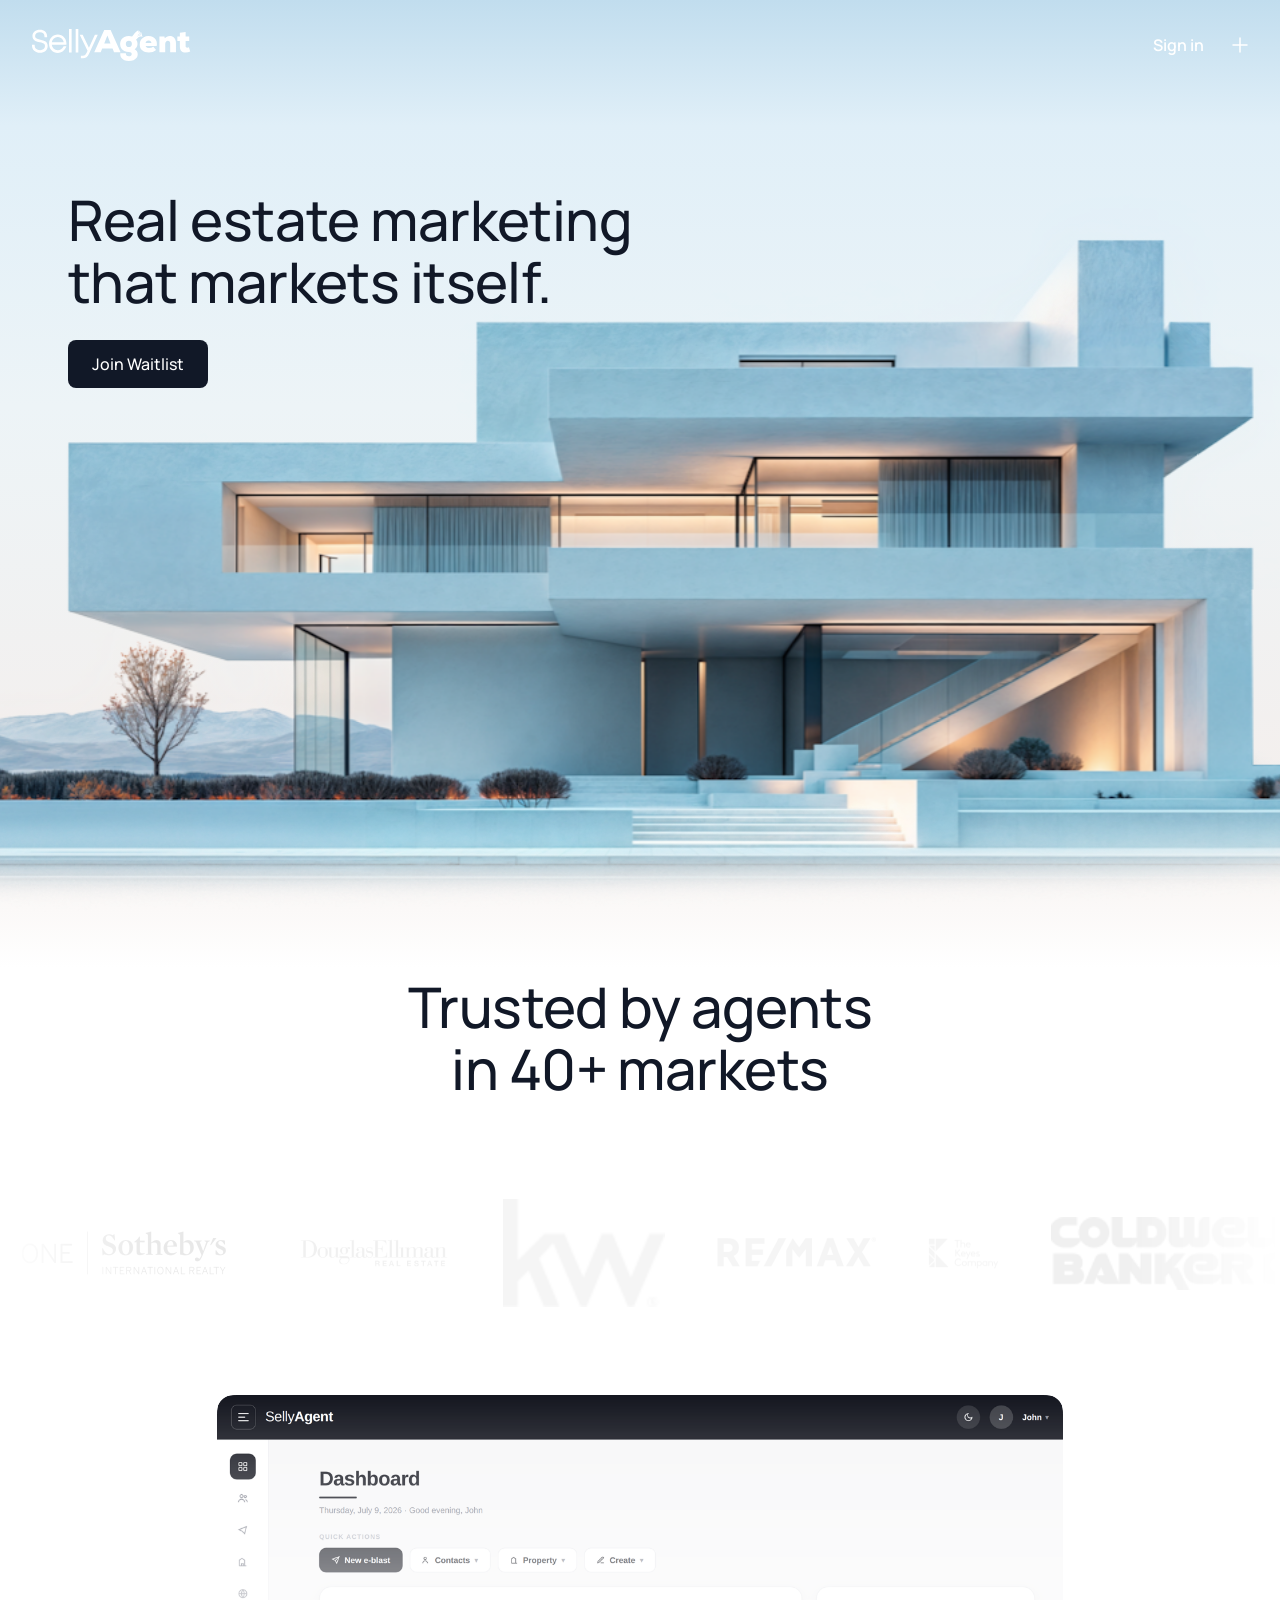
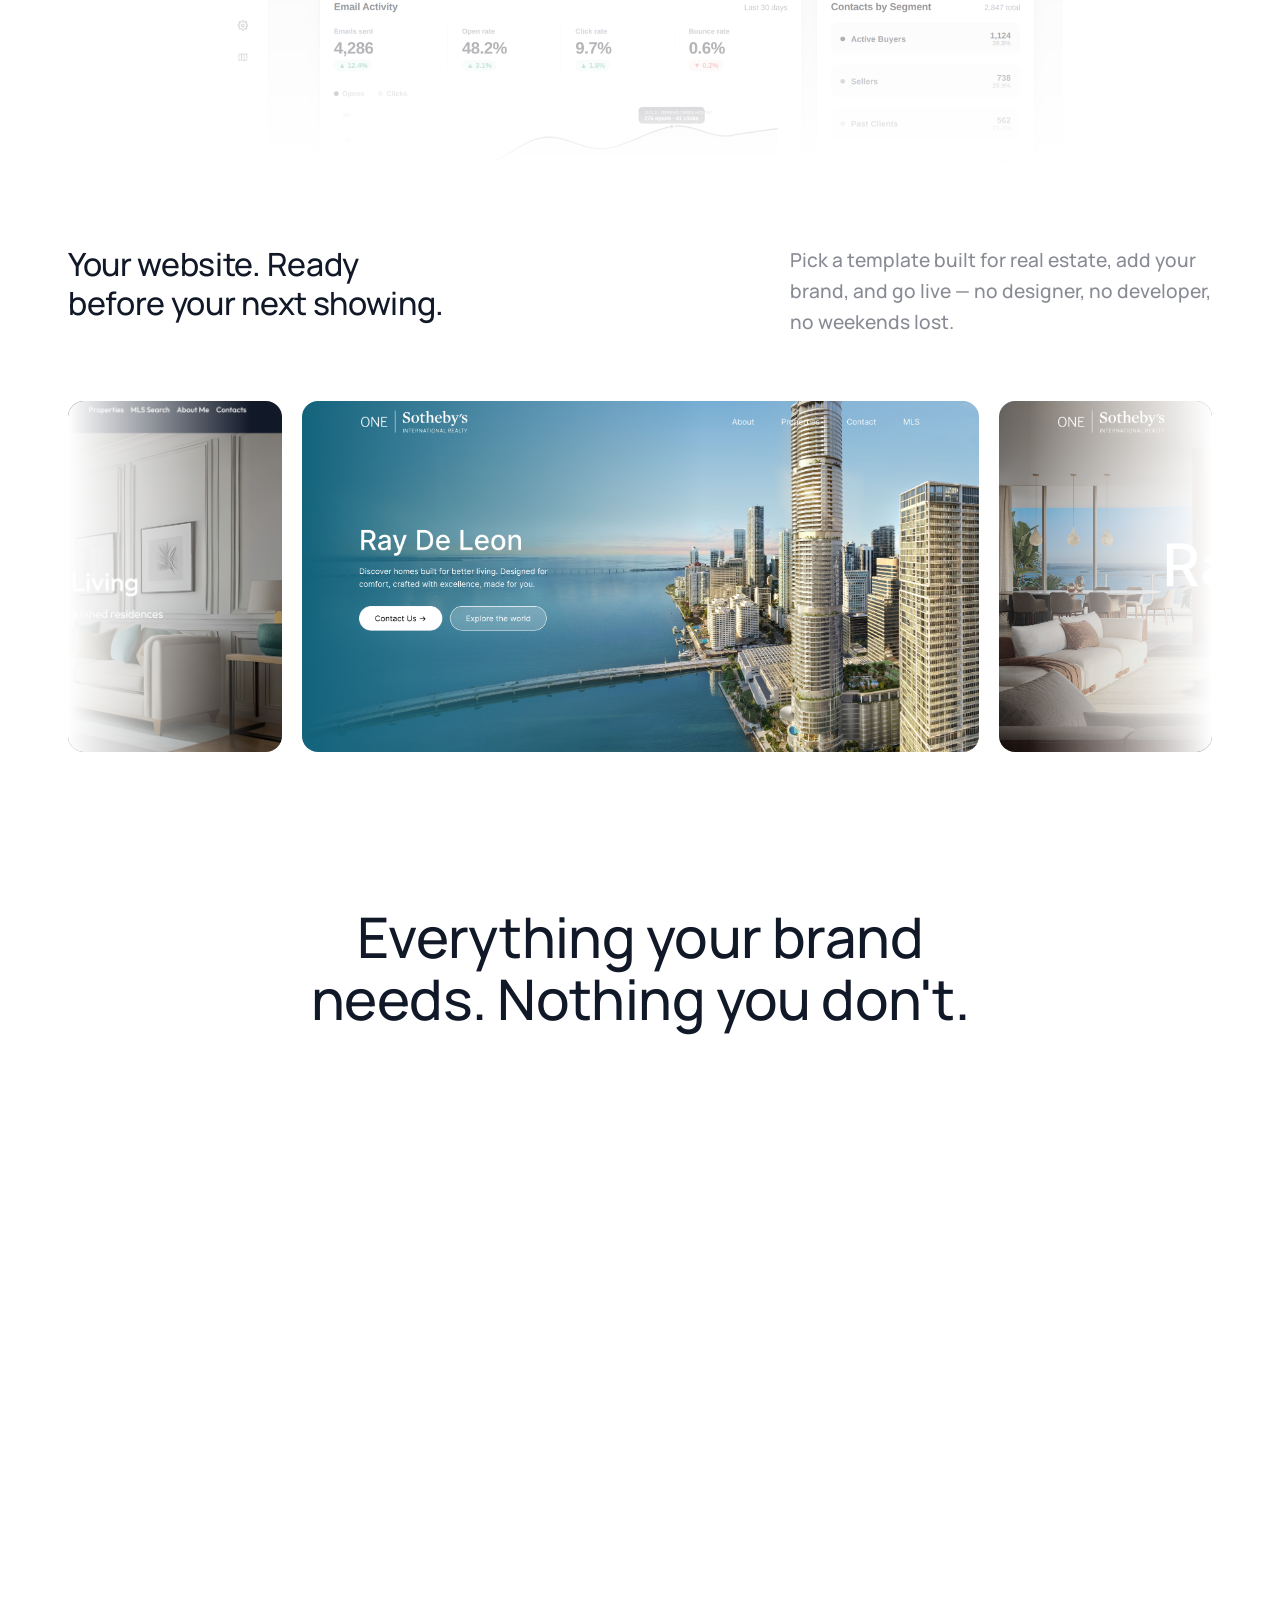
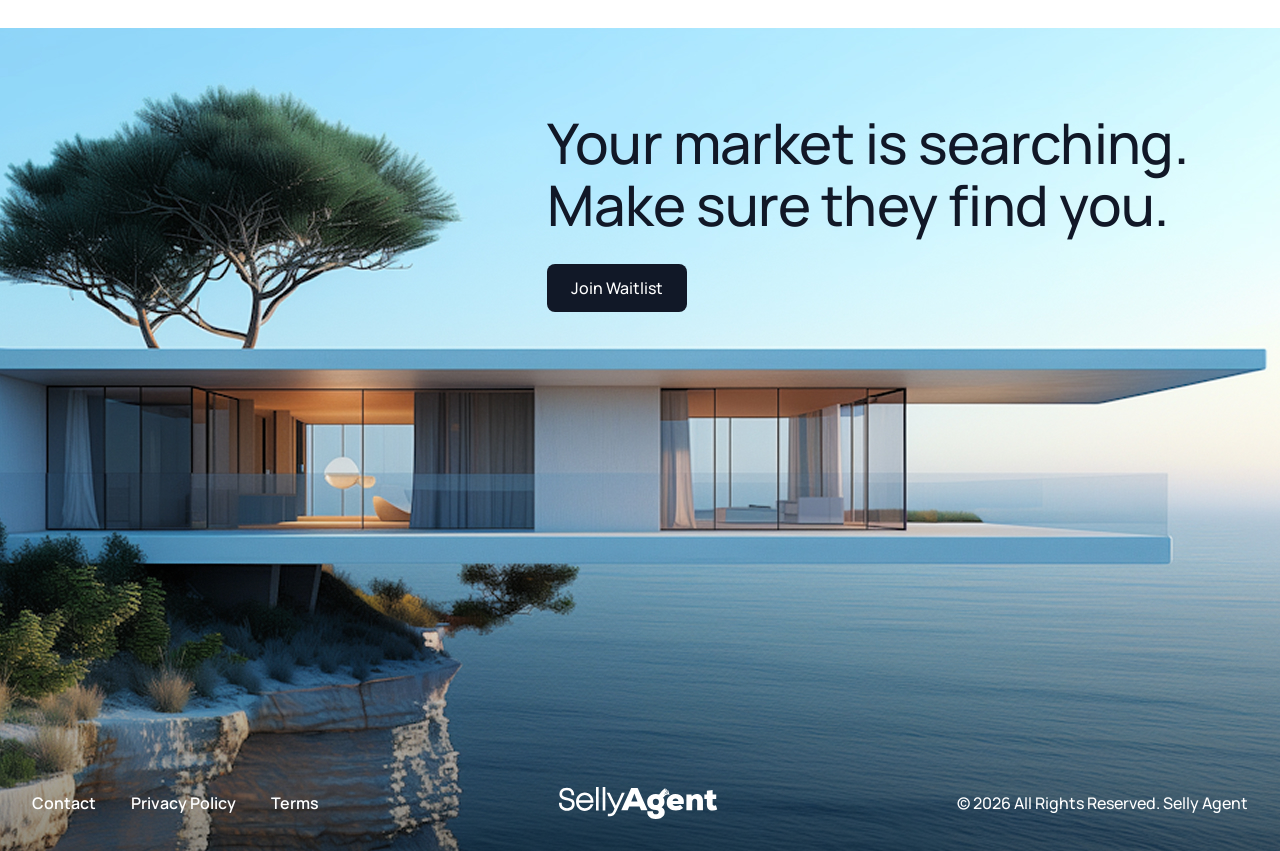
==== index.html @ 5beca082 "Nav Menu updates" ====
<!DOCTYPE html>
<html lang="en">
<head>
  <meta charset="UTF-8">
  <meta name="viewport" content="width=device-width, initial-scale=1.0">
  <title>SellyAgent — Real estate marketing that markets itself</title>
  <meta name="description" content="Launch a professional real estate website, social media, and email marketing — all in one place.">
  <link rel="preconnect" href="https://fonts.googleapis.com">
  <link rel="preconnect" href="https://fonts.gstatic.com" crossorigin>
  <link href="https://fonts.googleapis.com/css2?family=Manrope:wght@500;600&display=swap" rel="stylesheet">
  <link rel="stylesheet" href="assets/css/styles.css">
</head>
<body>

  <!-- ============ Navigation ============ -->
  <header class="site-header" id="siteHeader">
    <a class="site-header__logo" href="#" aria-label="SellyAgent home">
      <svg width="159" height="32" aria-hidden="true" viewBox="0 0 159 32" fill="none" xmlns="http://www.w3.org/2000/svg">
<path fill-rule="evenodd" clip-rule="evenodd" d="M62.2222 23.1792H68.6968L70.1957 19.4854H80.5614L82.0283 23.1792H88.5668L78.6159 0.888672H72.237L62.2222 23.1792ZM72.237 14.3903L75.3943 6.55666L78.488 14.3903H72.237ZM153.629 17.1927C153.629 17.7236 153.773 18.1111 154.06 18.3548C154.347 18.5992 154.735 18.7211 155.224 18.7211C155.798 18.7211 156.362 18.5832 156.915 18.307L158.222 22.5104C156.946 23.2109 155.426 23.5612 153.661 23.5612C149.791 23.5612 147.857 21.4386 147.857 17.1927V11.9702H145.337V7.44834H147.857V3.659L153.629 3.02201V7.44834H157.234V11.9702H153.629V17.1927ZM138.161 14.4859C138.161 13.6793 137.959 13.0423 137.555 12.5752C137.151 12.1084 136.587 11.8747 135.865 11.8747C135.078 11.8747 134.44 12.1509 133.951 12.7025C133.462 13.255 133.217 13.9873 133.217 14.8997V23.1792H127.413V7.44834H132.452L132.771 9.29522C133.366 8.5947 134.089 8.05329 134.94 7.67126C135.79 7.28923 136.726 7.09808 137.747 7.09808C139.66 7.09808 141.175 7.71905 142.291 8.96098C143.408 10.2029 143.966 11.9382 143.966 14.1674V23.1792H138.161V14.4859ZM113.603 16.9059C113.773 17.5429 114.172 18.0578 114.799 18.4504C115.426 18.8434 116.229 19.0396 117.207 19.0396C118.738 19.0396 120.098 18.6365 121.289 17.8294L124.128 21.0138C122.151 22.6911 119.737 23.5294 116.888 23.5294C114.039 23.5294 111.801 22.8024 110.174 21.3483C108.548 19.8942 107.734 17.904 107.734 15.3776C107.734 13.7431 108.096 12.2995 108.819 11.0468C109.542 9.79437 110.562 8.82314 111.881 8.13312C113.199 7.44337 114.708 7.09808 116.41 7.09808C118.132 7.09808 119.631 7.41657 120.907 8.05329C122.183 8.69027 123.166 9.58747 123.857 10.7443C124.548 11.9015 124.894 13.2335 124.894 14.7406C124.894 15.5049 124.819 16.2267 124.67 16.9059H113.603ZM118.61 12.1611C118.121 11.7156 117.451 11.4926 116.601 11.4926C115.729 11.4926 115.022 11.7156 114.48 12.1611C113.938 12.607 113.656 13.223 113.635 14.0083H119.376C119.354 13.223 119.099 12.607 118.61 12.1611ZM106.196 8.57923L104.035 10.8239C105.013 11.9064 105.502 13.2652 105.502 14.8997C105.502 15.9615 105.247 16.9593 104.737 17.8932C104.226 18.8274 103.525 19.6235 102.632 20.2815C103.631 20.8121 104.396 21.5074 104.928 22.367C105.459 23.227 105.725 24.2087 105.725 25.3128C105.725 26.65 105.359 27.8229 104.625 28.8314C103.891 29.8394 102.855 30.6197 101.515 31.1719C100.176 31.7238 98.6132 31.9998 96.827 31.9998C95.1047 31.9998 93.6002 31.7238 92.314 31.1719C91.0272 30.6197 90.0334 29.8344 89.3318 28.8154C88.6301 27.7966 88.2793 26.6182 88.2793 25.2807C88.2793 25.047 88.3004 24.718 88.3432 24.2938H93.8608C93.7972 26.289 94.7857 27.287 96.827 27.287C97.6772 27.287 98.3739 27.0801 98.9161 26.666C99.4581 26.2522 99.7292 25.7053 99.7292 25.026C99.7292 24.3465 99.4847 23.8264 98.9958 23.4659C98.5064 23.1051 97.8047 22.9245 96.8909 22.9245C95.1258 22.9245 93.5842 22.5955 92.2661 21.9372C90.9475 21.2795 89.9269 20.345 89.2042 19.1351C88.4813 17.925 88.12 16.5134 88.12 14.8997C88.12 13.3713 88.4918 12.002 89.2363 10.7918C89.9803 9.58195 91.0167 8.64249 92.3458 7.97373C93.6744 7.30497 95.1894 6.97073 96.8909 6.97073C97.9962 6.97073 99.0699 7.18316 100.112 7.60745L101.721 5.52494C103.021 3.82777 103.936 2.398 106.335 1.25192L107.18 4.90756C107.18 4.90756 105.477 5.50422 105.147 6.60141C105.147 6.60141 105.904 5.61002 107.624 5.21363L106.977 2.41651L107.788 2.2295L108.621 5.8299C108.621 5.8299 105.464 6.61633 105.216 7.79004L105.229 7.79943C105.38 7.579 106.224 6.55059 109.03 6.08569L108.417 3.30956L109.194 3.13057L110.507 8.045C110.507 8.045 108.477 6.60279 106.196 8.57923ZM99.0597 12.5912C98.5064 12.0075 97.7729 11.7156 96.8588 11.7156C95.9444 11.7156 95.211 12.0075 94.6582 12.5912C94.1051 13.1752 93.829 13.9445 93.829 14.8997C93.829 15.8552 94.1051 16.6247 94.6582 17.2084C95.211 17.7927 95.9444 18.0841 96.8588 18.0841C97.7729 18.0841 98.5064 17.7927 99.0597 17.2084C99.6122 16.6247 99.8889 15.8552 99.8889 14.8997C99.8889 13.9445 99.6122 13.1752 99.0597 12.5912Z" fill="currentColor"/>
<path d="M50.6699 5.7149L50.9045 6.20211L56.9477 18.7544L62.6525 6.21909L62.8819 5.7149H65.7778L65.2176 6.93811L57.1572 24.5382C55.5388 28.0873 53.9212 29.3333 50.9582 29.3333H48.8619V26.7165H50.8997C52.8003 26.7165 53.5501 26.1446 54.7408 23.5524L55.5241 21.8628L48.3183 6.95433L47.7193 5.7149H50.6699ZM25.8178 5.40039C30.7946 5.40039 34.4521 9.36116 34.4521 14.5543C34.4521 14.6857 34.4463 14.8326 34.4361 15.009L34.389 15.8216L19.7555 15.821L19.7889 16.0242C20.325 19.0602 22.625 21.1665 25.6085 21.2606L25.8178 21.2639C28.2363 21.2639 30.191 20.0077 31.3337 17.7511L31.5725 17.2794H34.4471L33.8731 18.5085C32.2404 22.0041 29.3938 23.9332 25.8178 23.9332C20.8195 23.9332 17.0295 19.9084 17.0295 14.6444C17.0295 9.41756 20.8265 5.40039 25.8178 5.40039ZM7.89514 0.674178C12.2135 0.674178 15.1386 3.35157 15.1386 7.37144V8.23418H12.4684V7.37144C12.4684 4.92256 10.7034 3.35071 7.88037 3.35071C4.92729 3.35071 3.1242 4.80826 3.1242 7.04187C3.1242 9.08368 4.28206 9.773 8.23714 10.6571C8.30209 10.6716 8.30209 10.6716 8.3714 10.6871C10.9082 11.2672 12.0173 11.6126 13.1756 12.3464C14.8071 13.38 15.6803 14.9272 15.6803 17.101C15.6803 21.1318 12.5 23.8657 8.05621 23.8657C3.27419 23.8657 0 20.9568 0 16.5916V15.7289H2.69213V16.5916C2.69213 19.3777 4.7515 21.1742 8.04882 21.1742C11.0245 21.1742 12.9808 19.5185 12.9808 17.1085C12.9808 14.9421 11.8389 14.2308 7.90582 13.3368C7.80599 13.3141 7.80599 13.3141 7.70855 13.2919C5.22374 12.7368 4.1092 12.397 2.95699 11.6872C1.32672 10.6828 0.446842 9.17833 0.446842 7.07199C0.446842 3.19866 3.45646 0.674178 7.89514 0.674178ZM39.6353 0V23.6184H36.9798V0H39.6353ZM46.3415 0V23.6184H43.686V0H46.3415ZM25.8169 8.04682L25.6053 8.05049C22.7132 8.14315 20.4576 10.1233 19.8393 13.0133L19.8036 13.1896H31.7056L31.6692 12.9949C31.0769 10.0798 28.8739 8.14108 26.0272 8.05042L25.8169 8.04682Z" fill="currentColor"/>
</svg>
    </a>
    <div class="site-header__actions">
      <a class="site-header__signin" href="#">Sign in</a>
      <button class="site-header__menu" type="button" id="menuToggle" aria-label="Open menu" aria-expanded="false" aria-controls="navMenu">
      <svg viewBox="0 0 16 16" width="16" height="16" aria-hidden="true">
        <path d="M8 1v14M1 8h14" stroke="currentColor" stroke-width="1.5" stroke-linecap="round"/>
      </svg>
    </button>
    </div>
  </header>

  <!-- ============ Nav Menu Overlay ============ -->
  <nav class="nav-menu" id="navMenu" aria-label="Site menu" aria-hidden="true">
    <ul class="nav-menu__links">
      <li><a class="nav-menu__link nav-menu__link--signin" href="#">Sign in</a></li>
      <li><a class="nav-menu__link" href="#templates">Website Templates</a></li>
      <li><a class="nav-menu__link" href="#features" data-feature-link="email">Email Campaigns</a></li>
      <li><a class="nav-menu__link" href="social-media.html">Social Media Marketing</a></li>
      <li><a class="nav-menu__link" href="#features" data-feature-link="trestle">Trestle Integration</a></li>
      <li><a class="nav-menu__link" href="contact.html">Contact</a></li>
    </ul>
  </nav>

  <main>
    <!-- ============ Hero ============ -->
    <section class="hero" id="hero" data-nav-flip>
      <div class="hero__content" data-parallax-text>
        <h1 class="hero__title">Real estate marketing that markets itself.</h1>
        <a class="btn" href="#cta">Join Waitlist</a>
      </div>
      <div class="hero__image" data-parallax-image>
        <img src="assets/images/hero-house.png" alt="Modern architectural home at dusk" width="1606" height="919">
      </div>
    </section>

    <!-- ============ Social proof ============ -->
    <section class="proof">
      <h2 class="proof__title reveal">Trusted by agents in 40+ markets</h2>
      <div class="proof__logos reveal" aria-label="Partner brokerages">
        <div class="marquee">
          <div class="marquee__track">
            <img src="assets/images/logo-1.png" alt="Partner logo" width="245" height="83" class="proof__logo proof__logo--strong">
            <img src="assets/images/logo-2.png" alt="Partner logo" width="164" height="49" class="proof__logo">
            <img src="assets/images/logo-3.png" alt="Partner logo" width="162" height="81" class="proof__logo">
            <img src="assets/images/logo-4.png" alt="Partner logo" width="164" height="78" class="proof__logo">
            <img src="assets/images/logo-5.png" alt="Partner logo" width="81" height="54" class="proof__logo">
            <img src="assets/images/logo-6.png" alt="Partner logo" width="245" height="48" class="proof__logo proof__logo--strong">
            <img src="assets/images/logo-7.png" alt="Partner logo" width="245" height="83" class="proof__logo proof__logo--strong">
            <!-- Duplicate set for the seamless loop (hidden from screen readers) -->
            <img src="assets/images/logo-1.png" alt="" aria-hidden="true" width="245" height="83" class="proof__logo proof__logo--strong">
            <img src="assets/images/logo-2.png" alt="" aria-hidden="true" width="164" height="49" class="proof__logo">
            <img src="assets/images/logo-3.png" alt="" aria-hidden="true" width="162" height="81" class="proof__logo">
            <img src="assets/images/logo-4.png" alt="" aria-hidden="true" width="164" height="78" class="proof__logo">
            <img src="assets/images/logo-5.png" alt="" aria-hidden="true" width="81" height="54" class="proof__logo">
            <img src="assets/images/logo-6.png" alt="" aria-hidden="true" width="245" height="48" class="proof__logo proof__logo--strong">
            <img src="assets/images/logo-7.png" alt="" aria-hidden="true" width="245" height="83" class="proof__logo proof__logo--strong">
          </div>
        </div>
      </div>
      <div class="proof__dashboard reveal">
        <img src="assets/images/dashboard.png" alt="SellyAgent dashboard" width="910" height="398" loading="lazy">
      </div>
    </section>

    <!-- ============ Templates ============ -->
    <section class="templates" id="templates">
      <div class="templates__intro reveal">
        <h2 class="templates__heading">Your website. Ready before your next showing.</h2>
        <p class="templates__copy">Pick a template built for real estate, add your brand, and go live — no designer, no developer, no weekends lost.</p>
      </div>
      <div class="carousel reveal" id="templateCarousel" aria-roledescription="carousel" aria-label="Website templates">
        <button class="carousel__slide carousel__slide--prev" type="button" data-carousel-prev aria-label="Previous template">
          <img src="assets/images/template-3.jpg" alt="" width="677" height="351" loading="lazy">
        </button>
        <div class="carousel__slide carousel__slide--current" data-carousel-current>
          <img src="assets/images/template-1.jpg" alt="Real estate website template preview" width="677" height="351" loading="lazy">
        </div>
        <button class="carousel__slide carousel__slide--next" type="button" data-carousel-next aria-label="Next template">
          <img src="assets/images/template-2.jpg" alt="" width="677" height="351" loading="lazy">
        </button>
        <div class="carousel__fade" aria-hidden="true"></div>
      </div>
    </section>

    <!-- ============ Features ============ -->
    <section class="features" id="features">
      <h2 class="features__title reveal">Everything your brand needs. Nothing you don't.</h2>
      <div class="features__panel reveal" id="featuresPanel">
        <div class="features__list" role="tablist" aria-label="Product features">
          <div class="feature is-active" data-feature="websites">
            <button class="feature__toggle" type="button" role="tab" aria-selected="true" aria-controls="featureImage" id="tab-websites">
              <span class="feature__name">Professional Websites</span>
            </button>
            <p class="feature__desc">Launch a stunning website that showcases your listings and captures leads 24/7. No coding required. Choose from beautifully designed templates, customize your colors and branding, and go live in minutes.</p>
            <a class="feature__link" href="professional-websites.html">Explore Websites<span class="feature__link-arrow" aria-hidden="true">&rarr;</span></a>
          </div>
          <div class="feature" data-feature="social">
            <button class="feature__toggle" type="button" role="tab" aria-selected="false" id="tab-social">
              <span class="feature__name">Social Media</span>
            </button>
            <p class="feature__desc">Turn every listing into scroll-stopping social content. Auto-generated posts, branded to you, published on your schedule — so your feed works while you show homes.</p>
            <a class="feature__link" href="social-media.html">Explore Social Media<span class="feature__link-arrow" aria-hidden="true">&rarr;</span></a>
          </div>
          <div class="feature" data-feature="email">
            <button class="feature__toggle" type="button" role="tab" aria-selected="false" id="tab-email">
              <span class="feature__name">Email Marketing</span>
            </button>
            <p class="feature__desc">Stay top of mind with polished newsletters and listing alerts. Build your list, nurture your sphere, and let smart campaigns do the follow-up for you.</p>
            <a class="feature__link" href="email-marketing.html">Explore Email Marketing<span class="feature__link-arrow" aria-hidden="true">&rarr;</span></a>
          </div>
          <div class="feature" data-feature="trestle">
            <button class="feature__toggle" type="button" role="tab" aria-selected="false" id="tab-trestle">
              <span class="feature__name">Trestle Integration</span>
            </button>
            <p class="feature__desc">Your listings, synced automatically. Connect once to Trestle and every new listing flows straight to your website, social posts, and email — always accurate, always current.</p>
            <a class="feature__link" href="trestle-integration.html">Explore Trestle<span class="feature__link-arrow" aria-hidden="true">&rarr;</span></a>
          </div>
        </div>
        <div class="features__media" id="featureImage" role="tabpanel">
          <img src="assets/images/feature-websites.jpg" alt="Professional Websites preview" width="560" height="398" data-feature-image loading="lazy">
        </div>
      </div>
    </section>

    <!-- ============ Video ============ -->
    <section class="showcase">
      <div class="showcase__frame reveal" id="videoFrame">
        <video id="promoVideo" src="assets/video/product-demo.mp4" playsinline loop preload="metadata" width="1144" height="700"></video>
        <button class="showcase__mute" type="button" id="muteToggle" aria-label="Mute video" aria-pressed="false">
          <svg class="icon-sound-on" viewBox="0 0 24 24" width="20" height="20" fill="none" stroke="currentColor" stroke-width="1.8" stroke-linecap="round" stroke-linejoin="round" aria-hidden="true">
            <path d="M11 5 6 9H3v6h3l5 4V5z"/><path d="M15.5 8.5a5 5 0 0 1 0 7M18 6a8.5 8.5 0 0 1 0 12"/>
          </svg>
          <svg class="icon-sound-off" viewBox="0 0 24 24" width="20" height="20" fill="none" stroke="currentColor" stroke-width="1.8" stroke-linecap="round" stroke-linejoin="round" aria-hidden="true">
            <path d="M11 5 6 9H3v6h3l5 4V5z"/><path d="m16 9 6 6M22 9l-6 6"/>
          </svg>
        </button>
      </div>
    </section>

    <!-- ============ FAQ ============ -->
    <section class="faq">
      <div class="faq__intro reveal">
        <h2 class="faq__title">Frequently<br>asked Questions</h2>
        <p class="faq__copy">Answer to your question every step of the way</p>
      </div>
      <div class="faq__list reveal" id="faqList">
        <div class="faq-item">
          <button class="faq-item__toggle" type="button" aria-expanded="false">
            <span class="faq-item__question">Do I need any technical skills to use SellyAgent?</span>
            <span class="faq-item__icon" aria-hidden="true"></span>
          </button>
          <div class="faq-item__answer"><p>None at all. Pick a template, add your name, photo, and brand colors, and your site is live. Everything else — social posts, emails, listing updates — happens automatically.</p></div>
        </div>
        <div class="faq-item">
          <button class="faq-item__toggle" type="button" aria-expanded="false">
            <span class="faq-item__question">How do my listings get onto my website?</span>
            <span class="faq-item__icon" aria-hidden="true"></span>
          </button>
          <div class="faq-item__answer"><p>Through our Trestle integration, your MLS listings sync automatically. New listings, price changes, and status updates appear on your site without you lifting a finger.</p></div>
        </div>
        <div class="faq-item">
          <button class="faq-item__toggle" type="button" aria-expanded="false">
            <span class="faq-item__question">Can I use my own domain name?</span>
            <span class="faq-item__icon" aria-hidden="true"></span>
          </button>
          <div class="faq-item__answer"><p>Yes. Connect a domain you already own or register a new one — either way, your site lives at your own address with SSL included.</p></div>
        </div>
        <div class="faq-item">
          <button class="faq-item__toggle" type="button" aria-expanded="false">
            <span class="faq-item__question">What does the social media automation actually post?</span>
            <span class="faq-item__icon" aria-hidden="true"></span>
          </button>
          <div class="faq-item__answer"><p>Branded listing announcements, open house reminders, just-sold posts, and market updates — generated from your listings and styled to match your brand. You approve or edit anything before it goes out.</p></div>
        </div>
        <div class="faq-item">
          <button class="faq-item__toggle" type="button" aria-expanded="false">
            <span class="faq-item__question">How do I join the waitlist?</span>
            <span class="faq-item__icon" aria-hidden="true"></span>
          </button>
          <div class="faq-item__answer"><p>Tap "Join Waitlist" anywhere on this page and leave your email. We onboard new markets in small groups so every agent gets a smooth launch.</p></div>
        </div>
      </div>
    </section>

    <!-- ============ CTA + Footer ============ -->
    <section class="cta" id="cta">
      <img class="cta__image" src="assets/images/cta-house.jpg" alt="" width="1440" height="823" loading="lazy">
      <div class="cta__content reveal">
        <h2 class="cta__title">Your market is searching. Make sure they find you.</h2>
        <a class="btn" href="#">Join Waitlist</a>
      </div>
      <footer class="footer">
        <nav class="footer__links" aria-label="Legal">
          <a href="contact.html">Contact</a>
          <a href="#">Privacy Policy</a>
          <a href="#">Terms</a>
        </nav>
        <a class="footer__logo" href="#" aria-label="SellyAgent home">
          <svg width="159" height="32" aria-hidden="true" viewBox="0 0 159 32" fill="none" xmlns="http://www.w3.org/2000/svg">
<path fill-rule="evenodd" clip-rule="evenodd" d="M62.2222 23.1792H68.6968L70.1957 19.4854H80.5614L82.0283 23.1792H88.5668L78.6159 0.888672H72.237L62.2222 23.1792ZM72.237 14.3903L75.3943 6.55666L78.488 14.3903H72.237ZM153.629 17.1927C153.629 17.7236 153.773 18.1111 154.06 18.3548C154.347 18.5992 154.735 18.7211 155.224 18.7211C155.798 18.7211 156.362 18.5832 156.915 18.307L158.222 22.5104C156.946 23.2109 155.426 23.5612 153.661 23.5612C149.791 23.5612 147.857 21.4386 147.857 17.1927V11.9702H145.337V7.44834H147.857V3.659L153.629 3.02201V7.44834H157.234V11.9702H153.629V17.1927ZM138.161 14.4859C138.161 13.6793 137.959 13.0423 137.555 12.5752C137.151 12.1084 136.587 11.8747 135.865 11.8747C135.078 11.8747 134.44 12.1509 133.951 12.7025C133.462 13.255 133.217 13.9873 133.217 14.8997V23.1792H127.413V7.44834H132.452L132.771 9.29522C133.366 8.5947 134.089 8.05329 134.94 7.67126C135.79 7.28923 136.726 7.09808 137.747 7.09808C139.66 7.09808 141.175 7.71905 142.291 8.96098C143.408 10.2029 143.966 11.9382 143.966 14.1674V23.1792H138.161V14.4859ZM113.603 16.9059C113.773 17.5429 114.172 18.0578 114.799 18.4504C115.426 18.8434 116.229 19.0396 117.207 19.0396C118.738 19.0396 120.098 18.6365 121.289 17.8294L124.128 21.0138C122.151 22.6911 119.737 23.5294 116.888 23.5294C114.039 23.5294 111.801 22.8024 110.174 21.3483C108.548 19.8942 107.734 17.904 107.734 15.3776C107.734 13.7431 108.096 12.2995 108.819 11.0468C109.542 9.79437 110.562 8.82314 111.881 8.13312C113.199 7.44337 114.708 7.09808 116.41 7.09808C118.132 7.09808 119.631 7.41657 120.907 8.05329C122.183 8.69027 123.166 9.58747 123.857 10.7443C124.548 11.9015 124.894 13.2335 124.894 14.7406C124.894 15.5049 124.819 16.2267 124.67 16.9059H113.603ZM118.61 12.1611C118.121 11.7156 117.451 11.4926 116.601 11.4926C115.729 11.4926 115.022 11.7156 114.48 12.1611C113.938 12.607 113.656 13.223 113.635 14.0083H119.376C119.354 13.223 119.099 12.607 118.61 12.1611ZM106.196 8.57923L104.035 10.8239C105.013 11.9064 105.502 13.2652 105.502 14.8997C105.502 15.9615 105.247 16.9593 104.737 17.8932C104.226 18.8274 103.525 19.6235 102.632 20.2815C103.631 20.8121 104.396 21.5074 104.928 22.367C105.459 23.227 105.725 24.2087 105.725 25.3128C105.725 26.65 105.359 27.8229 104.625 28.8314C103.891 29.8394 102.855 30.6197 101.515 31.1719C100.176 31.7238 98.6132 31.9998 96.827 31.9998C95.1047 31.9998 93.6002 31.7238 92.314 31.1719C91.0272 30.6197 90.0334 29.8344 89.3318 28.8154C88.6301 27.7966 88.2793 26.6182 88.2793 25.2807C88.2793 25.047 88.3004 24.718 88.3432 24.2938H93.8608C93.7972 26.289 94.7857 27.287 96.827 27.287C97.6772 27.287 98.3739 27.0801 98.9161 26.666C99.4581 26.2522 99.7292 25.7053 99.7292 25.026C99.7292 24.3465 99.4847 23.8264 98.9958 23.4659C98.5064 23.1051 97.8047 22.9245 96.8909 22.9245C95.1258 22.9245 93.5842 22.5955 92.2661 21.9372C90.9475 21.2795 89.9269 20.345 89.2042 19.1351C88.4813 17.925 88.12 16.5134 88.12 14.8997C88.12 13.3713 88.4918 12.002 89.2363 10.7918C89.9803 9.58195 91.0167 8.64249 92.3458 7.97373C93.6744 7.30497 95.1894 6.97073 96.8909 6.97073C97.9962 6.97073 99.0699 7.18316 100.112 7.60745L101.721 5.52494C103.021 3.82777 103.936 2.398 106.335 1.25192L107.18 4.90756C107.18 4.90756 105.477 5.50422 105.147 6.60141C105.147 6.60141 105.904 5.61002 107.624 5.21363L106.977 2.41651L107.788 2.2295L108.621 5.8299C108.621 5.8299 105.464 6.61633 105.216 7.79004L105.229 7.79943C105.38 7.579 106.224 6.55059 109.03 6.08569L108.417 3.30956L109.194 3.13057L110.507 8.045C110.507 8.045 108.477 6.60279 106.196 8.57923ZM99.0597 12.5912C98.5064 12.0075 97.7729 11.7156 96.8588 11.7156C95.9444 11.7156 95.211 12.0075 94.6582 12.5912C94.1051 13.1752 93.829 13.9445 93.829 14.8997C93.829 15.8552 94.1051 16.6247 94.6582 17.2084C95.211 17.7927 95.9444 18.0841 96.8588 18.0841C97.7729 18.0841 98.5064 17.7927 99.0597 17.2084C99.6122 16.6247 99.8889 15.8552 99.8889 14.8997C99.8889 13.9445 99.6122 13.1752 99.0597 12.5912Z" fill="currentColor"/>
<path d="M50.6699 5.7149L50.9045 6.20211L56.9477 18.7544L62.6525 6.21909L62.8819 5.7149H65.7778L65.2176 6.93811L57.1572 24.5382C55.5388 28.0873 53.9212 29.3333 50.9582 29.3333H48.8619V26.7165H50.8997C52.8003 26.7165 53.5501 26.1446 54.7408 23.5524L55.5241 21.8628L48.3183 6.95433L47.7193 5.7149H50.6699ZM25.8178 5.40039C30.7946 5.40039 34.4521 9.36116 34.4521 14.5543C34.4521 14.6857 34.4463 14.8326 34.4361 15.009L34.389 15.8216L19.7555 15.821L19.7889 16.0242C20.325 19.0602 22.625 21.1665 25.6085 21.2606L25.8178 21.2639C28.2363 21.2639 30.191 20.0077 31.3337 17.7511L31.5725 17.2794H34.4471L33.8731 18.5085C32.2404 22.0041 29.3938 23.9332 25.8178 23.9332C20.8195 23.9332 17.0295 19.9084 17.0295 14.6444C17.0295 9.41756 20.8265 5.40039 25.8178 5.40039ZM7.89514 0.674178C12.2135 0.674178 15.1386 3.35157 15.1386 7.37144V8.23418H12.4684V7.37144C12.4684 4.92256 10.7034 3.35071 7.88037 3.35071C4.92729 3.35071 3.1242 4.80826 3.1242 7.04187C3.1242 9.08368 4.28206 9.773 8.23714 10.6571C8.30209 10.6716 8.30209 10.6716 8.3714 10.6871C10.9082 11.2672 12.0173 11.6126 13.1756 12.3464C14.8071 13.38 15.6803 14.9272 15.6803 17.101C15.6803 21.1318 12.5 23.8657 8.05621 23.8657C3.27419 23.8657 0 20.9568 0 16.5916V15.7289H2.69213V16.5916C2.69213 19.3777 4.7515 21.1742 8.04882 21.1742C11.0245 21.1742 12.9808 19.5185 12.9808 17.1085C12.9808 14.9421 11.8389 14.2308 7.90582 13.3368C7.80599 13.3141 7.80599 13.3141 7.70855 13.2919C5.22374 12.7368 4.1092 12.397 2.95699 11.6872C1.32672 10.6828 0.446842 9.17833 0.446842 7.07199C0.446842 3.19866 3.45646 0.674178 7.89514 0.674178ZM39.6353 0V23.6184H36.9798V0H39.6353ZM46.3415 0V23.6184H43.686V0H46.3415ZM25.8169 8.04682L25.6053 8.05049C22.7132 8.14315 20.4576 10.1233 19.8393 13.0133L19.8036 13.1896H31.7056L31.6692 12.9949C31.0769 10.0798 28.8739 8.14108 26.0272 8.05042L25.8169 8.04682Z" fill="currentColor"/>
</svg>
        </a>
        <p class="footer__copyright">© 2026 All Rights Reserved. Selly Agent</p>
      </footer>
    </section>
  </main>

  <script src="assets/js/lenis.min.js"></script>
  <script src="assets/js/main.js"></script>
</body>
</html>
---- assets/css/styles.css ----
/* ============================================
   VARIABLES
   ============================================ */
:root {
  --color-ink: #111827;
  --color-ink-50: rgba(17, 24, 39, 0.5);
  --color-bg: #ffffff;
  --font-sans: "Manrope", system-ui, -apple-system, sans-serif;

  --text-display: clamp(2.25rem, 4.5vw, 3.5rem);   /* 56px */
  --text-heading: clamp(1.5rem, 2.5vw, 2rem);      /* 32px */
  --text-subheading: clamp(1.25rem, 2vw, 1.75rem); /* 28px */
  --text-lead: clamp(1.0625rem, 1.5vw, 1.25rem);   /* 20px */
  --text-base: 1rem;

  --space-gutter: clamp(1.25rem, 10.3vw, 9.25rem); /* 148px at 1440 */
  --space-edge: 2rem;                               /* 32px */
  /* One shared content column: 1144px wide at 1440 (edges at x=148),
     collapsing to edge gutters on smaller screens. */
  --container: min(1144px, calc(100% - 2 * var(--space-edge)));
  --space-section: clamp(5rem, 12vw, 10rem);

  --radius: 16px;
  --radius-sm: 8px;
  --ease-out: cubic-bezier(0.16, 1, 0.3, 1);
  --duration-fast: 200ms;
  --duration-base: 600ms;

  --header-height: 90px;
}

/* ============================================
   RESET
   ============================================ */
*,
*::before,
*::after {
  box-sizing: border-box;
  margin: 0;
}

html {
  scroll-behavior: smooth;
}

body {
  font-family: var(--font-sans);
  font-weight: 500;
  color: var(--color-ink);
  background: var(--color-bg);
  line-height: 1.5;
  -webkit-font-smoothing: antialiased;
  overflow-x: hidden;
}

img,
video {
  display: block;
  max-width: 100%;
  height: auto;
}

button {
  font: inherit;
  color: inherit;
  background: none;
  border: 0;
  padding: 0;
  cursor: pointer;
}

a {
  color: inherit;
  text-decoration: none;
}

/* ============================================
   TYPOGRAPHY
   ============================================ */
h1,
h2 {
  font-weight: 500;
  line-height: 1.1;
  letter-spacing: -0.01em;
  text-wrap: balance;
}

:focus-visible {
  outline: 2px solid var(--color-ink);
  outline-offset: 3px;
  border-radius: 4px;
}

/* ============================================
   COMPONENTS
   ============================================ */
.btn {
  display: inline-flex;
  align-items: center;
  justify-content: center;
  padding: 12px 24px;
  background: var(--color-ink);
  color: #fff;
  font-size: var(--text-base);
  border-radius: var(--radius-sm);
  transition: transform var(--duration-fast) var(--ease-out),
              box-shadow var(--duration-fast) var(--ease-out);
}

.btn:hover {
  transform: translateY(-2px);
  box-shadow: 0 12px 24px rgba(17, 24, 39, 0.18);
}

.btn:active {
  transform: translateY(0);
}

/* ============================================
   SECTIONS — Header
   ============================================ */
.site-header {
  position: fixed;
  inset: 0 0 auto 0;
  z-index: 10;
  display: flex;
  align-items: center;
  justify-content: space-between;
  height: var(--header-height);
  padding: 0 var(--space-edge);
  color: #fff;
  transition: color 400ms var(--ease-out);
}

.site-header.is-dark {
  color: var(--color-ink);
}

.site-header__actions {
  display: flex;
  align-items: center;
  gap: 28px;
}

.site-header__signin {
  font-size: var(--text-base);
  font-weight: 600;
  color: inherit;
  transition: opacity var(--duration-fast) var(--ease-out);
}

.site-header__signin:hover {
  opacity: 0.7;
}

.site-header__logo,
.site-header__menu {
  display: inline-flex;
  color: inherit;
}

.site-header__menu svg {
  transition: transform var(--duration-fast) var(--ease-out);
}

.site-header__menu:hover svg {
  transform: rotate(90deg);
}

.site-header__menu[aria-expanded="true"] svg {
  transform: rotate(45deg); /* plus becomes a close */
}

/* While the menu is open the header sits over the dark overlay,
   so it's always white regardless of scroll position. */
.site-header.is-menu-open {
  color: #fff;
}

/* ============================================
   SECTIONS — Nav menu overlay
   ============================================ */
.nav-menu {
  position: fixed;
  inset: 0;
  z-index: 9;
  background: rgba(1, 7, 20, 0.6);
  -webkit-backdrop-filter: blur(6.8px);
  backdrop-filter: blur(6.8px);
  opacity: 0;
  visibility: hidden;
  transition: opacity 500ms var(--ease-out), visibility 0s linear 500ms;
}

.nav-menu.is-open {
  opacity: 1;
  visibility: visible;
  transition: opacity 500ms var(--ease-out);
}

.nav-menu__links {
  list-style: none;
  margin: 0;
  padding: 328px 0 0 48px;
  display: flex;
  flex-direction: column;
  gap: 24px;
}

.nav-menu__link {
  display: inline-block;
  font-size: clamp(2rem, 3.3vw, 3rem); /* 48px */
  line-height: 1.1;
  color: #fff;
  opacity: 0;
  transform: translateY(24px);
  transition: opacity 500ms var(--ease-out), transform 500ms var(--ease-out);
}

.nav-menu.is-open .nav-menu__link {
  opacity: 1;
  transform: translateY(0);
}

.nav-menu.is-open li:nth-child(1) .nav-menu__link { transition-delay: 60ms; }
.nav-menu.is-open li:nth-child(2) .nav-menu__link { transition-delay: 130ms; }
.nav-menu.is-open li:nth-child(3) .nav-menu__link { transition-delay: 200ms; }
.nav-menu.is-open li:nth-child(4) .nav-menu__link { transition-delay: 270ms; }
.nav-menu.is-open li:nth-child(5) .nav-menu__link { transition-delay: 340ms; }
.nav-menu.is-open li:nth-child(6) .nav-menu__link { transition-delay: 410ms; }

.nav-menu__link:hover {
  opacity: 0.7;
}

/* ============================================
   SECTIONS — Hero
   ============================================ */
.hero {
  position: relative;
  height: 968px;
  max-height: 130vh;
  overflow: hidden;
  background: linear-gradient(180deg, #c1ddee 0%, #e0eff8 13%, #edf4f7 42%, #f4efed 82%, #f7f3f1 88%, #ffffff 100%);
}

.hero__content {
  position: relative;
  z-index: 1;
  display: flex;
  flex-direction: column;
  align-items: flex-start;
  gap: 28px;
  width: var(--container);
  margin-inline: auto;
  padding-top: 189px;
  will-change: transform;
}

.hero__title {
  font-size: var(--text-display);
  max-width: 817px;
}

.hero__image {
  position: absolute;
  z-index: 2;
  top: 41px; /* 29px design position + 12px extra gap below the hero text */
  left: 50%;
  translate: -50% 0;
  /* Fixed at the design size and centered — wide screens don't scale it,
     the hero's overflow just crops the sides. */
  width: 1606px;
  pointer-events: none;
  will-change: transform;
}

.hero__image img {
  width: 100%;
  /* hero-house.png carries its own transparent top (sky zone), so the
     headline reads at rest and the opaque region covers it on scroll. */
}

/* ============================================
   SECTIONS — Social proof
   ============================================ */
.proof {
  padding-top: 8px;
  text-align: center;
}

.proof__title {
  font-size: var(--text-display);
  max-width: 560px;
  margin: 0 auto;
}

.proof__logos {
  margin-top: 100px;
  overflow: hidden;
}

.marquee {
  overflow: hidden;
  -webkit-mask-image: linear-gradient(90deg, transparent, #000 12%, #000 88%, transparent);
  mask-image: linear-gradient(90deg, transparent, #000 12%, #000 88%, transparent);
}

.marquee__track {
  display: flex;
  align-items: center;
  gap: 47px;
  width: max-content;
  padding-right: 47px; /* keeps the loop seam evenly spaced */
  animation: marquee-scroll 32s linear infinite;
}

.marquee:hover .marquee__track {
  animation-play-state: paused;
}

.proof__logo {
  flex-shrink: 0;
  opacity: 0.2;
}

.proof__logo--strong {
  opacity: 0.3;
}

.proof__dashboard {
  max-width: 910px;
  margin: 88px auto 0;
  padding: 0 var(--space-edge);
}

.proof__dashboard img {
  width: 100%;
  border-radius: var(--radius);
  -webkit-mask-image: linear-gradient(180deg, #000 0%, transparent 100%);
  mask-image: linear-gradient(180deg, #000 0%, transparent 100%);
}

/* ============================================
   SECTIONS — Templates
   ============================================ */
.templates {
  padding-top: 80px;
}

.templates__intro {
  display: flex;
  justify-content: space-between;
  gap: clamp(32px, 6vw, 96px);
  width: var(--container);
  margin-inline: auto;
}

.templates__heading {
  font-size: var(--text-heading);
  line-height: 1.2;
  max-width: 422px;
  flex: 1;
}

.templates__copy {
  font-size: var(--text-lead);
  line-height: 1.6;
  color: var(--color-ink-50);
  max-width: 422px;
  flex: 1;
}

.carousel {
  position: relative;
  display: flex;
  justify-content: center;
  gap: 20px;
  width: var(--container);
  margin: 64px auto 0;
  overflow: hidden;
  border-radius: var(--radius);
}

.carousel__slide {
  flex: 0 0 min(677px, 82%);
  aspect-ratio: 677 / 351;
  border-radius: var(--radius);
  overflow: hidden;
  position: relative;
}

.carousel__slide img {
  width: 100%;
  height: 100%;
  object-fit: cover;
  transition: opacity 350ms var(--ease-out);
}

.carousel__slide.is-switching img {
  opacity: 0;
}

/* Clickable side slides get a hover tint */
.carousel__slide--prev::after,
.carousel__slide--next::after {
  content: "";
  position: absolute;
  inset: 0;
  background: var(--color-ink);
  opacity: 0;
  transition: opacity var(--duration-fast) var(--ease-out);
}

.carousel__slide--prev:hover::after,
.carousel__slide--next:hover::after {
  opacity: 0.18;
}

.carousel__fade {
  position: absolute;
  inset: 0;
  pointer-events: none;
  background: linear-gradient(90deg, #fff 0%, rgba(255, 255, 255, 0) 16%, rgba(255, 255, 255, 0) 84%, #fff 100%);
}

/* ============================================
   SECTIONS — Features
   ============================================ */
.features {
  padding-top: var(--space-section);
  text-align: center;
}

.features__title {
  font-size: var(--text-display);
  max-width: 777px;
  margin: 0 auto;
}

.features__panel {
  display: flex;
  align-items: center;
  gap: clamp(40px, 4.9vw, 70px);
  width: var(--container);
  margin: 110px auto 0;
  text-align: left;
}

.features__list {
  flex: 1;
  display: flex;
  flex-direction: column;
  gap: 24px;
  min-width: 0;
}

.feature {
  border-bottom: 1px solid rgba(17, 24, 39, 0.12);
  padding-bottom: 24px;
}

.feature__toggle {
  display: block;
  width: 100%;
  text-align: left;
}

.feature__name {
  font-size: var(--text-subheading);
  line-height: 1.2;
  transition: opacity var(--duration-fast) var(--ease-out);
}

.feature:not(.is-active) .feature__toggle:hover .feature__name {
  opacity: 0.6;
}

.feature__desc {
  font-size: var(--text-base);
  line-height: 1.5;
  color: var(--color-ink-50);
  margin-top: 16px;
  display: none;
}

.feature__link {
  display: none;
  align-items: center;
  gap: 8px;
  width: fit-content;
  margin-top: 20px;
  font-size: var(--text-base);
  font-weight: 600;
}

.feature__link-arrow {
  transition: transform var(--duration-fast) var(--ease-out);
}

.feature__link:hover .feature__link-arrow {
  transform: translateX(4px);
}

.feature.is-active .feature__desc {
  display: block;
  animation: fade-slide-in 400ms var(--ease-out);
}

.feature.is-active .feature__link {
  display: inline-flex;
  animation: fade-slide-in 400ms var(--ease-out) 80ms backwards;
}

.features__media {
  flex: 1;
  min-width: 0;
  align-self: stretch;
  display: flex;
}

.features__media img {
  width: 100%;
  height: 100%;
  min-height: 320px;
  object-fit: cover;
  border-radius: var(--radius);
  transition: opacity 300ms var(--ease-out);
}

.features__media img.is-switching {
  opacity: 0;
}

/* ============================================
   SECTIONS — Video showcase
   ============================================ */
.showcase {
  padding-top: var(--space-section);
}

.showcase__frame {
  position: relative;
  width: var(--container);
  margin: 0 auto;
}

.showcase__frame video {
  width: 100%;
  border-radius: var(--radius);
  background: #000;
}

.showcase__mute {
  position: absolute;
  right: 20px;
  bottom: 20px;
  display: grid;
  place-items: center;
  width: 44px;
  height: 44px;
  border-radius: 50%;
  background: rgba(17, 24, 39, 0.55);
  color: #fff;
  backdrop-filter: blur(8px);
  transition: background var(--duration-fast) var(--ease-out),
              transform var(--duration-fast) var(--ease-out);
}

.showcase__mute:hover {
  background: rgba(17, 24, 39, 0.8);
  transform: scale(1.06);
}

.showcase__mute .icon-sound-off,
.showcase__mute[aria-pressed="true"] .icon-sound-on {
  display: none;
}

.showcase__mute[aria-pressed="true"] .icon-sound-off {
  display: block;
}

/* ============================================
   SECTIONS — FAQ
   ============================================ */
.faq {
  padding-top: var(--space-section);
}

.faq__intro {
  display: flex;
  align-items: center;
  justify-content: space-between;
  gap: clamp(32px, 6vw, 96px);
  width: var(--container);
  margin: 0 auto;
}

.faq__title {
  font-size: var(--text-display);
}

.faq__copy {
  font-size: var(--text-lead);
  line-height: 1.6;
  color: var(--color-ink-50);
  max-width: 286px;
}

.faq__list {
  width: var(--container);
  margin: 64px auto 0;
  display: flex;
  flex-direction: column;
  gap: 24px;
}

.faq-item {
  border-bottom: 1px solid rgba(17, 24, 39, 0.12);
  padding-bottom: 24px;
}

.faq-item__toggle {
  display: flex;
  align-items: center;
  justify-content: space-between;
  gap: 24px;
  width: 100%;
  text-align: left;
}

.faq-item__question {
  font-size: var(--text-subheading);
  line-height: 1.2;
}

.faq-item__icon {
  position: relative;
  flex-shrink: 0;
  width: 40px;
  height: 40px;
  border: 1px solid rgba(17, 24, 39, 0.2);
  border-radius: 50%;
  transition: transform 300ms var(--ease-out), background var(--duration-fast) var(--ease-out);
}

.faq-item__icon::before,
.faq-item__icon::after {
  content: "";
  position: absolute;
  top: 50%;
  left: 50%;
  width: 14px;
  height: 1.5px;
  background: currentColor;
  translate: -50% -50%;
}

.faq-item__icon::after {
  rotate: 90deg;
  transition: rotate 300ms var(--ease-out);
}

.faq-item__toggle:hover .faq-item__icon {
  background: rgba(17, 24, 39, 0.05);
}

.faq-item__toggle[aria-expanded="true"] .faq-item__icon {
  transform: rotate(45deg);
}

.faq-item__answer {
  display: grid;
  grid-template-rows: 0fr;
  transition: grid-template-rows 400ms var(--ease-out);
}

.faq-item__answer > p {
  overflow: hidden;
  font-size: var(--text-base);
  line-height: 1.5;
  color: var(--color-ink-50);
  max-width: 780px;
}

.faq-item__toggle[aria-expanded="true"] + .faq-item__answer {
  grid-template-rows: 1fr;
}

.faq-item__toggle[aria-expanded="true"] + .faq-item__answer > p {
  padding-top: 16px;
}

/* ============================================
   SECTIONS — CTA + Footer
   ============================================ */
.cta {
  position: relative;
  margin-top: var(--space-section);
  min-height: 823px;
  display: flex;
  flex-direction: column;
  overflow: hidden;
}

.cta__image {
  position: absolute;
  inset: 0;
  width: 100%;
  height: 100%;
  object-fit: cover;
}

.cta::after {
  content: "";
  position: absolute;
  inset: 0;
  background: linear-gradient(180deg, rgba(0, 0, 0, 0) 64%, rgba(0, 0, 0, 0.25) 100%);
  pointer-events: none;
}

.cta__content {
  position: relative;
  z-index: 1;
  display: flex;
  flex-direction: column;
  align-items: flex-start;
  gap: 28px;
  max-width: 678px;
  margin-left: calc(41.67% + 14px);
  padding: 84px var(--space-edge) 0 0;
}

.cta__title {
  font-size: var(--text-display);
}

.footer {
  position: relative;
  z-index: 1;
  margin-top: auto;
  display: flex;
  align-items: center;
  justify-content: space-between;
  gap: 32px;
  padding: 32px var(--space-edge);
  color: #fff;
}

.footer__links {
  display: flex;
  gap: 35px;
  font-weight: 600;
}

.footer__links a {
  transition: opacity var(--duration-fast) var(--ease-out);
}

.footer__links a:hover {
  opacity: 0.7;
}

.footer__logo {
  display: inline-flex;
}

.footer__copyright {
  font-size: var(--text-base);
}

/* ============================================
   RESPONSIVE
   ============================================ */
@media (max-width: 1024px) {
  .hero {
    height: auto;
    min-height: 640px;
    padding-bottom: 44vw;
  }

  .hero__content {
    padding-top: 150px;
  }

  .hero__image {
    top: auto;
    bottom: -6vw;
    width: max(120%, 640px);
  }

  .features__panel {
    flex-direction: column;
    align-items: stretch;
    margin-top: 72px;
  }

  .features__media img {
    aspect-ratio: 1120 / 796;
    min-height: 0;
  }

  .cta__content {
    margin-left: 0;
    padding: 84px var(--space-edge) 64px;
  }
}

@media (max-width: 768px) {
  :root {
    --space-edge: 1.25rem;
  }

  .templates__intro,
  .faq__intro {
    flex-direction: column;
    align-items: flex-start;
  }

  .faq__copy {
    max-width: 100%;
  }

  .carousel__slide {
    flex-basis: 82%;
  }

  .proof__logo {
    max-height: 44px;
    width: auto;
  }

  .marquee__track {
    gap: 28px;
    padding-right: 28px;
    animation-duration: 22s;
  }

  .faq-item__question {
    font-size: 1.25rem;
  }

  .faq-item__icon {
    width: 32px;
    height: 32px;
  }

  .footer {
    flex-direction: column;
    text-align: center;
    gap: 20px;
  }

  .nav-menu__links {
    padding: 180px 0 0 var(--space-edge);
  }

  .cta {
    min-height: 640px;
  }

  .showcase__mute {
    right: 12px;
    bottom: 12px;
  }
}

/* ============================================
   SECTIONS — Contact page
   ============================================ */
.contact-hero {
  /* Design's 810px gradient extended so it flows behind the form card */
  background: linear-gradient(180deg, #c1ddee 0%, #e0eff8 60%, #ffffff 100%);
  padding: 227px var(--space-edge) 96px;
  text-align: center;
}

.contact-hero__title {
  font-size: var(--text-display);
  max-width: 539px;
  margin: 0 auto;
}

.contact-hero__copy {
  font-size: var(--text-lead);
  line-height: 1.6;
  color: var(--color-ink-50);
  max-width: 706px;
  margin: 40px auto 0;
}

.contact-hero__head {
  will-change: transform;
}

.contact-form {
  position: relative; /* rides above the drifting hero text, like the home hero image */
  z-index: 1;
  display: flex;
  flex-direction: column;
  gap: 16px;
  width: min(502px, 100%);
  margin: 64px auto 0;
  padding: 48px;
  background: #f2f4f7;
  border-radius: var(--radius);
  box-shadow: 0 1px 0.5px rgba(0, 0, 0, 0.05), 0 5px 5px rgba(0, 0, 0, 0.1);
  text-align: left;
}

.contact-form__field {
  display: flex;
  flex-direction: column;
  gap: 8px;
}

.contact-form__label {
  font-size: 0.8125rem; /* 13px */
  line-height: 1.6;
  color: #000;
}

.contact-form__input {
  font: inherit;
  font-size: 0.8125rem;
  line-height: 1.6;
  color: var(--color-ink);
  background: #e4e7ec;
  border: 1px solid transparent;
  border-radius: 12px;
  padding: 12px;
  width: 100%;
  transition: border-color var(--duration-fast) var(--ease-out),
              background var(--duration-fast) var(--ease-out);
}

.contact-form__input::placeholder {
  color: rgba(0, 0, 0, 0.4);
}

.contact-form__input:focus {
  outline: none;
  border-color: var(--color-ink);
  background: #eceef2;
}

.contact-form__input--textarea {
  height: 125px;
  resize: vertical;
}

.contact-form__submit {
  display: flex;
  align-items: center;
  justify-content: center;
  padding: 12px;
  background: var(--color-ink);
  color: #fff;
  font-size: 0.8125rem;
  font-weight: 600;
  line-height: 1.6;
  border-radius: 12px;
  transition: transform var(--duration-fast) var(--ease-out),
              box-shadow var(--duration-fast) var(--ease-out);
}

.contact-form__submit:hover {
  transform: translateY(-1px);
  box-shadow: 0 8px 16px rgba(17, 24, 39, 0.18);
}

.contact-form__status {
  font-size: 0.8125rem;
  line-height: 1.6;
  text-align: center;
  min-height: 1.3em;
  color: var(--color-ink);
}

.contact-form__status.is-error {
  color: #b42318;
}

.faq--contact {
  padding-top: clamp(5rem, 11vw, 10rem);
}

@media (max-width: 768px) {
  .contact-hero {
    padding-top: 160px;
  }

  .contact-form {
    padding: 32px 24px;
  }
}

/* ============================================
   SECTIONS — Social Media page
   ============================================ */
.social-hero {
  background: linear-gradient(180deg, #c1ddee 0%, #e0eff8 68%, #ffffff 97.6%);
  padding: 227px 0 0;
  text-align: center;
  overflow: hidden;
}

.social-hero__title {
  font-size: var(--text-display);
  max-width: 717px;
  margin: 0 auto;
  padding: 0 var(--space-edge);
}

.social-hero__copy {
  font-size: var(--text-lead);
  line-height: 1.6;
  color: var(--color-ink-50);
  max-width: 706px;
  margin: 40px auto 0;
  padding: 0 var(--space-edge);
}

.social-hero .btn {
  margin-top: 60px;
}

/* Auto-scrolling, draggable template strip */
.social-hero__head {
  will-change: transform;
}

.post-strip {
  position: relative; /* rides above the drifting hero text, like the home hero image */
  z-index: 1;
  margin-top: 96px;
  padding-bottom: 24px; /* room for the card drop shadow */
  overflow: hidden;
  cursor: grab;
}

.post-strip.is-dragging {
  cursor: grabbing;
}

.post-strip__track {
  display: flex;
  gap: 20px;
  width: max-content;
  will-change: transform;
}

.post-strip__track img {
  width: 275px;
  height: 344px;
  border-radius: var(--radius);
  object-fit: cover;
  filter: drop-shadow(0 1px 0.5px rgba(0, 0, 0, 0.1)) drop-shadow(0 5px 8px rgba(0, 0, 0, 0.05));
  user-select: none;
}

/* --- Brand --- */
.brand {
  padding-top: var(--space-section);
}

.brand__panel {
  display: flex;
  align-items: flex-end;
  justify-content: space-between;
  gap: clamp(32px, 5vw, 80px);
  width: var(--container);
  margin-inline: auto;
}

.brand__title {
  font-size: clamp(1.75rem, 3.3vw, 3rem); /* 48px */
  line-height: 1.2;
  max-width: 422px;
}

.brand__copy {
  font-size: var(--text-lead);
  line-height: 1.6;
  color: var(--color-ink-50);
  max-width: 678px;
  margin-top: 36px;
}

.brand__icons {
  display: flex;
  gap: 16px;
  flex-shrink: 0;
}

.social-icon {
  display: grid;
  place-items: center;
  width: 55px;
  height: 55px;
  border-radius: 8px;
  background: var(--color-ink);
  color: #fff;
  transition: background 250ms var(--ease-out), transform 250ms var(--ease-out);
}

.social-icon:hover {
  transform: translateY(-3px);
}

/* Brand colors revealed on hover */
.social-icon--x:hover { background: #000000; }
.social-icon--fb:hover { background: #1877f2; }
.social-icon--in:hover { background: #0a66c2; }
.social-icon--pin:hover { background: #e60023; }
.social-icon--ig:hover {
  background: radial-gradient(circle at 30% 110%, #fdf497 0%, #fd5949 45%, #d6249f 60%, #285aeb 90%);
}

/* --- Stages marquees --- */
.stages {
  padding-top: var(--space-section);
}

.stages__intro {
  display: flex;
  align-items: center;
  justify-content: space-between;
  gap: clamp(32px, 5vw, 80px);
  width: var(--container);
  margin-inline: auto;
}

.stages__title {
  font-size: var(--text-display);
  max-width: 619px;
}

.stages__copy {
  font-size: var(--text-lead);
  line-height: 1.6;
  color: var(--color-ink-50);
  max-width: 391px;
}

.stages__marquees {
  display: flex;
  flex-direction: column;
  gap: 20px;
  margin-top: 82px;
}

.marquee__track--pills {
  gap: 20px;
  padding-right: 20px;
  animation-duration: 40s;
}

.marquee__track--reverse {
  animation-direction: reverse;
}

.pill {
  display: inline-flex;
  padding: 12px 32px;
  background: var(--color-ink);
  color: #fff;
  font-size: var(--text-lead);
  line-height: 1.6;
  border-radius: 100px;
  white-space: nowrap;
}

/* --- Scheduling --- */
.scheduling {
  padding-top: var(--space-section);
}

.scheduling__panel {
  display: flex;
  align-items: center;
  justify-content: space-between;
  gap: clamp(40px, 5vw, 96px);
  width: var(--container);
  margin-inline: auto;
}

.scheduling__title {
  font-size: var(--text-display);
  max-width: 457px;
}

.scheduling__copy {
  font-size: var(--text-lead);
  line-height: 1.6;
  color: var(--color-ink-50);
  max-width: 391px;
  margin-top: 24px;
}

.posts-card {
  flex-shrink: 0;
  width: min(562px, 100%);
  padding: 25px;
  background: #fff;
  border: 1px solid rgba(17, 24, 39, 0.05);
  border-radius: var(--radius);
  box-shadow: 10px 15px 25px rgba(17, 24, 39, 0.1), 0 8px 5px rgba(17, 24, 39, 0.02);
  font-family: "Inter", var(--font-sans);
}

.posts-card__header {
  display: flex;
  align-items: center;
  justify-content: space-between;
  margin-bottom: 24px;
  color: var(--color-ink);
}

.posts-card__heading {
  font-size: 1rem;
  font-weight: 700;
  line-height: 1.5;
}

.posts-card__item {
  display: flex;
  gap: 16px;
  padding: 17px;
  background: rgba(17, 24, 39, 0.02);
  border: 1px solid rgba(17, 24, 39, 0.05);
  border-radius: 14px;
}

.posts-card__item + .posts-card__item {
  margin-top: 16px;
}

.posts-card__dot {
  flex-shrink: 0;
  width: 8px;
  height: 8px;
  margin-top: 8px;
  border-radius: 50%;
  background: #00c950;
}

.posts-card__time {
  font-size: 0.75rem;
  font-weight: 600;
  line-height: 16px;
}

.posts-card__name {
  font-size: 1rem;
  font-weight: 500;
  line-height: 24px;
  padding-top: 4px;
}

.posts-card__platform {
  font-size: 0.75rem;
  line-height: 16px;
  color: var(--color-ink-50);
  padding-top: 4px;
}

@media (max-width: 1024px) {
  .brand__panel,
  .stages__intro,
  .scheduling__panel {
    flex-direction: column;
    align-items: flex-start;
  }
}

/* ============================================
   SECTIONS — Social editor
   ============================================ */
.editor-section {
  padding-top: var(--space-section);
  text-align: center;
}

.editor-section__title {
  font-size: var(--text-display);
  max-width: 777px;
  margin: 0 auto;
  padding: 0 var(--space-edge);
}

.editor-section__copy {
  font-size: var(--text-lead);
  line-height: 1.6;
  color: var(--color-ink-50);
  max-width: 548px;
  margin: 40px auto 0;
  padding: 0 var(--space-edge);
}

.editor {
  display: flex;
  flex-direction: column;
  width: var(--container);
  height: 715px;
  margin: 112px auto 0;
  background: #fff;
  border: 1px solid rgba(17, 24, 39, 0.08);
  border-radius: var(--radius);
  box-shadow: 10px 16px 50px rgba(17, 24, 39, 0.1);
  overflow: hidden;
  text-align: left;
  font-family: "Inter", var(--font-sans);
  font-size: 0.8125rem;
}

.editor__topbar {
  display: flex;
  align-items: center;
  justify-content: space-between;
  gap: 16px;
  padding: 10px 16px;
  border-bottom: 1px solid rgba(17, 24, 39, 0.08);
}

.editor__topbar-group {
  display: flex;
  gap: 4px;
}

.editor__icon-btn {
  display: grid;
  place-items: center;
  width: 34px;
  height: 34px;
  border-radius: 8px;
  color: var(--color-ink);
  transition: background var(--duration-fast) var(--ease-out);
}

.editor__icon-btn:hover:not(:disabled) {
  background: rgba(17, 24, 39, 0.06);
}

.editor__icon-btn:disabled {
  opacity: 0.3;
  cursor: default;
}

.editor__doc-name {
  color: rgba(17, 24, 39, 0.55);
  font-weight: 500;
}

.editor__export {
  padding: 8px 18px;
  background: #4b5bf7;
  color: #fff;
  font-weight: 600;
  font-size: 0.8125rem;
  border-radius: 8px;
  transition: background var(--duration-fast) var(--ease-out);
}

.editor__export:hover {
  background: #3a49e0;
}

.editor__body {
  display: flex;
  flex: 1;
  min-height: 0;
}

.editor__rail {
  display: flex;
  flex-direction: column;
  gap: 4px;
  padding: 12px 8px;
  border-right: 1px solid rgba(17, 24, 39, 0.08);
}

.editor__rail-btn {
  display: flex;
  flex-direction: column;
  align-items: center;
  gap: 5px;
  width: 64px;
  padding: 10px 4px;
  border-radius: 10px;
  color: rgba(17, 24, 39, 0.65);
  font-size: 0.6875rem;
  font-weight: 500;
  transition: background var(--duration-fast) var(--ease-out), color var(--duration-fast) var(--ease-out);
}

.editor__rail-btn:hover:not(.is-disabled) {
  background: rgba(17, 24, 39, 0.05);
  color: var(--color-ink);
}

.editor__rail-btn.is-active {
  background: rgba(75, 91, 247, 0.1);
  color: #4b5bf7;
}

.editor__rail-btn.is-disabled {
  opacity: 0.35;
  cursor: default;
}

.editor__panel {
  width: 216px;
  padding: 20px 16px;
  border-right: 1px solid rgba(17, 24, 39, 0.08);
  overflow-y: auto;
}

.editor__panel-view {
  display: none;
}

.editor__panel-view.is-active {
  display: block;
}

.editor__panel-title {
  font-size: 0.8125rem;
  font-weight: 700;
  margin-bottom: 14px;
}

.editor__panel-hint {
  margin-top: 14px;
  color: rgba(17, 24, 39, 0.45);
  line-height: 1.5;
}

.editor__layers {
  list-style: none;
  padding: 0;
  margin: 0;
  display: flex;
  flex-direction: column;
  gap: 4px;
}

.editor__layer {
  display: flex;
  align-items: center;
  justify-content: space-between;
  gap: 8px;
  padding: 8px 10px;
  border-radius: 8px;
  cursor: pointer;
  transition: background var(--duration-fast) var(--ease-out);
}

.editor__layer:hover {
  background: rgba(17, 24, 39, 0.05);
}

.editor__layer.is-selected {
  background: rgba(75, 91, 247, 0.1);
  color: #4b5bf7;
}

.editor__layer-remove {
  display: grid;
  place-items: center;
  width: 22px;
  height: 22px;
  border-radius: 6px;
  color: rgba(17, 24, 39, 0.45);
  font-size: 14px;
  line-height: 1;
}

.editor__layer-remove:hover {
  background: rgba(180, 35, 24, 0.1);
  color: #b42318;
}

.editor__add {
  display: block;
  width: 100%;
  padding: 12px;
  margin-bottom: 8px;
  background: rgba(17, 24, 39, 0.04);
  border-radius: 10px;
  text-align: left;
  transition: background var(--duration-fast) var(--ease-out);
}

.editor__add:hover {
  background: rgba(17, 24, 39, 0.08);
}

.editor__add--heading { font-size: 1.05rem; font-weight: 700; }
.editor__add--subheading { font-size: 0.9rem; font-weight: 600; }
.editor__add--body { font-size: 0.8125rem; }

.editor__shape-grid {
  display: grid;
  grid-template-columns: repeat(2, 1fr);
  gap: 8px;
}

.editor__shape-btn {
  display: grid;
  place-items: center;
  aspect-ratio: 1;
  background: rgba(17, 24, 39, 0.04);
  border-radius: 10px;
  transition: background var(--duration-fast) var(--ease-out);
}

.editor__shape-btn:hover {
  background: rgba(17, 24, 39, 0.08);
}

.editor__shape-preview {
  background: var(--color-ink);
}

.editor__shape-preview--rect { width: 40px; height: 30px; border-radius: 3px; }
.editor__shape-preview--circle { width: 36px; height: 36px; border-radius: 50%; }
.editor__shape-preview--pill { width: 46px; height: 22px; border-radius: 100px; }
.editor__shape-preview--line { width: 46px; height: 3px; border-radius: 2px; }

.editor__workspace {
  flex: 1;
  display: grid;
  place-items: center;
  min-width: 0;
  background: #eef0f4;
  overflow: auto;
  padding: 24px;
}

.editor__page {
  position: relative;
  background: #fff;
  box-shadow: 0 2px 12px rgba(17, 24, 39, 0.12);
  overflow: hidden;
}

.editor__page[data-size="portrait"] { width: 400px; height: 500px; }
.editor__page[data-size="square"] { width: 460px; height: 460px; }
.editor__page[data-size="story"] { width: 300px; height: 533px; }

.editor-el {
  position: absolute;
  cursor: grab;
  user-select: none;
  touch-action: none;
}

.editor-el:active {
  cursor: grabbing;
}

.editor-el.is-selected {
  outline: 2px solid #4b5bf7;
  outline-offset: 1px;
}

.editor-el--text {
  padding: 4px 6px;
  color: var(--color-ink);
  white-space: pre-wrap;
  max-width: 90%;
}

.editor-el--text[contenteditable="true"] {
  cursor: text;
  outline: 2px dashed #4b5bf7;
}

.editor-el--heading {
  font-family: "Playfair Display", Georgia, serif;
  font-size: 44px;
  font-weight: 500;
  line-height: 1.05;
  letter-spacing: -0.01em;
}

.editor-el--subheading { font-size: 15px; font-weight: 600; }
.editor-el--body { font-size: 12px; }

/* Fixed background photo — part of the base design, not editable */
.editor-el--photo {
  position: absolute;
  left: 0;
  top: 37.8%;
  width: 100%;
  height: 54.8%;
  object-fit: cover;
  pointer-events: none;
}

.editor-el--rect { width: 120px; height: 90px; border-radius: 4px; }
.editor-el--circle { width: 100px; height: 100px; border-radius: 50%; }
.editor-el--pill { width: 140px; height: 48px; border-radius: 100px; }
.editor-el--line { width: 160px; height: 4px; border-radius: 2px; }

.editor__inspector {
  width: 216px;
  padding: 20px 16px;
  border-left: 1px solid rgba(17, 24, 39, 0.08);
  overflow-y: auto;
}

.editor__inspector-block + .editor__inspector-block {
  margin-top: 28px;
  padding-top: 20px;
  border-top: 1px solid rgba(17, 24, 39, 0.08);
}

.editor__field-label {
  display: block;
  margin-bottom: 6px;
  color: rgba(17, 24, 39, 0.55);
  font-size: 0.75rem;
}

.editor__select {
  width: 100%;
  padding: 9px 10px;
  font: inherit;
  color: var(--color-ink);
  background: rgba(17, 24, 39, 0.04);
  border: 1px solid rgba(17, 24, 39, 0.1);
  border-radius: 8px;
}

.editor__swatches {
  display: flex;
  gap: 8px;
  flex-wrap: wrap;
}

.editor__swatch {
  width: 28px;
  height: 28px;
  border-radius: 50%;
  background: var(--swatch);
  border: 1px solid rgba(17, 24, 39, 0.15);
  transition: transform var(--duration-fast) var(--ease-out);
}

.editor__swatch:hover {
  transform: scale(1.12);
}

.editor__delete {
  width: 100%;
  margin-top: 16px;
  padding: 9px;
  color: #b42318;
  background: rgba(180, 35, 24, 0.08);
  border-radius: 8px;
  font-weight: 600;
  transition: background var(--duration-fast) var(--ease-out);
}

.editor__delete:hover {
  background: rgba(180, 35, 24, 0.14);
}

/* The editor is a desktop-scale demo; below tablet, hide the side panels
   and keep canvas + rail usable. */
@media (max-width: 900px) {
  .editor {
    height: 560px;
  }

  .editor__panel,
  .editor__inspector {
    display: none;
  }
}

/* ============================================
   ANIMATIONS
   ============================================ */
.reveal {
  opacity: 0;
  transform: translateY(32px);
  transition: opacity var(--duration-base) var(--ease-out),
              transform var(--duration-base) var(--ease-out);
}

.reveal.is-visible {
  opacity: 1;
  transform: translateY(0);
}

@keyframes fade-slide-in {
  from {
    opacity: 0;
    transform: translateY(8px);
  }
  to {
    opacity: 1;
    transform: translateY(0);
  }
}

@keyframes marquee-scroll {
  from {
    transform: translateX(0);
  }
  to {
    transform: translateX(-50%);
  }
}

@media (prefers-reduced-motion: reduce) {
  *,
  *::before,
  *::after {
    animation-duration: 0.01ms !important;
    animation-iteration-count: 1 !important;
    transition-duration: 0.01ms !important;
  }

  html {
    scroll-behavior: auto;
  }

  .reveal {
    opacity: 1;
    transform: none;
  }
}
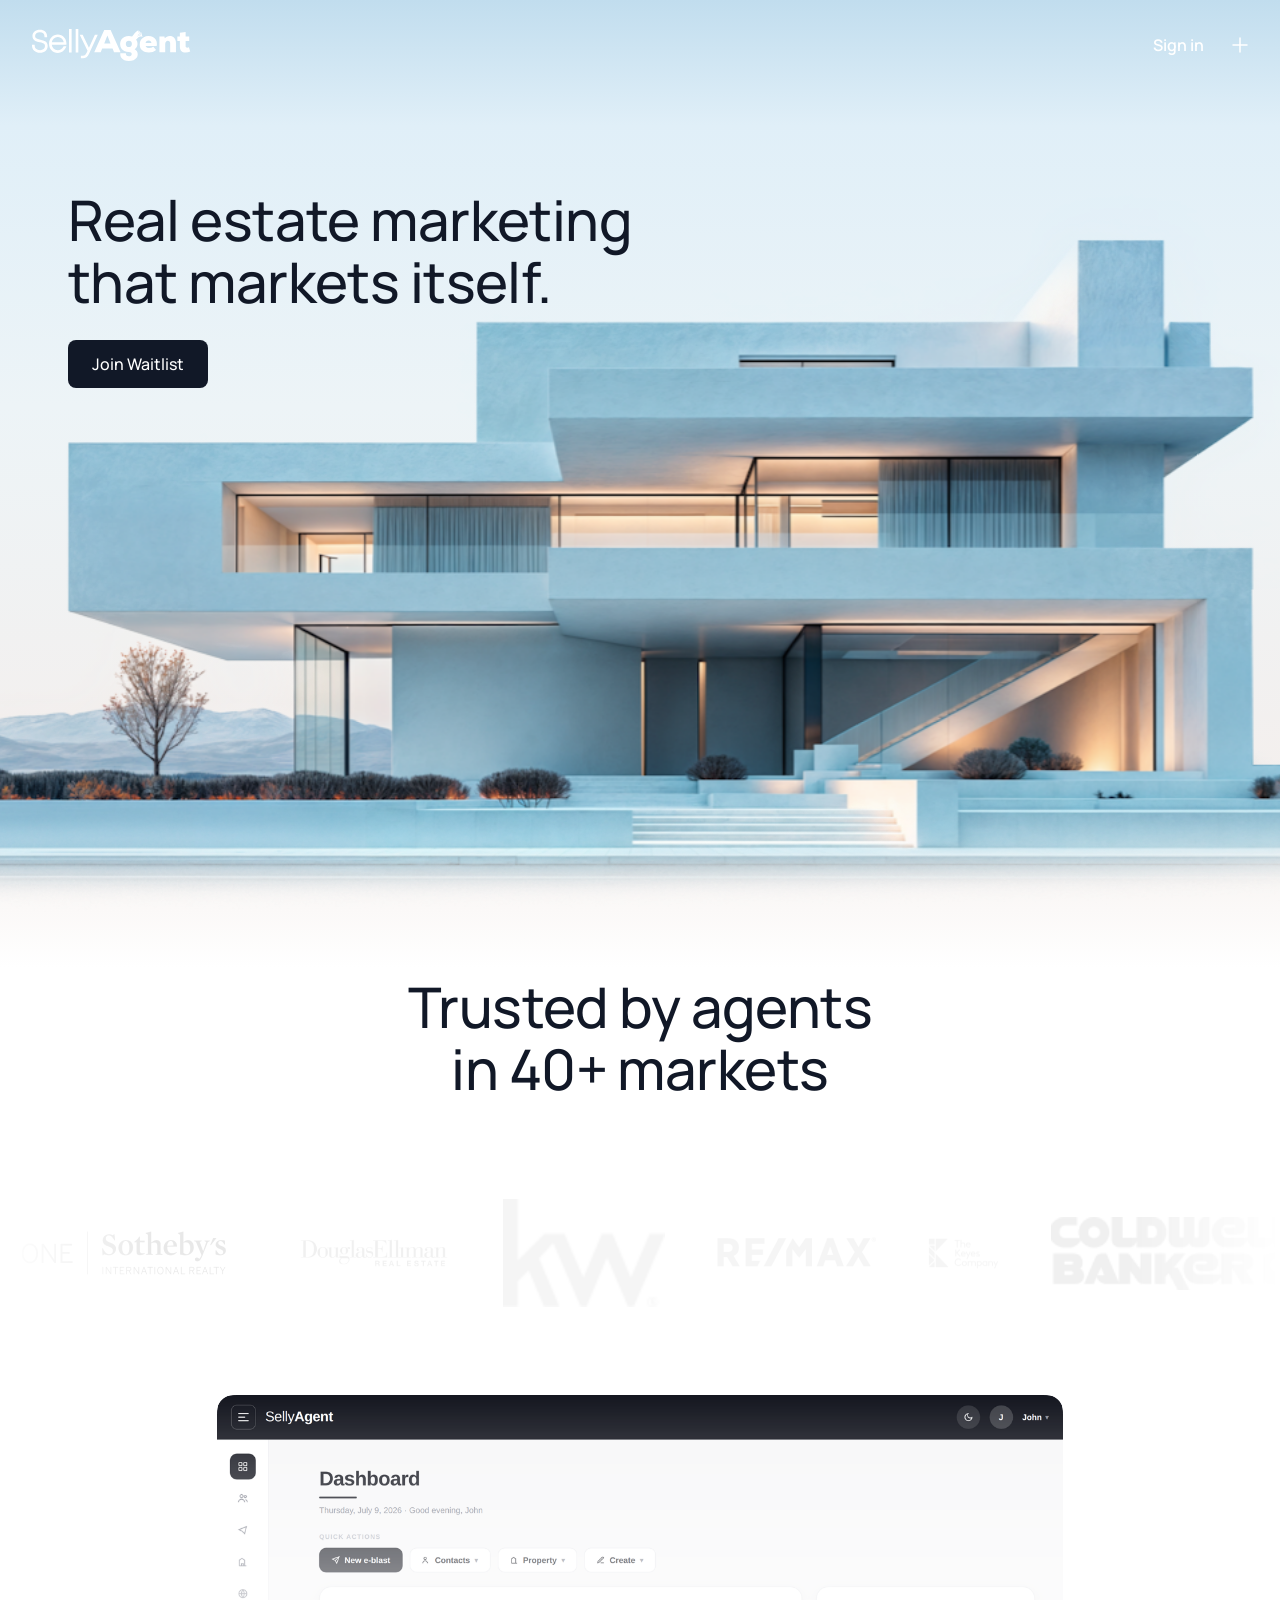
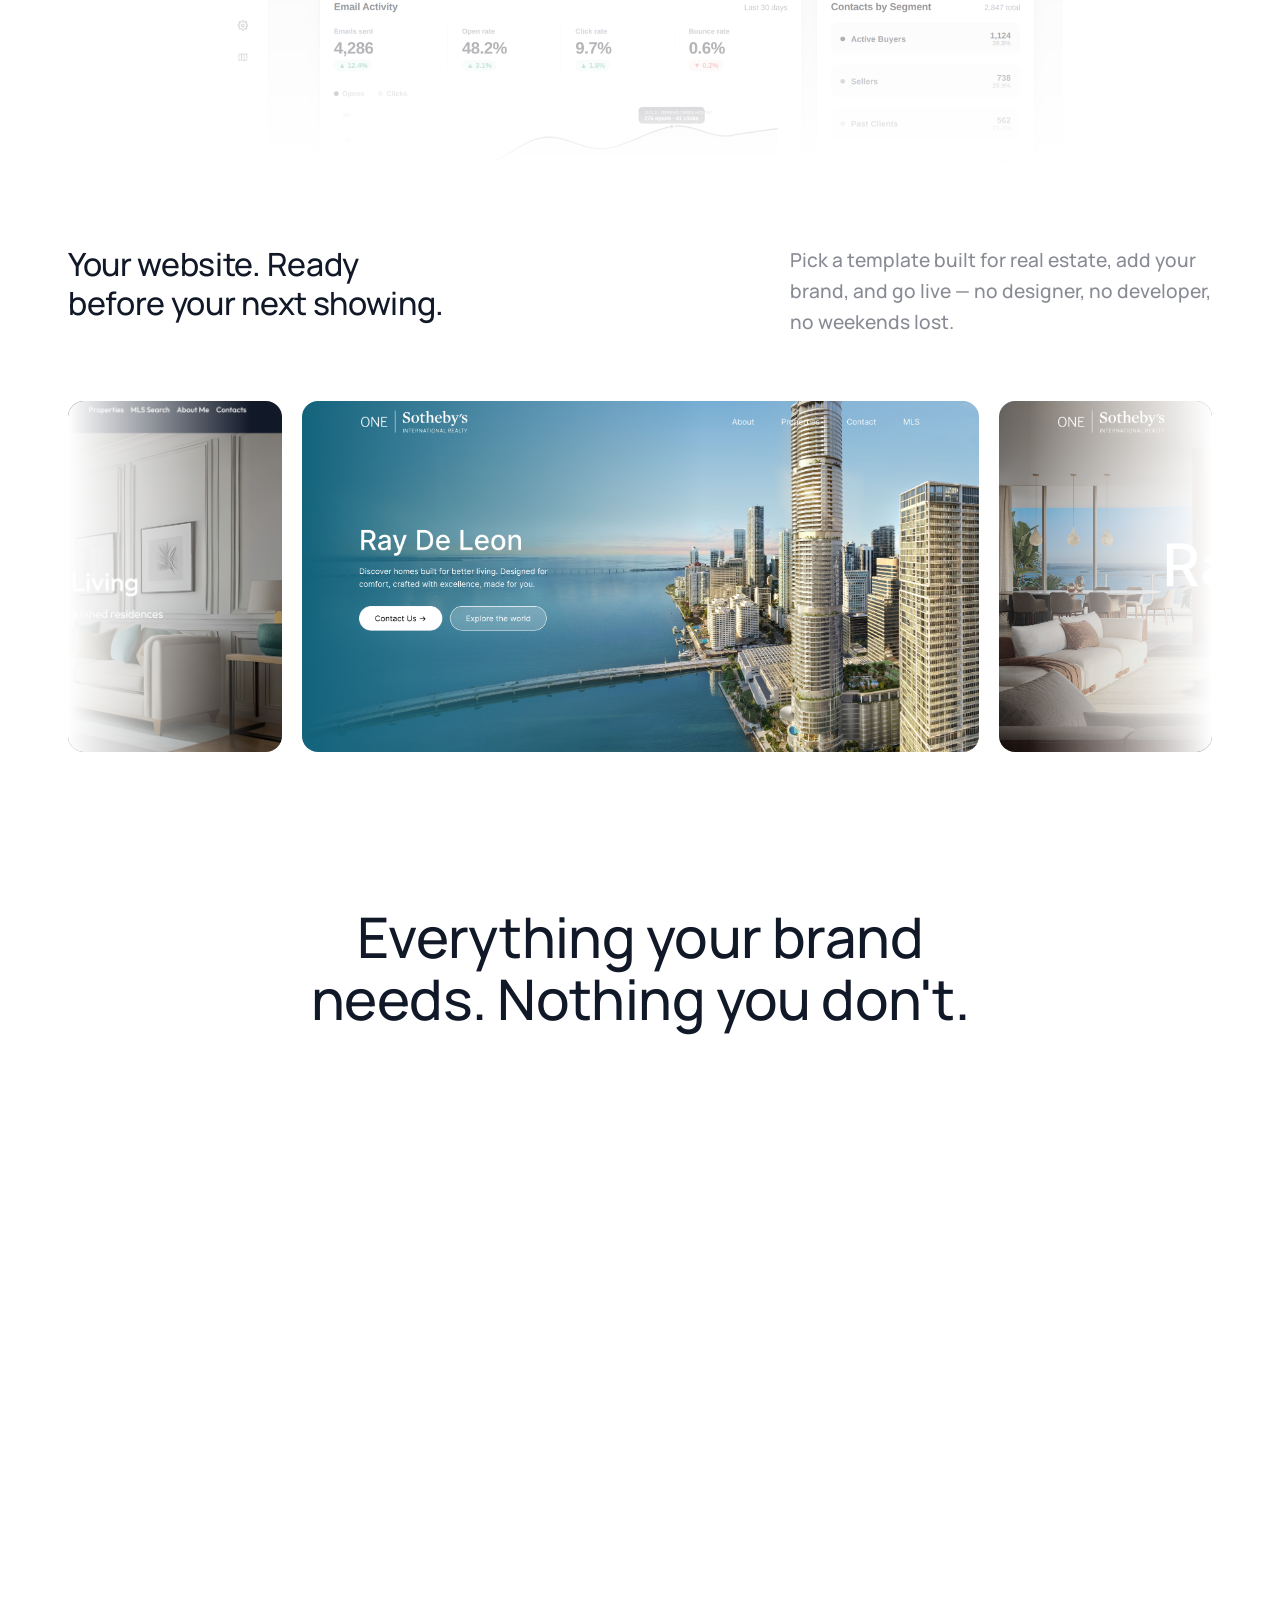
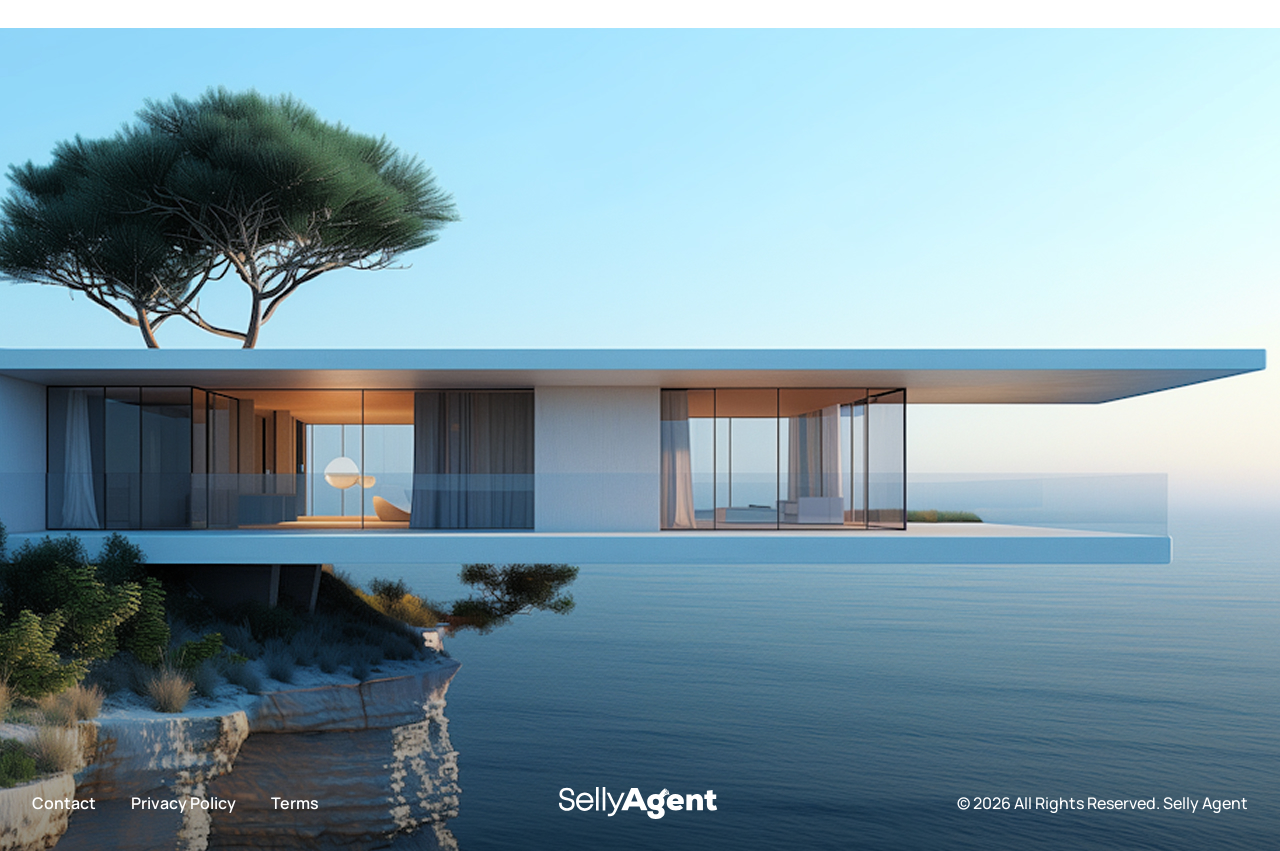
==== commit 83263c10: "Professional Websites Updates" ====
--- a/index.html
+++ b/index.html
@@ -34,8 +34,8 @@
   <nav class="nav-menu" id="navMenu" aria-label="Site menu" aria-hidden="true">
     <ul class="nav-menu__links">
       <li><a class="nav-menu__link nav-menu__link--signin" href="#">Sign in</a></li>
-      <li><a class="nav-menu__link" href="#templates">Website Templates</a></li>
-      <li><a class="nav-menu__link" href="#features" data-feature-link="email">Email Campaigns</a></li>
+      <li><a class="nav-menu__link" href="professional-websites.html">Website Templates</a></li>
+      <li><a class="nav-menu__link" href="email-marketing.html">Email Campaigns</a></li>
       <li><a class="nav-menu__link" href="social-media.html">Social Media Marketing</a></li>
       <li><a class="nav-menu__link" href="#features" data-feature-link="trestle">Trestle Integration</a></li>
       <li><a class="nav-menu__link" href="contact.html">Contact</a></li>
--- a/assets/css/styles.css
+++ b/assets/css/styles.css
@@ -136,6 +136,47 @@
   color: var(--color-ink);
 }
 
+/* Progressive blur backdrop — appears once the header flips over the
+   white sections (.is-dark). Two stacked blur layers, each masked so
+   the effect dissolves toward the bottom edge: no background color,
+   no border, no box — the page content just softly diffuses away
+   behind the nav. */
+.site-header::before,
+.site-header::after {
+  content: "";
+  position: absolute;
+  inset: 0 0 -32px 0; /* extend past the header so the fade-out breathes */
+  z-index: -1;
+  pointer-events: none;
+  opacity: 0;
+  transition: opacity 400ms var(--ease-out);
+}
+
+.site-header::before {
+  -webkit-backdrop-filter: blur(14px);
+  backdrop-filter: blur(14px);
+  -webkit-mask-image: linear-gradient(to bottom, #000 0%, #000 35%, transparent 78%);
+  mask-image: linear-gradient(to bottom, #000 0%, #000 35%, transparent 78%);
+}
+
+.site-header::after {
+  -webkit-backdrop-filter: blur(5px);
+  backdrop-filter: blur(5px);
+  -webkit-mask-image: linear-gradient(to bottom, #000 30%, transparent 100%);
+  mask-image: linear-gradient(to bottom, #000 30%, transparent 100%);
+}
+
+.site-header.is-dark::before,
+.site-header.is-dark::after {
+  opacity: 1;
+}
+
+/* The menu overlay supplies its own blur — hide the header's. */
+.site-header.is-menu-open::before,
+.site-header.is-menu-open::after {
+  opacity: 0;
+}
+
 .site-header__actions {
   display: flex;
   align-items: center;
@@ -1683,6 +1724,407 @@
 }
 
 /* ============================================
+   SECTIONS — Email Campaigns page
+   ============================================ */
+.email-hero {
+  /* Design's 810px gradient; pixel stops keep the fade fixed while the
+     template cards below straddle onto white, like the mockup. */
+  background: linear-gradient(180deg, #c1ddee 0, #e0eff8 551px, #ffffff 790px);
+  padding: 227px 0 0;
+  text-align: center;
+  overflow: hidden;
+}
+
+.email-hero__title {
+  font-size: var(--text-display);
+  max-width: 823px;
+  margin: 0 auto;
+  padding: 0 var(--space-edge);
+}
+
+.email-hero__copy {
+  font-size: var(--text-lead);
+  line-height: 1.6;
+  color: var(--color-ink-50);
+  max-width: 706px;
+  margin: 24px auto 0;
+  padding: 0 var(--space-edge);
+}
+
+.email-hero .btn {
+  margin-top: 40px;
+}
+
+.email-hero__head {
+  will-change: transform;
+}
+
+.email-hero__cards {
+  position: relative; /* rides above the drifting hero text */
+  z-index: 1;
+  display: grid;
+  grid-template-columns: repeat(4, 1fr);
+  gap: 20px;
+  width: var(--container);
+  margin: 117px auto 0;
+  padding-bottom: 24px; /* room for the card shadows */
+}
+
+.email-hero__cards img {
+  width: 100%;
+  aspect-ratio: 271 / 410;
+  object-fit: cover;
+  border-radius: var(--radius);
+  box-shadow: 0 1px 1px rgba(0, 0, 0, 0.1), 0 5px 16px rgba(0, 0, 0, 0.05);
+}
+
+/* --- Audiences --- */
+.audiences {
+  padding-top: var(--space-section);
+}
+
+.audiences__panel {
+  display: flex;
+  align-items: flex-end;
+  justify-content: space-between;
+  gap: clamp(32px, 5vw, 80px);
+  width: var(--container);
+  margin-inline: auto;
+}
+
+.audiences__title {
+  font-size: clamp(1.75rem, 3.3vw, 3rem); /* 48px */
+  line-height: 1.2;
+  max-width: 678px;
+}
+
+.audiences__copy {
+  font-size: var(--text-lead);
+  line-height: 1.6;
+  color: var(--color-ink-50);
+  max-width: 599px;
+  margin-top: 24px;
+}
+
+.audiences__tags {
+  display: flex;
+  flex-wrap: wrap;
+  gap: 12px;
+  flex-shrink: 0;
+}
+
+.audiences__tag {
+  display: inline-flex;
+  padding: 12px 32px;
+  background: var(--color-ink);
+  color: #fff;
+  font-size: var(--text-lead);
+  line-height: 1.6;
+  border-radius: 8px;
+  white-space: nowrap;
+}
+
+/* --- Benefits grid (shared: email + websites pages) --- */
+.benefits {
+  padding-top: var(--space-section);
+  text-align: center;
+}
+
+.benefits__title {
+  font-size: var(--text-display);
+  max-width: 777px;
+  margin: 0 auto;
+  padding: 0 var(--space-edge);
+}
+
+.benefits__copy {
+  font-size: var(--text-lead);
+  line-height: 1.6;
+  color: var(--color-ink-50);
+  max-width: 548px;
+  margin: 16px auto 0;
+  padding: 0 var(--space-edge);
+}
+
+.benefits__grid {
+  display: grid;
+  grid-template-columns: repeat(3, 1fr);
+  gap: 24px;
+  width: var(--container);
+  margin: 88px auto 0;
+  text-align: left;
+}
+
+.benefit {
+  min-height: 210px;
+  padding: 33px;
+  background: #fff;
+  border: 1px solid rgba(17, 24, 39, 0.05);
+  border-radius: var(--radius);
+  box-shadow: 10px 15px 25px rgba(17, 24, 39, 0.1), 0 8px 5px rgba(17, 24, 39, 0.02);
+}
+
+.benefit__icon {
+  display: grid;
+  place-items: center;
+  width: 48px;
+  height: 48px;
+  border-radius: 14px;
+  background: rgba(17, 24, 39, 0.05);
+  color: var(--color-ink);
+}
+
+.benefit__name {
+  font-size: 1rem;
+  font-weight: 600;
+  line-height: 24px;
+  margin-top: 24px;
+}
+
+.benefit__desc {
+  font-size: 0.875rem;
+  line-height: 20px;
+  color: var(--color-ink-50);
+  margin-top: 8px;
+}
+
+/* --- Posts-card status badges (scheduling section) --- */
+.posts-card__badge {
+  align-self: center;
+  margin-left: auto;
+  padding: 4px 12px;
+  border-radius: 100px;
+  font-size: 0.75rem;
+  font-weight: 500;
+  line-height: 16px;
+  white-space: nowrap;
+}
+
+.posts-card__badge--active {
+  background: #dcfce7;
+  color: #008236;
+}
+
+.posts-card__badge--scheduled {
+  background: #fef3c6;
+  color: #bb4d00;
+}
+
+.posts-card__dot--amber {
+  background: #ffd425;
+}
+
+@media (max-width: 1024px) {
+  .audiences__panel {
+    flex-direction: column;
+    align-items: flex-start;
+  }
+
+  .email-hero__cards {
+    grid-template-columns: repeat(2, 1fr);
+  }
+}
+
+@media (max-width: 900px) {
+  .benefits__grid {
+    grid-template-columns: 1fr;
+  }
+}
+
+@media (max-width: 768px) {
+  .email-hero {
+    padding-top: 160px;
+  }
+
+  .email-hero__cards {
+    margin-top: 72px;
+  }
+}
+
+/* ============================================
+   SECTIONS — Professional Websites page
+   ============================================ */
+.website-hero {
+  background: linear-gradient(180deg, #c1ddee 0, #e0eff8 551px, #ffffff 790px);
+  padding: 227px 0 0;
+  text-align: center;
+  overflow: hidden;
+}
+
+.website-hero__title {
+  font-size: var(--text-display);
+  max-width: 823px;
+  margin: 0 auto;
+  padding: 0 var(--space-edge);
+}
+
+.website-hero__copy {
+  font-size: var(--text-lead);
+  line-height: 1.6;
+  color: var(--color-ink-50);
+  max-width: 706px;
+  margin: 24px auto 0;
+  padding: 0 var(--space-edge);
+}
+
+.website-hero .btn {
+  margin-top: 40px;
+}
+
+.website-hero__head {
+  will-change: transform;
+}
+
+.website-hero__shot {
+  position: relative; /* rides above the drifting hero text */
+  z-index: 1;
+  display: block;
+  width: var(--container);
+  aspect-ratio: 1143 / 593;
+  object-fit: cover;
+  margin: 80px auto 0;
+  border-radius: var(--radius);
+  box-shadow: 0 1px 1px rgba(0, 0, 0, 0.1), 0 5px 16px rgba(0, 0, 0, 0.05);
+}
+
+/* --- Template showcase (live Ray template in iframes) --- */
+.showcase {
+  padding-top: var(--space-section);
+}
+
+.showcase__title {
+  font-size: var(--text-display);
+  max-width: 777px;
+  margin: 0 auto;
+  padding: 0 var(--space-edge);
+  text-align: center;
+}
+
+.showcase__copy {
+  font-size: var(--text-lead);
+  line-height: 1.6;
+  color: var(--color-ink-50);
+  max-width: 548px;
+  margin: 16px auto 0;
+  padding: 0 var(--space-edge);
+  text-align: center;
+}
+
+.showcase__stage {
+  display: flex;
+  gap: 19px;
+  width: var(--container);
+  margin: 88px auto 0;
+}
+
+/* Each unit = the framed page + its label; the flex-basis tween is the
+   expand/collapse. Desktop card grows, the previous one shrinks. */
+.tpl {
+  display: flex;
+  flex-direction: column;
+  min-width: 0;
+  flex: 0 1 213px;
+  transition: flex-basis 650ms var(--ease-out), flex-grow 650ms var(--ease-out);
+}
+
+.tpl.is-desktop {
+  flex: 1 1 677px;
+}
+
+.tpl__card {
+  position: relative;
+  height: 458px;
+  border-radius: var(--radius);
+  overflow: hidden;
+  background: #e6ebf1;
+  box-shadow: 0 1px 1px rgba(0, 0, 0, 0.1), 0 5px 16px rgba(0, 0, 0, 0.05);
+}
+
+.tpl__frame {
+  display: block;
+  border: 0;
+  transform-origin: top left;
+  /* width/height/scale set by initTemplateShowcase() from the card size */
+}
+
+/* Collapsed cards act as a single "expand" button — the transparent
+   overlay captures the click; the expanded card has no overlay, so its
+   page scrolls and hovers live. */
+.tpl__expand {
+  position: absolute;
+  inset: 0;
+  cursor: pointer;
+  background: transparent;
+  border-radius: inherit;
+}
+
+.tpl.is-desktop .tpl__expand {
+  display: none;
+}
+
+.tpl__expand:focus-visible {
+  outline: 2px solid var(--color-ink);
+  outline-offset: -2px;
+}
+
+/* Soft veil that covers the swap between mobile and desktop viewports,
+   so the reflow happens out of sight mid-transition. */
+.tpl__veil {
+  position: absolute;
+  inset: 0;
+  background: linear-gradient(180deg, #eef2f7, #e2e9f1);
+  opacity: 0;
+  pointer-events: none;
+  transition: opacity 260ms var(--ease-out);
+}
+
+.tpl.is-switching .tpl__veil {
+  opacity: 1;
+}
+
+.tpl__label {
+  margin-top: 24px;
+  font-size: 1rem;
+  line-height: 1.6;
+  text-align: center;
+  color: var(--color-ink);
+}
+
+/* Mobile drag layer — sits over each frame and relays vertical drags
+   into the framed page (see initTemplateShowcase), so templates scrub
+   by touch without trapping the page scroll. Desktop uses live wheel
+   scrolling instead. */
+.tpl__touch {
+  display: none;
+  position: absolute;
+  inset: 0;
+  touch-action: none;
+  cursor: grab;
+}
+
+@media (max-width: 900px) {
+  /* Stacked: every card renders the mobile viewport at full width;
+     the expand interaction is a desktop-scale demo only. */
+  .showcase__stage {
+    flex-direction: column;
+    gap: 32px;
+  }
+
+  .tpl,
+  .tpl.is-desktop {
+    flex: 1 1 auto;
+  }
+
+  .tpl__expand {
+    display: none;
+  }
+
+  .tpl__touch {
+    display: block;
+  }
+}
+
+/* ============================================
    ANIMATIONS
    ============================================ */
 .reveal {
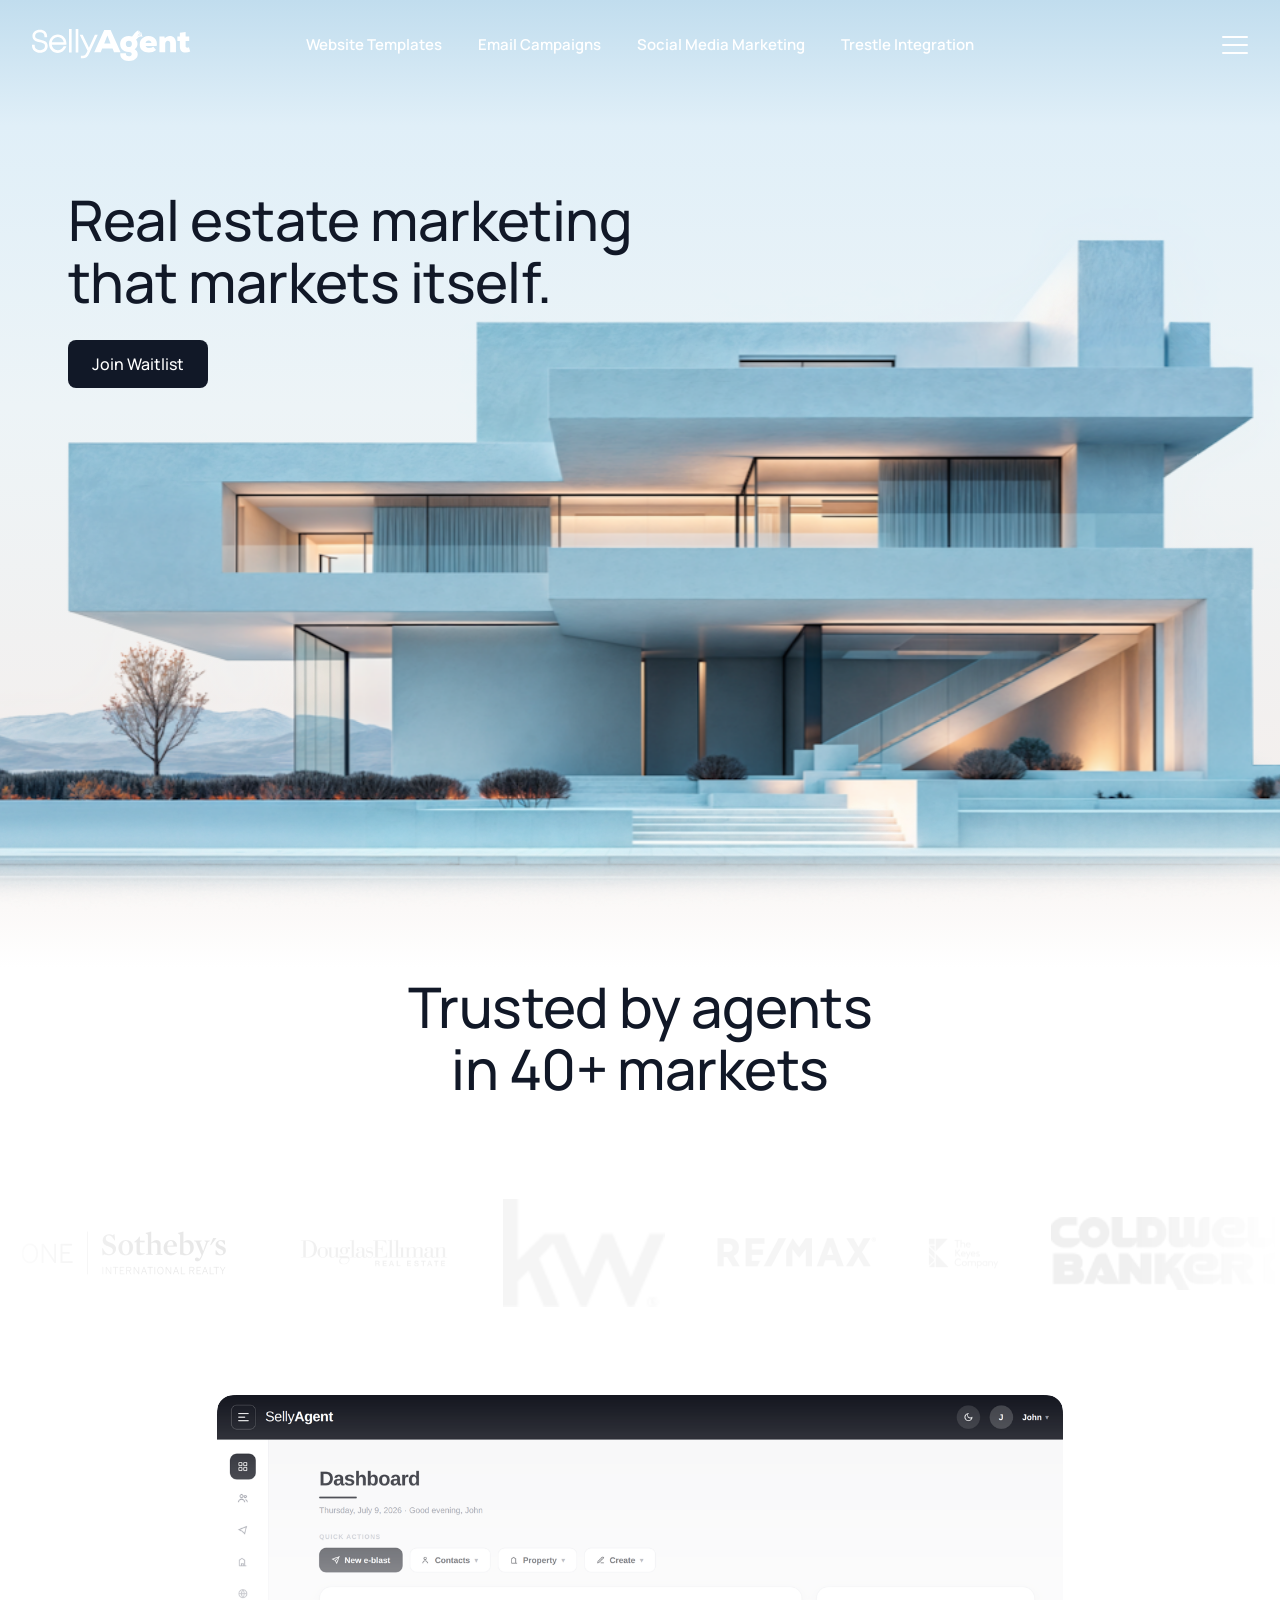
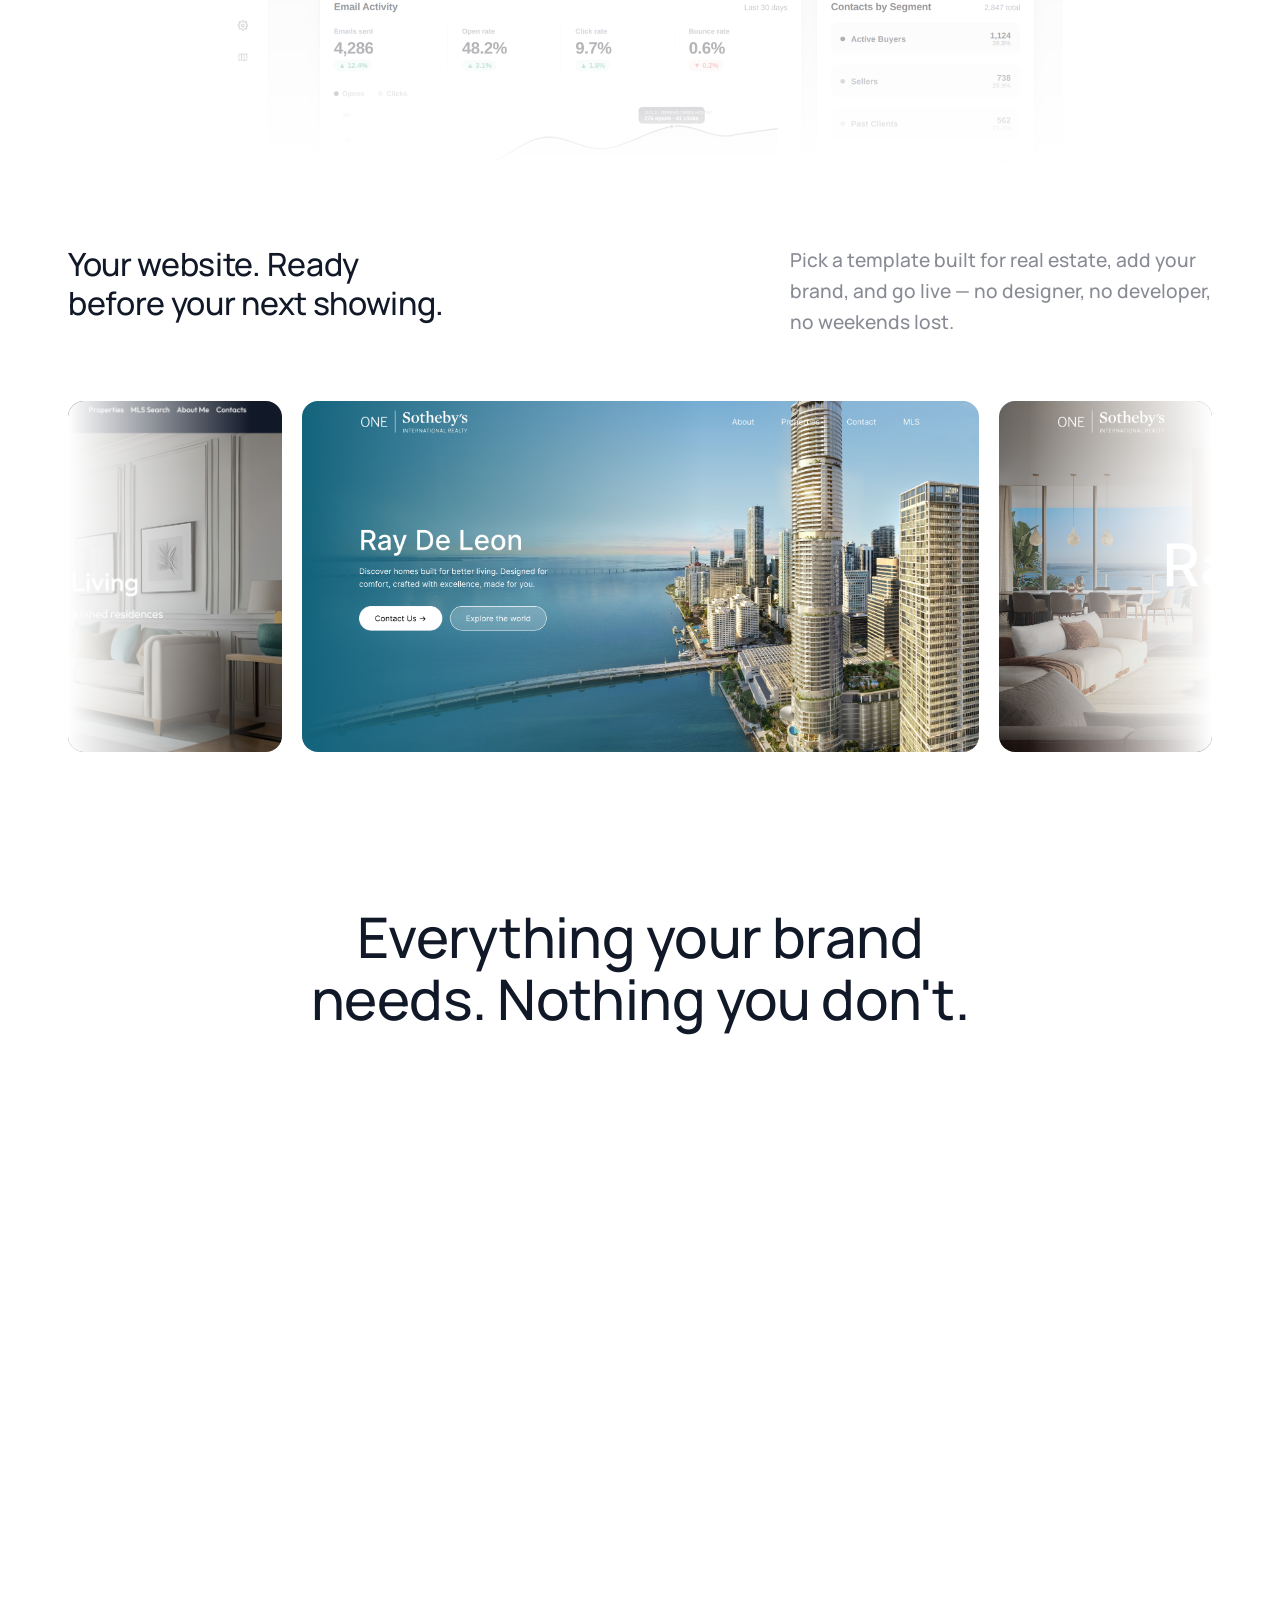
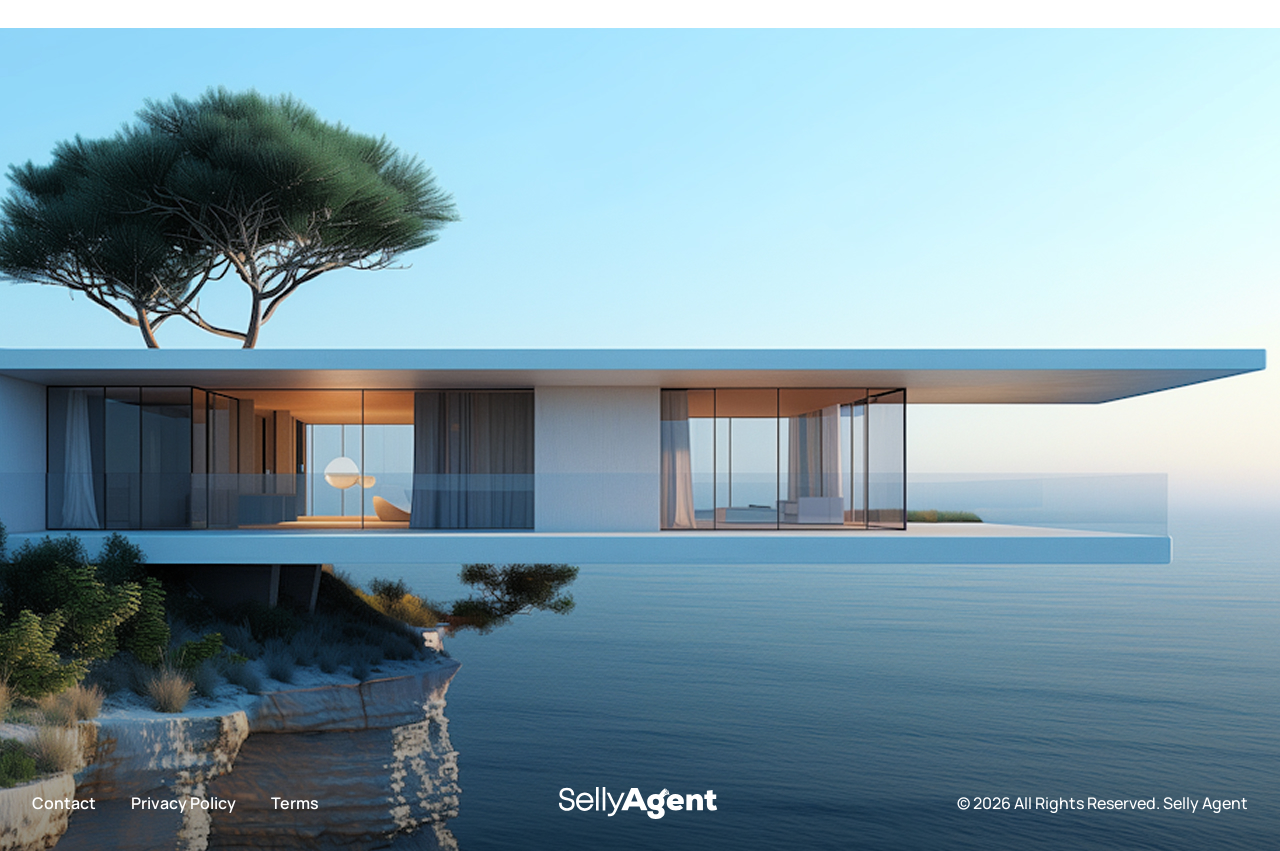
==== commit 00cc9cab: "QA v2" ====
--- a/index.html
+++ b/index.html
@@ -3,7 +3,7 @@
 <head>
   <meta charset="UTF-8">
   <meta name="viewport" content="width=device-width, initial-scale=1.0">
-  <title>SellyAgent — Real estate marketing that markets itself</title>
+  <title>SellyAgent - Real estate marketing that markets itself</title>
   <meta name="description" content="Launch a professional real estate website, social media, and email marketing — all in one place.">
   <link rel="preconnect" href="https://fonts.googleapis.com">
   <link rel="preconnect" href="https://fonts.gstatic.com" crossorigin>
@@ -20,14 +20,17 @@
 <path d="M50.6699 5.7149L50.9045 6.20211L56.9477 18.7544L62.6525 6.21909L62.8819 5.7149H65.7778L65.2176 6.93811L57.1572 24.5382C55.5388 28.0873 53.9212 29.3333 50.9582 29.3333H48.8619V26.7165H50.8997C52.8003 26.7165 53.5501 26.1446 54.7408 23.5524L55.5241 21.8628L48.3183 6.95433L47.7193 5.7149H50.6699ZM25.8178 5.40039C30.7946 5.40039 34.4521 9.36116 34.4521 14.5543C34.4521 14.6857 34.4463 14.8326 34.4361 15.009L34.389 15.8216L19.7555 15.821L19.7889 16.0242C20.325 19.0602 22.625 21.1665 25.6085 21.2606L25.8178 21.2639C28.2363 21.2639 30.191 20.0077 31.3337 17.7511L31.5725 17.2794H34.4471L33.8731 18.5085C32.2404 22.0041 29.3938 23.9332 25.8178 23.9332C20.8195 23.9332 17.0295 19.9084 17.0295 14.6444C17.0295 9.41756 20.8265 5.40039 25.8178 5.40039ZM7.89514 0.674178C12.2135 0.674178 15.1386 3.35157 15.1386 7.37144V8.23418H12.4684V7.37144C12.4684 4.92256 10.7034 3.35071 7.88037 3.35071C4.92729 3.35071 3.1242 4.80826 3.1242 7.04187C3.1242 9.08368 4.28206 9.773 8.23714 10.6571C8.30209 10.6716 8.30209 10.6716 8.3714 10.6871C10.9082 11.2672 12.0173 11.6126 13.1756 12.3464C14.8071 13.38 15.6803 14.9272 15.6803 17.101C15.6803 21.1318 12.5 23.8657 8.05621 23.8657C3.27419 23.8657 0 20.9568 0 16.5916V15.7289H2.69213V16.5916C2.69213 19.3777 4.7515 21.1742 8.04882 21.1742C11.0245 21.1742 12.9808 19.5185 12.9808 17.1085C12.9808 14.9421 11.8389 14.2308 7.90582 13.3368C7.80599 13.3141 7.80599 13.3141 7.70855 13.2919C5.22374 12.7368 4.1092 12.397 2.95699 11.6872C1.32672 10.6828 0.446842 9.17833 0.446842 7.07199C0.446842 3.19866 3.45646 0.674178 7.89514 0.674178ZM39.6353 0V23.6184H36.9798V0H39.6353ZM46.3415 0V23.6184H43.686V0H46.3415ZM25.8169 8.04682L25.6053 8.05049C22.7132 8.14315 20.4576 10.1233 19.8393 13.0133L19.8036 13.1896H31.7056L31.6692 12.9949C31.0769 10.0798 28.8739 8.14108 26.0272 8.05042L25.8169 8.04682Z" fill="currentColor"/>
 </svg>
     </a>
-    <div class="site-header__actions">
-      <a class="site-header__signin" href="#">Sign in</a>
-      <button class="site-header__menu" type="button" id="menuToggle" aria-label="Open menu" aria-expanded="false" aria-controls="navMenu">
-      <svg viewBox="0 0 16 16" width="16" height="16" aria-hidden="true">
-        <path d="M8 1v14M1 8h14" stroke="currentColor" stroke-width="1.5" stroke-linecap="round"/>
-      </svg>
+    <nav class="site-header__nav" aria-label="Features">
+        <a class="site-header__nav-link" href="professional-websites.html">Website Templates</a>
+        <a class="site-header__nav-link" href="email-marketing.html">Email Campaigns</a>
+        <a class="site-header__nav-link" href="social-media.html">Social Media Marketing</a>
+        <a class="site-header__nav-link" href="trestle-integration.html">Trestle Integration</a>
+    </nav>
+    <button class="site-header__menu" type="button" id="menuToggle" aria-label="Open menu" aria-expanded="false" aria-controls="navMenu">
+      <span class="site-header__menu-bar"></span>
+      <span class="site-header__menu-bar"></span>
+      <span class="site-header__menu-bar"></span>
     </button>
-    </div>
   </header>
 
   <!-- ============ Nav Menu Overlay ============ -->
@@ -37,7 +40,7 @@
       <li><a class="nav-menu__link" href="professional-websites.html">Website Templates</a></li>
       <li><a class="nav-menu__link" href="email-marketing.html">Email Campaigns</a></li>
       <li><a class="nav-menu__link" href="social-media.html">Social Media Marketing</a></li>
-      <li><a class="nav-menu__link" href="#features" data-feature-link="trestle">Trestle Integration</a></li>
+      <li><a class="nav-menu__link" href="trestle-integration.html">Trestle Integration</a></li>
       <li><a class="nav-menu__link" href="contact.html">Contact</a></li>
     </ul>
   </nav>
--- a/assets/css/styles.css
+++ b/assets/css/styles.css
@@ -177,21 +177,31 @@
   opacity: 0;
 }
 
-.site-header__actions {
+/* Feature links, centered between the logo and the menu button */
+.site-header__nav {
+  position: absolute;
+  left: 50%;
+  transform: translateX(-50%);
   display: flex;
   align-items: center;
-  gap: 28px;
-}
-
-.site-header__signin {
-  font-size: var(--text-base);
+  gap: 36px;
+}
+
+.site-header__nav-link {
+  font-size: 15px;
   font-weight: 600;
   color: inherit;
+  white-space: nowrap;
   transition: opacity var(--duration-fast) var(--ease-out);
 }
 
-.site-header__signin:hover {
+.site-header__nav-link:hover {
   opacity: 0.7;
+}
+
+.site-header__nav-link[aria-current="page"] {
+  text-underline-offset: 6px;
+  text-decoration: underline 1.5px;
 }
 
 .site-header__logo,
@@ -200,22 +210,49 @@
   color: inherit;
 }
 
-.site-header__menu svg {
-  transition: transform var(--duration-fast) var(--ease-out);
-}
-
-.site-header__menu:hover svg {
-  transform: rotate(90deg);
-}
-
-.site-header__menu[aria-expanded="true"] svg {
-  transform: rotate(45deg); /* plus becomes a close */
+/* Hamburger — three bars morphing into a close icon when open */
+.site-header__menu {
+  flex-direction: column;
+  justify-content: center;
+  gap: 6px;
+  padding: 10px 8px;
+  margin-right: -8px; /* keeps the bars optically on the edge gutter */
+}
+
+.site-header__menu-bar {
+  width: 26px;
+  height: 2px;
+  border-radius: 2px;
+  background: currentColor;
+  transition: transform var(--duration-fast) var(--ease-out),
+              opacity var(--duration-fast) var(--ease-out);
+}
+
+.site-header__menu:hover .site-header__menu-bar:nth-child(1) { transform: translateY(-1px); }
+.site-header__menu:hover .site-header__menu-bar:nth-child(3) { transform: translateY(1px); }
+
+.site-header__menu[aria-expanded="true"] .site-header__menu-bar:nth-child(1) {
+  transform: translateY(8px) rotate(45deg);
+}
+
+.site-header__menu[aria-expanded="true"] .site-header__menu-bar:nth-child(2) {
+  opacity: 0;
+}
+
+.site-header__menu[aria-expanded="true"] .site-header__menu-bar:nth-child(3) {
+  transform: translateY(-8px) rotate(-45deg);
 }
 
 /* While the menu is open the header sits over the dark overlay,
    so it's always white regardless of scroll position. */
 .site-header.is-menu-open {
   color: #fff;
+}
+
+@media (max-width: 1024px) {
+  .site-header__nav {
+    display: none;
+  }
 }
 
 /* ============================================
@@ -242,9 +279,11 @@
 .nav-menu__links {
   list-style: none;
   margin: 0;
-  padding: 328px 0 0 48px;
+  padding: 328px 48px 0 0;
   display: flex;
   flex-direction: column;
+  align-items: flex-end; /* items on the right; empty space (close) on the left */
+  text-align: right;
   gap: 24px;
 }
 
@@ -356,8 +395,12 @@
   animation: marquee-scroll 32s linear infinite;
 }
 
-.marquee:hover .marquee__track {
-  animation-play-state: paused;
+/* Hover-pause only on devices with real hover — on touch screens a tap
+   sets a sticky :hover that would freeze the loop indefinitely. */
+@media (hover: hover) {
+  .marquee:hover .marquee__track {
+    animation-play-state: paused;
+  }
 }
 
 .proof__logo {
@@ -777,6 +820,12 @@
   font-size: var(--text-display);
 }
 
+/* Longer CTA headline (websites page): give the content column enough
+   room for the intended two-line break. */
+.cta--wide .cta__content {
+  max-width: 780px;
+}
+
 .footer {
   position: relative;
   z-index: 1;
@@ -894,7 +943,7 @@
   }
 
   .nav-menu__links {
-    padding: 180px 0 0 var(--space-edge);
+    padding: 180px var(--space-edge) 0 0;
   }
 
   .cta {
@@ -2038,13 +2087,41 @@
   overflow: hidden;
   background: #e6ebf1;
   box-shadow: 0 1px 1px rgba(0, 0, 0, 0.1), 0 5px 16px rgba(0, 0, 0, 0.05);
-}
-
+  contain: layout paint; /* card layout/paint never leaks into the page */
+}
+
+/* Each card holds two pre-rendered copies of its page — one laid out at
+   the mobile viewport, one at desktop. Expanding crossfades between them
+   and only transforms ever animate, so no page reflows at click time. */
 .tpl__frame {
-  display: block;
+  position: absolute;
+  top: 0;
+  left: 0;
   border: 0;
   transform-origin: top left;
+  will-change: transform; /* scale rides its own layer during the tween */
+  opacity: 0;
+  visibility: hidden;
+  pointer-events: none;
+  /* Outgoing frame holds fully visible under the incoming one, then
+     snaps off once the fade-in has covered it — only one opacity
+     animation runs per card instead of two. */
+  transition: opacity 0s linear 340ms, visibility 0s linear 340ms;
   /* width/height/scale set by initTemplateShowcase() from the card size */
+}
+
+/* Pre-warmed on hover: rendered but invisible, so the click-time reveal
+   is a pure crossfade with no rasterization stall. */
+.tpl__frame.is-warm {
+  visibility: visible;
+  transition: opacity 320ms var(--ease-out);
+}
+
+.tpl__frame.is-active {
+  opacity: 1;
+  visibility: visible;
+  pointer-events: auto;
+  transition: opacity 320ms var(--ease-out);
 }
 
 /* Collapsed cards act as a single "expand" button — the transparent
@@ -2065,21 +2142,6 @@
 .tpl__expand:focus-visible {
   outline: 2px solid var(--color-ink);
   outline-offset: -2px;
-}
-
-/* Soft veil that covers the swap between mobile and desktop viewports,
-   so the reflow happens out of sight mid-transition. */
-.tpl__veil {
-  position: absolute;
-  inset: 0;
-  background: linear-gradient(180deg, #eef2f7, #e2e9f1);
-  opacity: 0;
-  pointer-events: none;
-  transition: opacity 260ms var(--ease-out);
-}
-
-.tpl.is-switching .tpl__veil {
-  opacity: 1;
 }
 
 .tpl__label {
@@ -2125,6 +2187,529 @@
 }
 
 /* ============================================
+   SECTIONS — Trestle Integration page
+   ============================================ */
+
+/* --- Hero MLS card strip (shares .post-strip behavior) --- */
+.post-strip--mls .post-strip__track {
+  align-items: stretch;
+}
+
+.social-hero .mls-card,
+.mls-card,
+.mls-card__body {
+  text-align: left; /* the hero centers text; card content stays left-aligned */
+}
+
+.mls-card {
+  width: 393px;
+  flex-shrink: 0;
+  border-radius: var(--radius);
+  filter: drop-shadow(0 1px 0.5px rgba(0, 0, 0, 0.1)) drop-shadow(0 5px 8px rgba(0, 0, 0, 0.05));
+  user-select: none;
+}
+
+.mls-card__media {
+  position: relative;
+  height: 290px;
+  border-radius: var(--radius) var(--radius) 0 0;
+  overflow: hidden;
+}
+
+.mls-card__media img {
+  width: 100%;
+  height: 100%;
+  object-fit: cover;
+}
+
+.mls-card__badge {
+  position: absolute;
+  top: 13px;
+  left: 11px;
+  padding: 4px 12px;
+  background: #00bc7d;
+  color: #fff;
+  font-size: 10px;
+  font-weight: 700;
+  line-height: 1.2;
+  border-radius: 100px;
+}
+
+.mls-card__body {
+  display: flex;
+  flex-direction: column;
+  gap: 8px;
+  padding: 12px;
+  background: #fff;
+  border-radius: 0 0 var(--radius) var(--radius);
+}
+
+.mls-card__price {
+  font-size: 20px;
+  line-height: 1.2;
+}
+
+.mls-card__specs {
+  display: flex;
+  align-items: center;
+  gap: 4px;
+  font-size: 13px;
+  font-weight: 400;
+  color: var(--color-ink-50);
+}
+
+.mls-card__dot {
+  width: 2px;
+  height: 2px;
+  border-radius: 50%;
+  background: var(--color-ink-50);
+}
+
+.mls-card__address {
+  font-size: 13px;
+  font-weight: 400;
+  color: var(--color-ink-50);
+}
+
+.mls-card__mls {
+  margin-top: 4px;
+  font-size: 8px;
+  font-weight: 600;
+  color: rgba(17, 24, 39, 0.3);
+}
+
+/* --- Portal (interactive Miami map demo) --- */
+.portal-section {
+  padding-top: var(--space-section);
+}
+
+.portal-section__intro {
+  max-width: 777px;
+  margin: 0 auto;
+  padding: 0 var(--space-edge);
+  text-align: center;
+}
+
+.portal-section__title {
+  font-size: var(--text-display);
+}
+
+.portal-section__copy {
+  font-size: var(--text-lead);
+  line-height: 1.6;
+  color: var(--color-ink-50);
+  max-width: 624px;
+  margin: 16px auto 0;
+}
+
+.portal {
+  display: flex;
+  flex-direction: column;
+  height: calc(100vh - var(--header-height)); /* fills the screen below the fixed header; scroll snaps it into place (main.js) */
+  margin-top: 104px;
+  background: #fff;
+  border-block: 1px solid rgba(17, 24, 39, 0.08);
+  font-family: "Inter", var(--font-sans);
+}
+
+/* Filter bar — display-only controls */
+.portal__filters {
+  display: flex;
+  align-items: center;
+  gap: 12px;
+  padding: 14px var(--space-edge);
+  overflow: hidden;
+}
+
+.portal__search {
+  display: flex;
+  align-items: center;
+  gap: 10px;
+  width: 320px;
+  flex-shrink: 1;
+  min-width: 180px;
+  padding: 10px 16px;
+  border: 1px solid rgba(17, 24, 39, 0.15);
+  border-radius: 100px;
+  font-size: 14px;
+  color: rgba(17, 24, 39, 0.45);
+  white-space: nowrap;
+}
+
+.portal__filter {
+  display: inline-flex;
+  align-items: center;
+  gap: 8px;
+  padding: 10px 16px;
+  border: 1px solid rgba(17, 24, 39, 0.12);
+  border-radius: var(--radius-sm);
+  font-size: 14px;
+  font-weight: 500;
+  white-space: nowrap;
+  cursor: default;
+  transition: border-color var(--duration-fast) var(--ease-out);
+}
+
+.portal__filter:hover {
+  border-color: rgba(17, 24, 39, 0.35);
+}
+
+.portal__filter.is-active {
+  border: 1.5px solid var(--color-ink);
+}
+
+.portal__filter-count {
+  display: inline-flex;
+  align-items: center;
+  justify-content: center;
+  width: 18px;
+  height: 18px;
+  background: var(--color-ink);
+  color: #fff;
+  font-size: 11px;
+  font-weight: 600;
+  border-radius: 50%;
+}
+
+.portal__filters-spacer {
+  flex: 1;
+}
+
+.portal__view-toggle {
+  display: inline-flex;
+  align-items: center;
+  gap: 10px;
+  padding: 10px 12px;
+  border: 1px solid rgba(17, 24, 39, 0.12);
+  border-radius: var(--radius-sm);
+  color: rgba(17, 24, 39, 0.4);
+}
+
+.portal__view-toggle .is-active {
+  color: var(--color-ink);
+}
+
+/* Split body: results panel + map */
+.portal__body {
+  display: flex;
+  flex: 1;
+  min-height: 0; /* lets the results panel scroll inside the fixed height */
+  border-top: 1px solid rgba(17, 24, 39, 0.08);
+}
+
+.portal__results {
+  width: 43%;
+  min-width: 340px;
+  padding: 20px var(--space-edge);
+  overflow-y: auto;
+  scrollbar-width: thin;
+  scrollbar-color: rgba(17, 24, 39, 0.2) transparent;
+}
+
+.portal__count {
+  font-size: 14px;
+  font-weight: 500;
+  margin-bottom: 16px;
+}
+
+.portal__grid {
+  display: grid;
+  grid-template-columns: 1fr 1fr;
+  gap: 16px;
+}
+
+.portal-card {
+  border-radius: 12px;
+  box-shadow: 0 1px 3px rgba(17, 24, 39, 0.08);
+  border: 1px solid rgba(17, 24, 39, 0.06);
+  overflow: hidden;
+  transition: transform var(--duration-fast) var(--ease-out),
+              box-shadow var(--duration-fast) var(--ease-out);
+}
+
+.portal-card:hover {
+  transform: translateY(-2px);
+  box-shadow: 0 10px 24px rgba(17, 24, 39, 0.14);
+}
+
+.portal-card__media {
+  position: relative;
+  aspect-ratio: 382 / 280;
+}
+
+.portal-card__media img {
+  width: 100%;
+  height: 100%;
+  object-fit: cover;
+}
+
+.portal-card__badge {
+  position: absolute;
+  top: 12px;
+  left: 12px;
+  padding: 4px 12px;
+  background: #00bc7d;
+  color: #fff;
+  font-size: 11px;
+  font-weight: 700;
+  border-radius: 100px;
+}
+
+.portal-card__counter {
+  position: absolute;
+  right: 12px;
+  bottom: 26px;
+  font-size: 11px;
+  font-weight: 500;
+  color: #fff;
+  text-shadow: 0 1px 2px rgba(0, 0, 0, 0.4);
+}
+
+/* Photo pagination strip along the bottom of the image */
+.portal-card__dots {
+  position: absolute;
+  inset: auto 8px 8px;
+  height: 3px;
+  border-radius: 2px;
+  background: rgba(255, 255, 255, 0.45);
+}
+
+.portal-card__dots::before {
+  content: "";
+  position: absolute;
+  inset: 0 88% 0 0;
+  border-radius: 2px;
+  background: #fff;
+}
+
+.portal-card__body {
+  padding: 12px 14px 14px;
+}
+
+.portal-card__price {
+  font-size: 19px;
+  font-weight: 700;
+  letter-spacing: -0.01em;
+}
+
+.portal-card__specs {
+  display: flex;
+  align-items: center;
+  gap: 8px;
+  flex-wrap: wrap;
+  margin-top: 6px;
+  font-size: 12.5px;
+  color: rgba(17, 24, 39, 0.75);
+}
+
+.portal-card__chip {
+  padding: 2px 8px;
+  background: rgba(17, 24, 39, 0.06);
+  border-radius: 5px;
+  font-size: 11px;
+  color: rgba(17, 24, 39, 0.6);
+}
+
+.portal-card__address {
+  margin-top: 6px;
+  font-size: 12.5px;
+  color: rgba(17, 24, 39, 0.75);
+}
+
+.portal-card__mls {
+  margin-top: 8px;
+  font-size: 10.5px;
+  color: rgba(17, 24, 39, 0.4);
+}
+
+/* Map */
+.portal__map {
+  position: relative;
+  flex: 1;
+  overflow: hidden;
+  background: #9ddce4;
+  touch-action: none;
+  cursor: grab;
+  user-select: none; /* dragging must never select the map labels */
+}
+
+.portal__map.is-panning {
+  cursor: grabbing;
+}
+
+.portal__svg {
+  width: 100%;
+  height: 100%;
+  display: block;
+}
+
+.portal__svg [data-map-scene] {
+  transform-origin: 0 0;
+  transition: transform 320ms var(--ease-out);
+  will-change: transform;
+}
+
+.portal__map.is-panning .portal__svg [data-map-scene] {
+  transition: none;
+}
+
+.map-pin {
+  cursor: default;
+  transform-box: fill-box;
+  transform-origin: center;
+  transition: transform var(--duration-fast) var(--ease-out);
+}
+
+.map-pin:hover {
+  transform: scale(1.12);
+}
+
+.map-pin:hover rect {
+  stroke: #fff;
+  stroke-width: 2;
+}
+
+.portal__zoom {
+  position: absolute;
+  right: 16px;
+  bottom: 16px;
+  display: flex;
+  flex-direction: column;
+  border-radius: var(--radius-sm);
+  overflow: hidden;
+  box-shadow: 0 2px 8px rgba(17, 24, 39, 0.18);
+}
+
+.portal__zoom-btn {
+  display: flex;
+  align-items: center;
+  justify-content: center;
+  width: 38px;
+  height: 38px;
+  background: #fff;
+  transition: background var(--duration-fast) var(--ease-out);
+}
+
+.portal__zoom-btn:hover {
+  background: rgba(17, 24, 39, 0.06);
+}
+
+.portal__zoom-btn + .portal__zoom-btn {
+  border-top: 1px solid rgba(17, 24, 39, 0.1);
+}
+
+/* --- Benefits grid --- */
+.benefits {
+  padding-top: var(--space-section);
+}
+
+.benefits__intro {
+  max-width: 778px;
+  margin: 0 auto;
+  padding: 0 var(--space-edge);
+  text-align: center;
+}
+
+.benefits__title {
+  font-size: var(--text-display);
+}
+
+.benefits__copy {
+  font-size: var(--text-lead);
+  line-height: 1.6;
+  color: var(--color-ink-50);
+  margin-top: 16px;
+}
+
+.benefits__grid {
+  display: grid;
+  grid-template-columns: repeat(3, 1fr);
+  gap: 24px;
+  width: var(--container);
+  margin: 88px auto 0;
+}
+
+.benefit-card {
+  padding: 33px;
+  background: #fff;
+  border: 1px solid rgba(17, 24, 39, 0.05);
+  border-radius: var(--radius);
+  filter: drop-shadow(10px 15px 25px rgba(17, 24, 39, 0.1)) drop-shadow(0 8px 5px rgba(17, 24, 39, 0.02));
+}
+
+.benefit-card__icon {
+  display: inline-flex;
+  align-items: center;
+  justify-content: center;
+  width: 48px;
+  height: 48px;
+  background: rgba(17, 24, 39, 0.05);
+  border-radius: 14px;
+}
+
+.benefit-card__heading {
+  margin-top: 24px;
+  font-size: var(--text-base);
+  font-weight: 600;
+  line-height: 24px;
+}
+
+.benefit-card__copy {
+  margin-top: 8px;
+  font-size: 14px;
+  font-weight: 400;
+  line-height: 20px;
+  color: var(--color-ink-50);
+}
+
+/* --- Trestle responsive --- */
+@media (max-width: 1024px) {
+  .portal {
+    height: auto;
+  }
+
+  .portal__body {
+    flex-direction: column;
+  }
+
+  .portal__results {
+    width: 100%;
+    max-height: 480px;
+  }
+
+  .portal__map {
+    height: 440px;
+  }
+
+  .benefits__grid {
+    grid-template-columns: repeat(2, 1fr);
+  }
+}
+
+@media (max-width: 768px) {
+  .portal {
+    margin-top: 64px;
+  }
+
+  .portal__grid {
+    grid-template-columns: 1fr;
+  }
+
+  .benefits__grid {
+    grid-template-columns: 1fr;
+    margin-top: 56px;
+  }
+
+  .mls-card {
+    width: 300px;
+  }
+
+  .mls-card__media {
+    height: 221px;
+  }
+}
+
+/* ============================================
    ANIMATIONS
    ============================================ */
 .reveal {
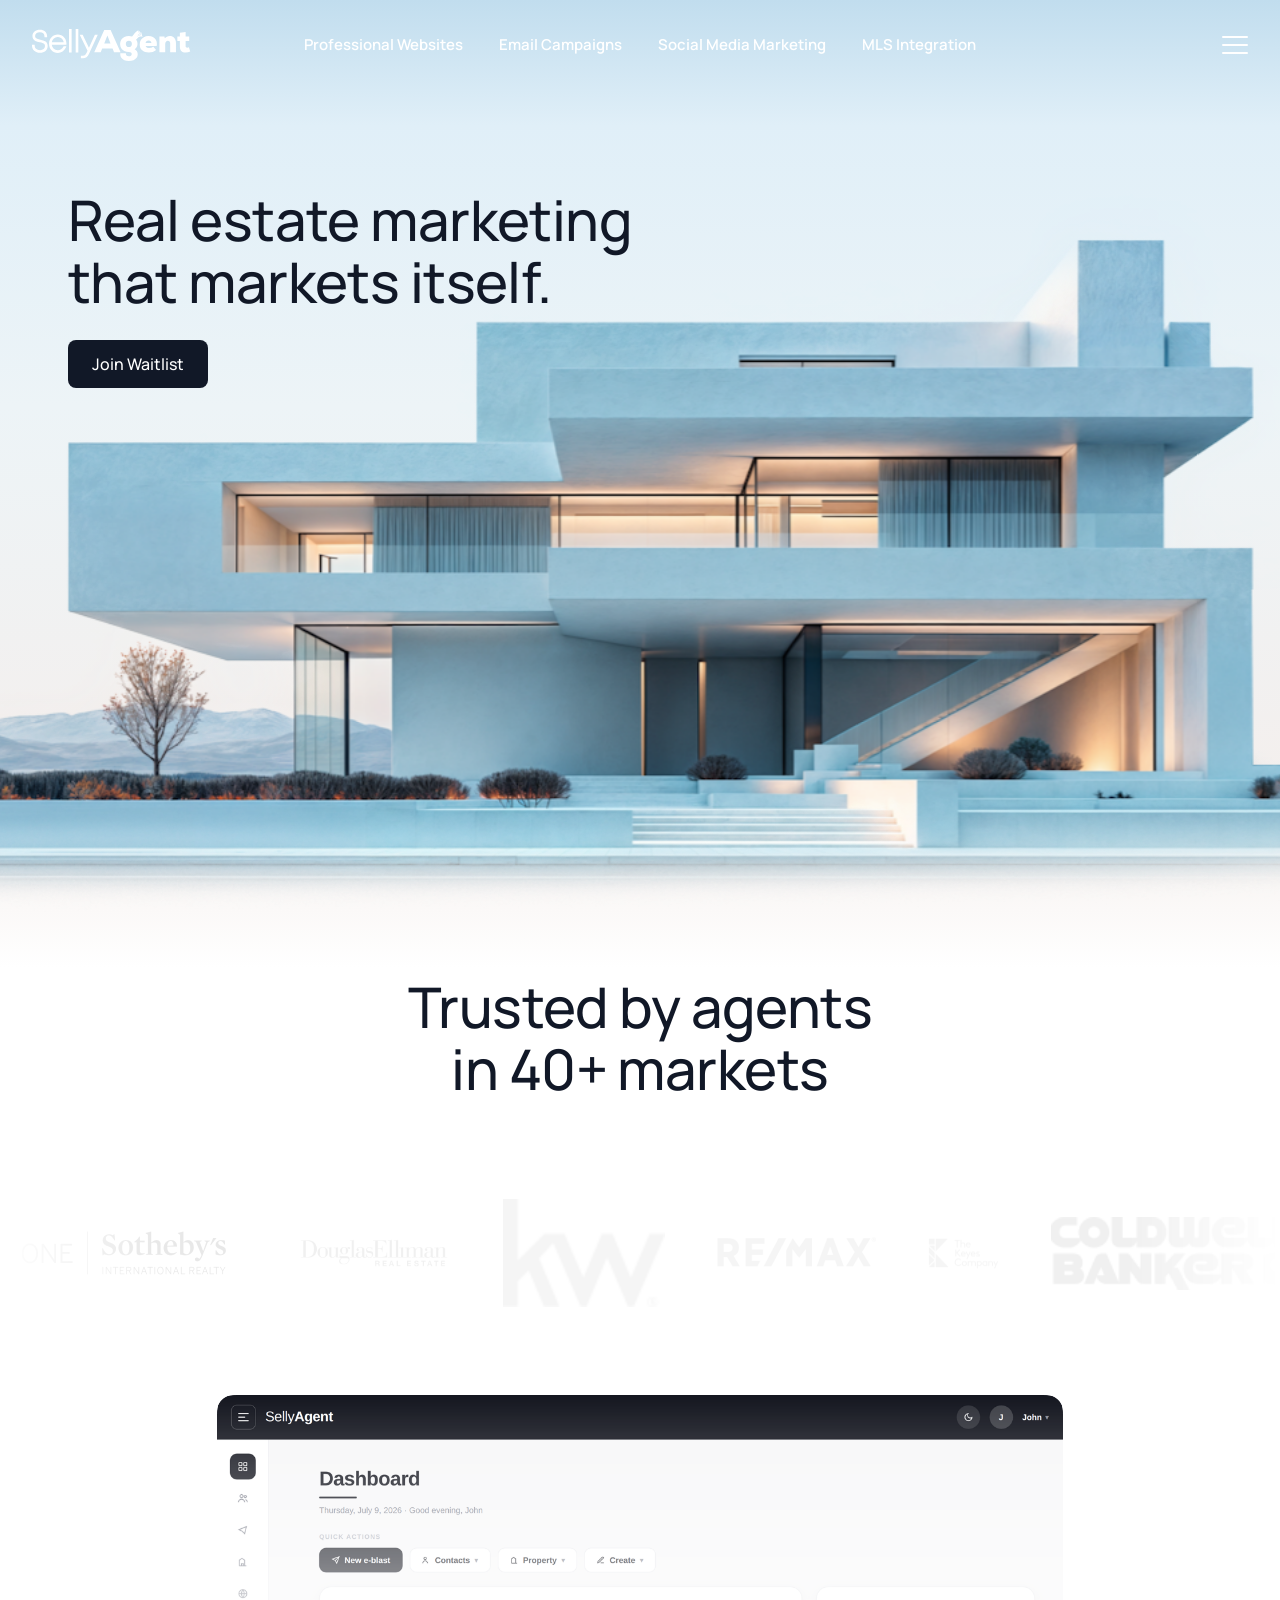
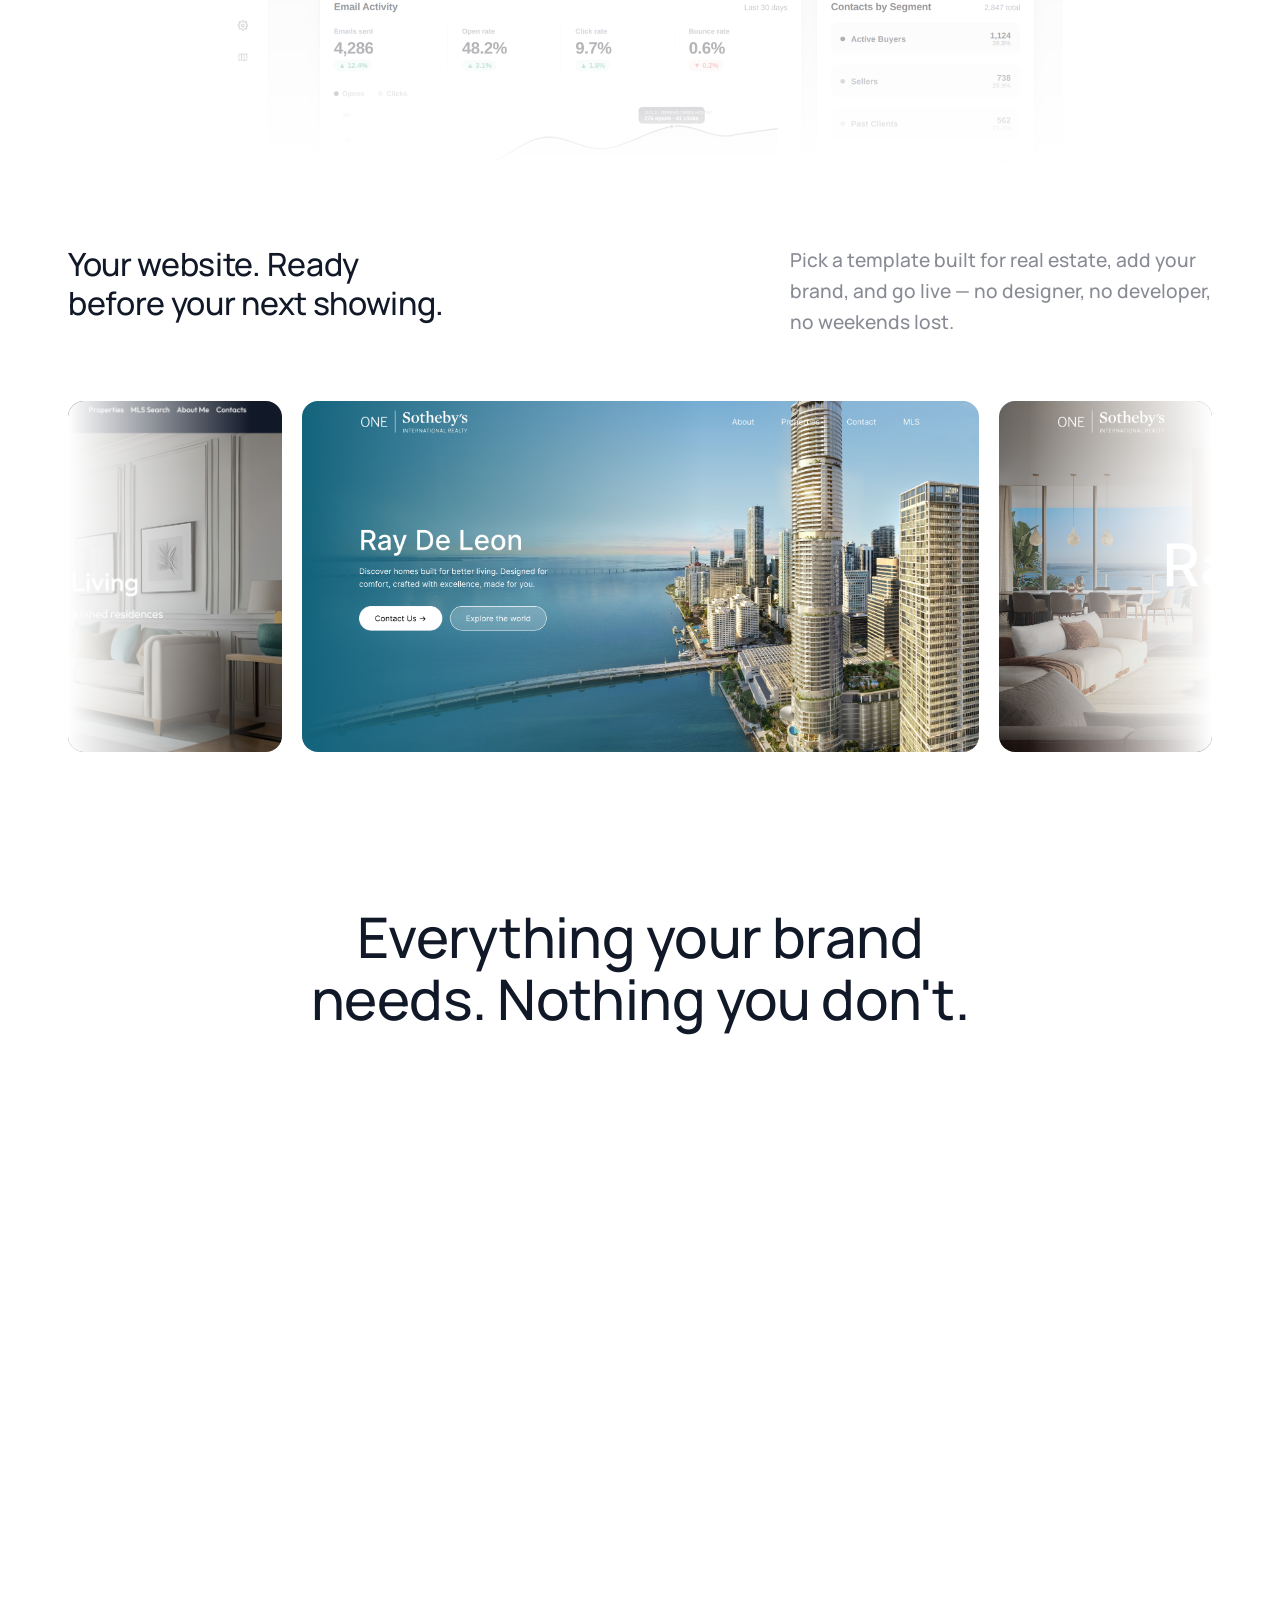
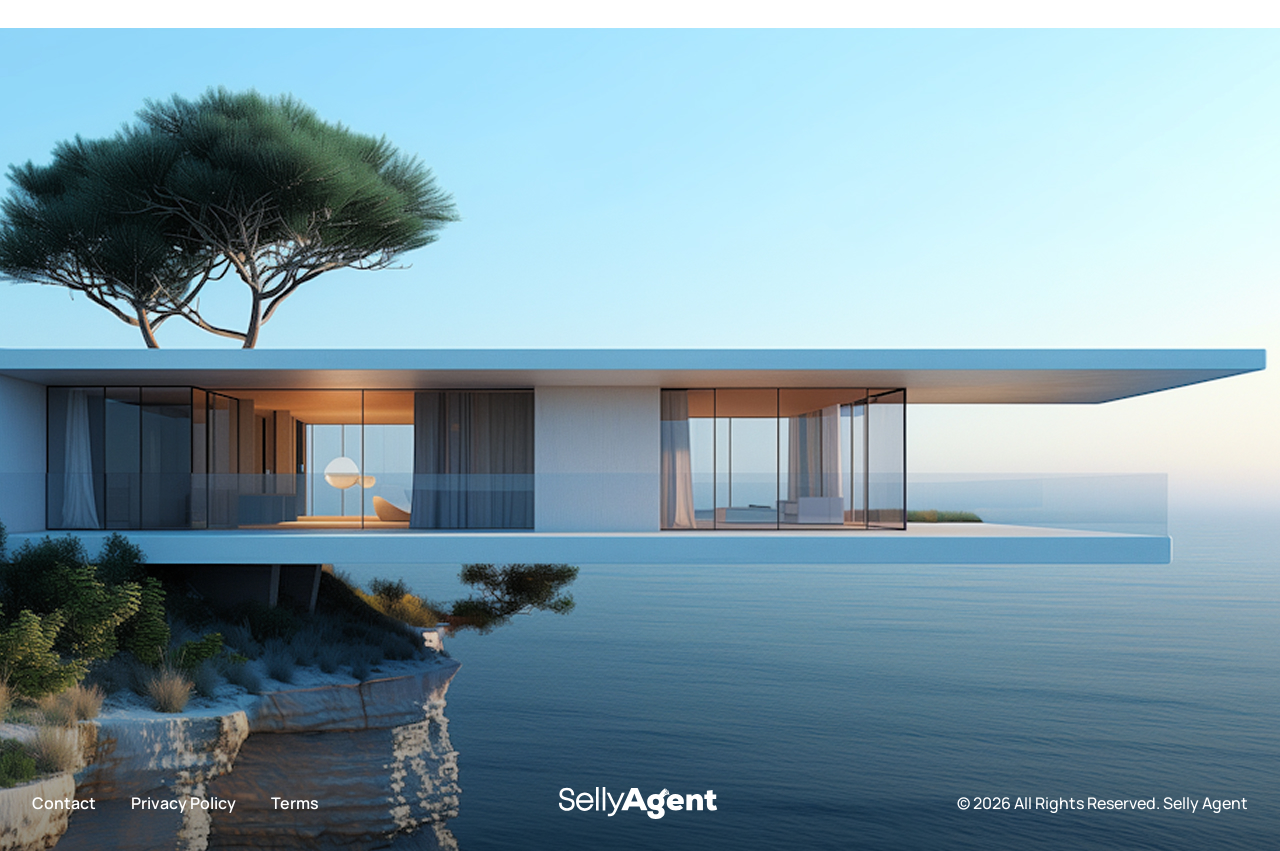
==== commit 363b1240: "text updates" ====
--- a/index.html
+++ b/index.html
@@ -21,10 +21,10 @@
 </svg>
     </a>
     <nav class="site-header__nav" aria-label="Features">
-        <a class="site-header__nav-link" href="professional-websites.html">Website Templates</a>
+        <a class="site-header__nav-link" href="professional-websites.html">Professional Websites</a>
         <a class="site-header__nav-link" href="email-marketing.html">Email Campaigns</a>
         <a class="site-header__nav-link" href="social-media.html">Social Media Marketing</a>
-        <a class="site-header__nav-link" href="trestle-integration.html">Trestle Integration</a>
+        <a class="site-header__nav-link" href="trestle-integration.html">MLS Integration</a>
     </nav>
     <button class="site-header__menu" type="button" id="menuToggle" aria-label="Open menu" aria-expanded="false" aria-controls="navMenu">
       <span class="site-header__menu-bar"></span>
@@ -37,10 +37,10 @@
   <nav class="nav-menu" id="navMenu" aria-label="Site menu" aria-hidden="true">
     <ul class="nav-menu__links">
       <li><a class="nav-menu__link nav-menu__link--signin" href="#">Sign in</a></li>
-      <li><a class="nav-menu__link" href="professional-websites.html">Website Templates</a></li>
+      <li><a class="nav-menu__link" href="professional-websites.html">Professional Websites</a></li>
       <li><a class="nav-menu__link" href="email-marketing.html">Email Campaigns</a></li>
       <li><a class="nav-menu__link" href="social-media.html">Social Media Marketing</a></li>
-      <li><a class="nav-menu__link" href="trestle-integration.html">Trestle Integration</a></li>
+      <li><a class="nav-menu__link" href="trestle-integration.html">MLS Integration</a></li>
       <li><a class="nav-menu__link" href="contact.html">Contact</a></li>
     </ul>
   </nav>
@@ -134,7 +134,7 @@
           </div>
           <div class="feature" data-feature="trestle">
             <button class="feature__toggle" type="button" role="tab" aria-selected="false" id="tab-trestle">
-              <span class="feature__name">Trestle Integration</span>
+              <span class="feature__name">MLS Integration</span>
             </button>
             <p class="feature__desc">Your listings, synced automatically. Connect once to Trestle and every new listing flows straight to your website, social posts, and email — always accurate, always current.</p>
             <a class="feature__link" href="trestle-integration.html">Explore Trestle<span class="feature__link-arrow" aria-hidden="true">&rarr;</span></a>
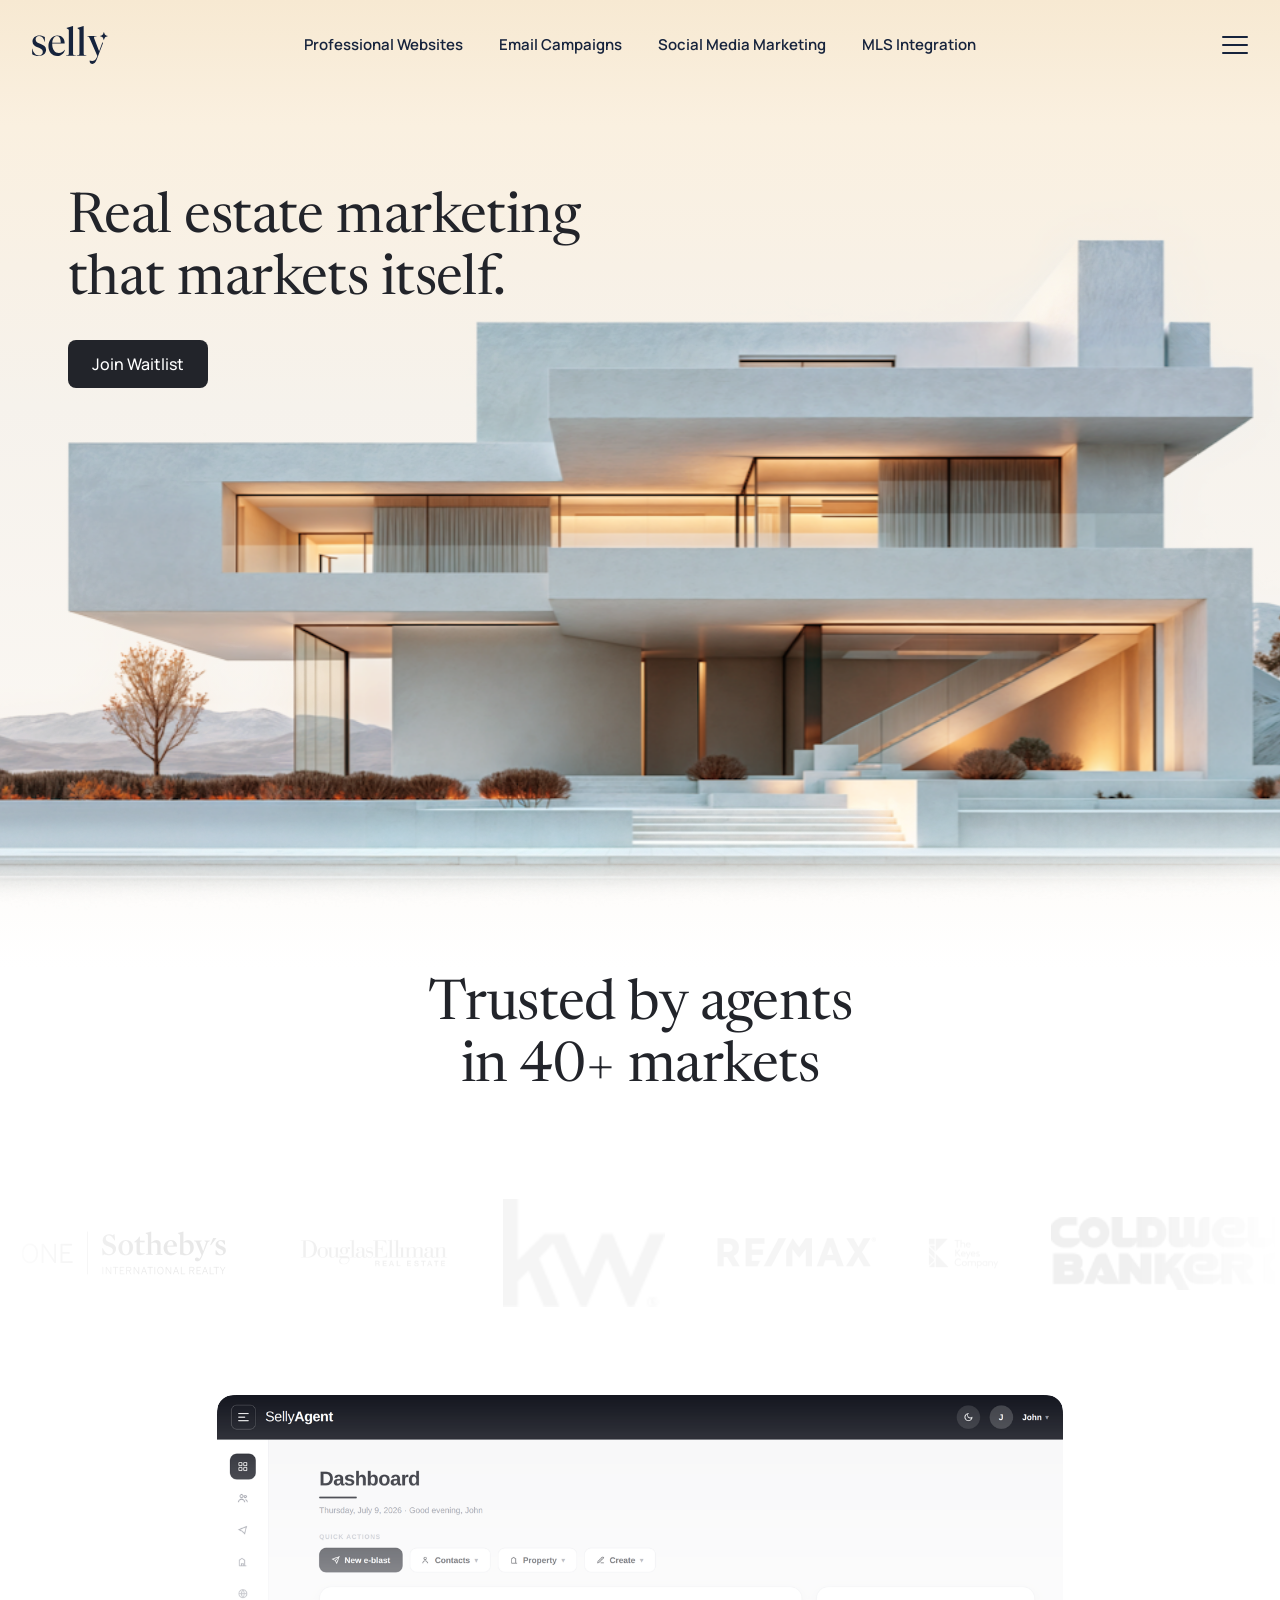
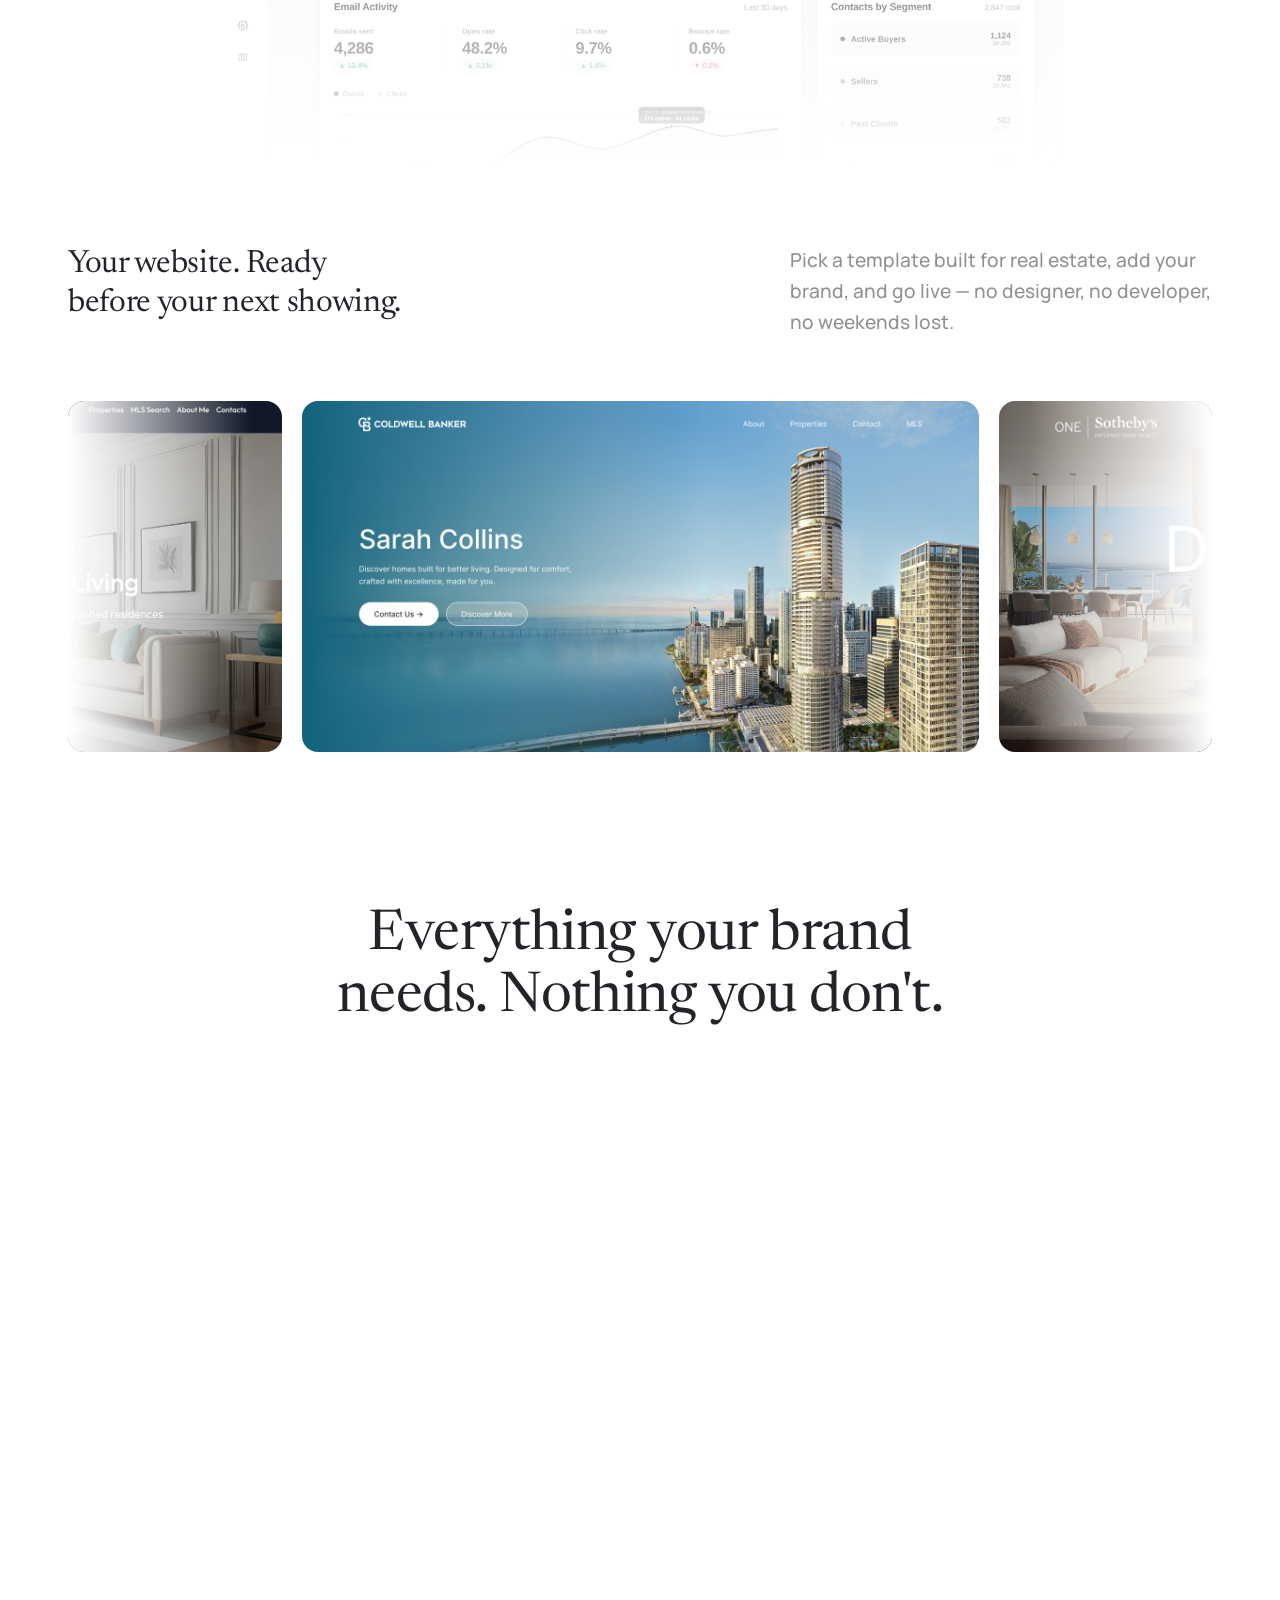
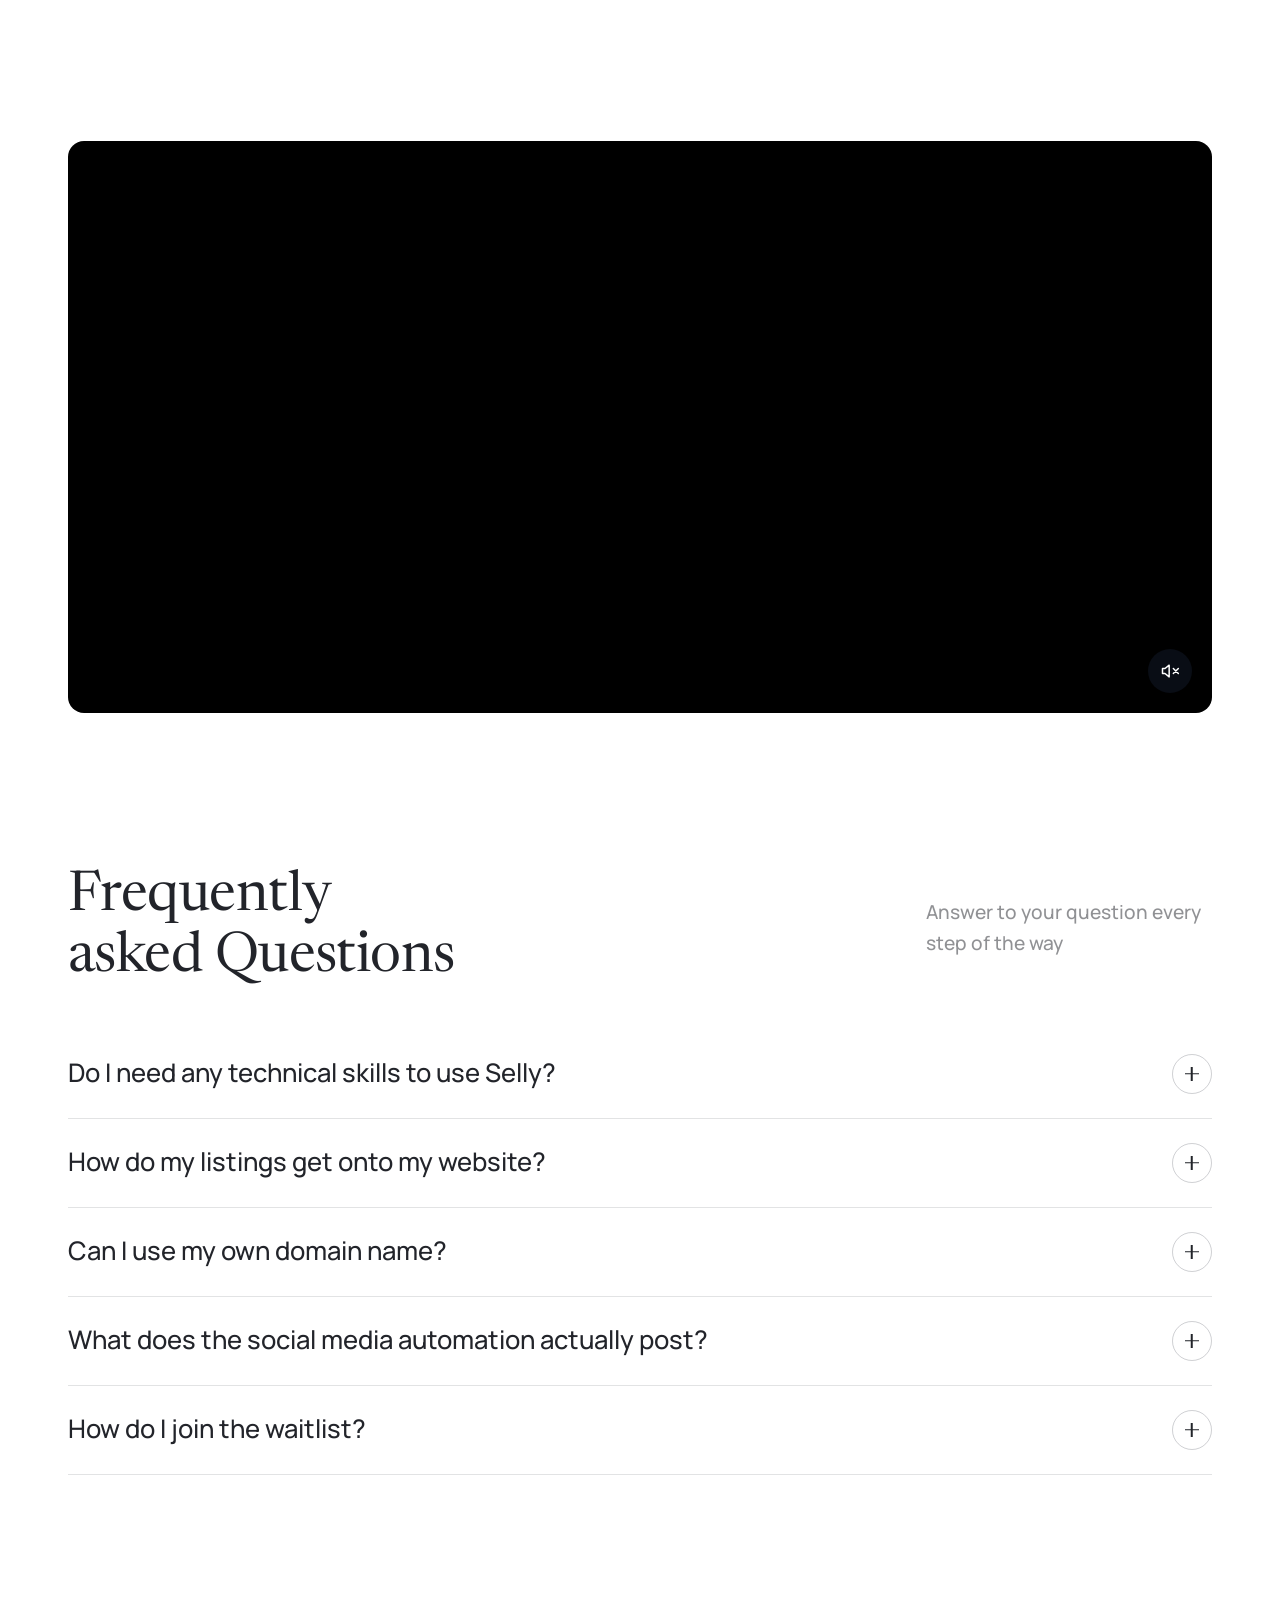
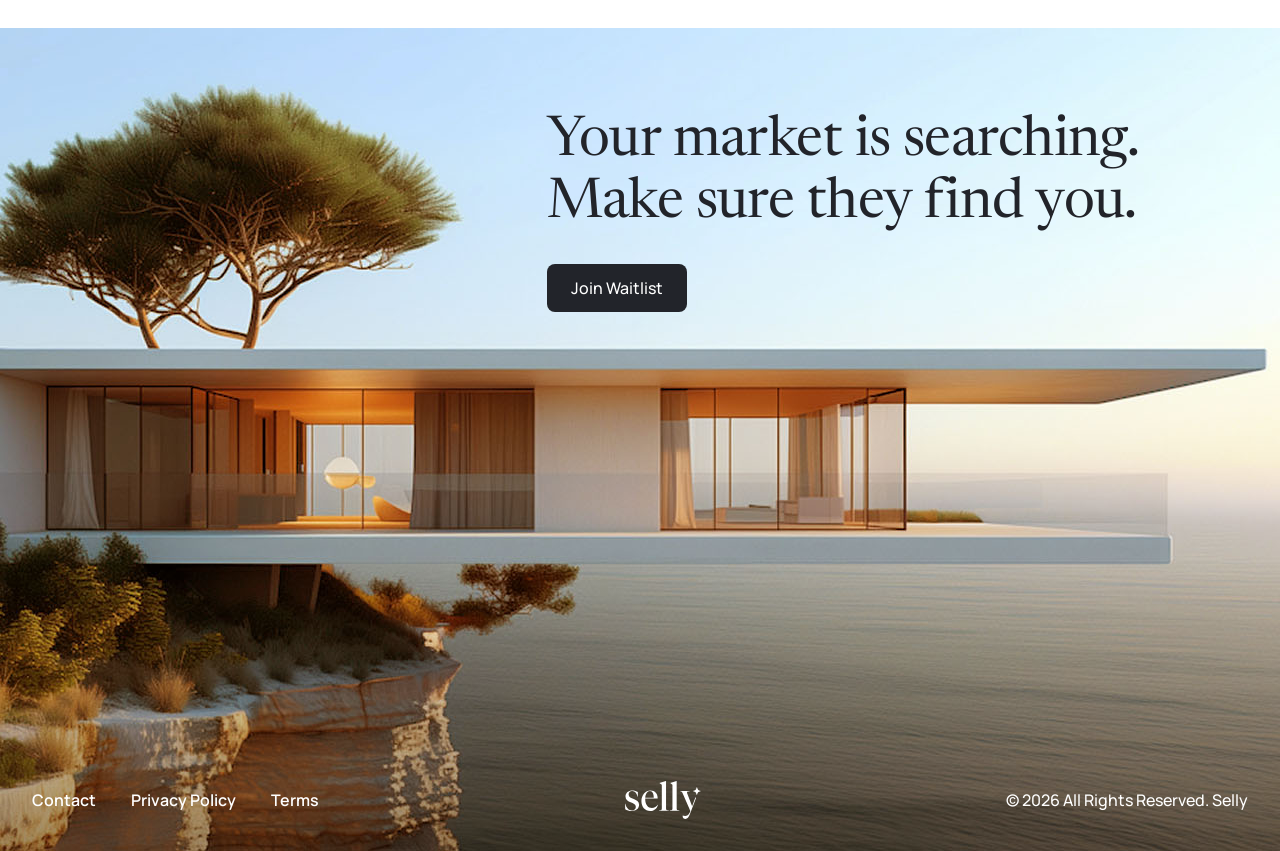
==== commit cef6965a: "revisions" ====
--- a/index.html
+++ b/index.html
@@ -3,21 +3,25 @@
 <head>
   <meta charset="UTF-8">
   <meta name="viewport" content="width=device-width, initial-scale=1.0">
-  <title>SellyAgent - Real estate marketing that markets itself</title>
+  <title>Selly - Real estate marketing that markets itself</title>
   <meta name="description" content="Launch a professional real estate website, social media, and email marketing — all in one place.">
   <link rel="preconnect" href="https://fonts.googleapis.com">
   <link rel="preconnect" href="https://fonts.gstatic.com" crossorigin>
-  <link href="https://fonts.googleapis.com/css2?family=Manrope:wght@500;600&display=swap" rel="stylesheet">
+  <link href="https://fonts.googleapis.com/css2?family=Newsreader:opsz,wght@6..72,300;6..72,400;6..72,500&family=Manrope:wght@500;600&display=swap" rel="stylesheet">
   <link rel="stylesheet" href="assets/css/styles.css">
 </head>
 <body>
 
   <!-- ============ Navigation ============ -->
   <header class="site-header" id="siteHeader">
-    <a class="site-header__logo" href="#" aria-label="SellyAgent home">
-      <svg width="159" height="32" aria-hidden="true" viewBox="0 0 159 32" fill="none" xmlns="http://www.w3.org/2000/svg">
-<path fill-rule="evenodd" clip-rule="evenodd" d="M62.2222 23.1792H68.6968L70.1957 19.4854H80.5614L82.0283 23.1792H88.5668L78.6159 0.888672H72.237L62.2222 23.1792ZM72.237 14.3903L75.3943 6.55666L78.488 14.3903H72.237ZM153.629 17.1927C153.629 17.7236 153.773 18.1111 154.06 18.3548C154.347 18.5992 154.735 18.7211 155.224 18.7211C155.798 18.7211 156.362 18.5832 156.915 18.307L158.222 22.5104C156.946 23.2109 155.426 23.5612 153.661 23.5612C149.791 23.5612 147.857 21.4386 147.857 17.1927V11.9702H145.337V7.44834H147.857V3.659L153.629 3.02201V7.44834H157.234V11.9702H153.629V17.1927ZM138.161 14.4859C138.161 13.6793 137.959 13.0423 137.555 12.5752C137.151 12.1084 136.587 11.8747 135.865 11.8747C135.078 11.8747 134.44 12.1509 133.951 12.7025C133.462 13.255 133.217 13.9873 133.217 14.8997V23.1792H127.413V7.44834H132.452L132.771 9.29522C133.366 8.5947 134.089 8.05329 134.94 7.67126C135.79 7.28923 136.726 7.09808 137.747 7.09808C139.66 7.09808 141.175 7.71905 142.291 8.96098C143.408 10.2029 143.966 11.9382 143.966 14.1674V23.1792H138.161V14.4859ZM113.603 16.9059C113.773 17.5429 114.172 18.0578 114.799 18.4504C115.426 18.8434 116.229 19.0396 117.207 19.0396C118.738 19.0396 120.098 18.6365 121.289 17.8294L124.128 21.0138C122.151 22.6911 119.737 23.5294 116.888 23.5294C114.039 23.5294 111.801 22.8024 110.174 21.3483C108.548 19.8942 107.734 17.904 107.734 15.3776C107.734 13.7431 108.096 12.2995 108.819 11.0468C109.542 9.79437 110.562 8.82314 111.881 8.13312C113.199 7.44337 114.708 7.09808 116.41 7.09808C118.132 7.09808 119.631 7.41657 120.907 8.05329C122.183 8.69027 123.166 9.58747 123.857 10.7443C124.548 11.9015 124.894 13.2335 124.894 14.7406C124.894 15.5049 124.819 16.2267 124.67 16.9059H113.603ZM118.61 12.1611C118.121 11.7156 117.451 11.4926 116.601 11.4926C115.729 11.4926 115.022 11.7156 114.48 12.1611C113.938 12.607 113.656 13.223 113.635 14.0083H119.376C119.354 13.223 119.099 12.607 118.61 12.1611ZM106.196 8.57923L104.035 10.8239C105.013 11.9064 105.502 13.2652 105.502 14.8997C105.502 15.9615 105.247 16.9593 104.737 17.8932C104.226 18.8274 103.525 19.6235 102.632 20.2815C103.631 20.8121 104.396 21.5074 104.928 22.367C105.459 23.227 105.725 24.2087 105.725 25.3128C105.725 26.65 105.359 27.8229 104.625 28.8314C103.891 29.8394 102.855 30.6197 101.515 31.1719C100.176 31.7238 98.6132 31.9998 96.827 31.9998C95.1047 31.9998 93.6002 31.7238 92.314 31.1719C91.0272 30.6197 90.0334 29.8344 89.3318 28.8154C88.6301 27.7966 88.2793 26.6182 88.2793 25.2807C88.2793 25.047 88.3004 24.718 88.3432 24.2938H93.8608C93.7972 26.289 94.7857 27.287 96.827 27.287C97.6772 27.287 98.3739 27.0801 98.9161 26.666C99.4581 26.2522 99.7292 25.7053 99.7292 25.026C99.7292 24.3465 99.4847 23.8264 98.9958 23.4659C98.5064 23.1051 97.8047 22.9245 96.8909 22.9245C95.1258 22.9245 93.5842 22.5955 92.2661 21.9372C90.9475 21.2795 89.9269 20.345 89.2042 19.1351C88.4813 17.925 88.12 16.5134 88.12 14.8997C88.12 13.3713 88.4918 12.002 89.2363 10.7918C89.9803 9.58195 91.0167 8.64249 92.3458 7.97373C93.6744 7.30497 95.1894 6.97073 96.8909 6.97073C97.9962 6.97073 99.0699 7.18316 100.112 7.60745L101.721 5.52494C103.021 3.82777 103.936 2.398 106.335 1.25192L107.18 4.90756C107.18 4.90756 105.477 5.50422 105.147 6.60141C105.147 6.60141 105.904 5.61002 107.624 5.21363L106.977 2.41651L107.788 2.2295L108.621 5.8299C108.621 5.8299 105.464 6.61633 105.216 7.79004L105.229 7.79943C105.38 7.579 106.224 6.55059 109.03 6.08569L108.417 3.30956L109.194 3.13057L110.507 8.045C110.507 8.045 108.477 6.60279 106.196 8.57923ZM99.0597 12.5912C98.5064 12.0075 97.7729 11.7156 96.8588 11.7156C95.9444 11.7156 95.211 12.0075 94.6582 12.5912C94.1051 13.1752 93.829 13.9445 93.829 14.8997C93.829 15.8552 94.1051 16.6247 94.6582 17.2084C95.211 17.7927 95.9444 18.0841 96.8588 18.0841C97.7729 18.0841 98.5064 17.7927 99.0597 17.2084C99.6122 16.6247 99.8889 15.8552 99.8889 14.8997C99.8889 13.9445 99.6122 13.1752 99.0597 12.5912Z" fill="currentColor"/>
-<path d="M50.6699 5.7149L50.9045 6.20211L56.9477 18.7544L62.6525 6.21909L62.8819 5.7149H65.7778L65.2176 6.93811L57.1572 24.5382C55.5388 28.0873 53.9212 29.3333 50.9582 29.3333H48.8619V26.7165H50.8997C52.8003 26.7165 53.5501 26.1446 54.7408 23.5524L55.5241 21.8628L48.3183 6.95433L47.7193 5.7149H50.6699ZM25.8178 5.40039C30.7946 5.40039 34.4521 9.36116 34.4521 14.5543C34.4521 14.6857 34.4463 14.8326 34.4361 15.009L34.389 15.8216L19.7555 15.821L19.7889 16.0242C20.325 19.0602 22.625 21.1665 25.6085 21.2606L25.8178 21.2639C28.2363 21.2639 30.191 20.0077 31.3337 17.7511L31.5725 17.2794H34.4471L33.8731 18.5085C32.2404 22.0041 29.3938 23.9332 25.8178 23.9332C20.8195 23.9332 17.0295 19.9084 17.0295 14.6444C17.0295 9.41756 20.8265 5.40039 25.8178 5.40039ZM7.89514 0.674178C12.2135 0.674178 15.1386 3.35157 15.1386 7.37144V8.23418H12.4684V7.37144C12.4684 4.92256 10.7034 3.35071 7.88037 3.35071C4.92729 3.35071 3.1242 4.80826 3.1242 7.04187C3.1242 9.08368 4.28206 9.773 8.23714 10.6571C8.30209 10.6716 8.30209 10.6716 8.3714 10.6871C10.9082 11.2672 12.0173 11.6126 13.1756 12.3464C14.8071 13.38 15.6803 14.9272 15.6803 17.101C15.6803 21.1318 12.5 23.8657 8.05621 23.8657C3.27419 23.8657 0 20.9568 0 16.5916V15.7289H2.69213V16.5916C2.69213 19.3777 4.7515 21.1742 8.04882 21.1742C11.0245 21.1742 12.9808 19.5185 12.9808 17.1085C12.9808 14.9421 11.8389 14.2308 7.90582 13.3368C7.80599 13.3141 7.80599 13.3141 7.70855 13.2919C5.22374 12.7368 4.1092 12.397 2.95699 11.6872C1.32672 10.6828 0.446842 9.17833 0.446842 7.07199C0.446842 3.19866 3.45646 0.674178 7.89514 0.674178ZM39.6353 0V23.6184H36.9798V0H39.6353ZM46.3415 0V23.6184H43.686V0H46.3415ZM25.8169 8.04682L25.6053 8.05049C22.7132 8.14315 20.4576 10.1233 19.8393 13.0133L19.8036 13.1896H31.7056L31.6692 12.9949C31.0769 10.0798 28.8739 8.14108 26.0272 8.05042L25.8169 8.04682Z" fill="currentColor"/>
+    <a class="site-header__logo" href="#" aria-label="Selly home">
+      <svg width="76" height="38" aria-hidden="true" viewBox="0 0 296.74 147.49" xmlns="http://www.w3.org/2000/svg">
+<path fill="currentColor" d="M105.09,104.96c-15.61,0-26.2-13.12-26.2-35.18v-2.36h48.58v-1.18c0-16.63-9.86-29.59-28.27-29.59-19.43,0-35.04,18.25-35.04,42.09,0,21.5,13.26,37.98,34,37.98,15.61,0,26.95-10.14,30.33-23.84l-.58-.3c-5.15,7.95-12.96,12.38-22.82,12.38ZM97.29,39.01c10.74,0,15.01,11.48,15.01,25.9h-33.26c1.32-14.12,7.95-25.9,18.25-25.9Z"/>
+<path fill="currentColor" d="M160.26,106.86V0h-.6l-25.6,7.07v.58l9.71,6.19v93.03c0,5.75-2.8,6.33-10.16,6.79v1.62h36.82v-1.62c-7.37-.46-10.16-1.04-10.16-6.79Z"/>
+<path fill="currentColor" d="M201.74,106.86V0h-.58l-24.7,7.07v.58l8.79,6.19v93.03c0,5.75-2.8,6.33-10.14,6.79v1.62h36.8v-1.62c-7.37-.46-10.16-1.04-10.16-6.79Z"/>
+<path fill="currentColor" d="M262.12,98.34l-19.15-49.62c-.58-1.62-.88-2.94-.88-4.11,0-3.39,3.24-4.57,10.6-5.01v-1.46h-37.1v1.46c5.45,1.04,6.77,2.51,8.98,7.23l30.61,69.62-2.94,7.07c-4.27,9.86-9.86,12.66-17.53,12.66-4.25,0-6.77-.9-9.41-1.62v5.43c1.18,4.57,5.73,7.51,10.44,7.51,8.09,0,12.66-6.17,17.37-18.11l24.03-62.71-1.8-4.62-13.24,36.28Z"/>
+<path fill="currentColor" d="M280.66,22.93c-5.28,13.25-2.84,10.81-16.08,16.08,13.25,5.28,10.81,2.84,16.08,16.08,5.28-13.25,2.84-10.81,16.08-16.08-13.25-5.28-10.81-2.84-16.08-16.08Z"/>
+<path fill="currentColor" d="M14.13,51.96c0-7.8,5.45-13.25,13.69-13.25,11.48,0,19.58,11.48,21.2,22.67h1.18v-18.55c-6.04-3.83-12.95-6.18-21.64-6.18-14.43,0-26.64,8.69-26.64,22.96,0,26.79,40.33,19.73,40.33,40.04,0,9.57-6.92,14.87-15.31,14.87-12.36,0-22.38-11.19-25.61-26.35H0l.88,21.35c5.74,4.27,15.6,7.21,25.32,7.21,16.63,0,28.85-9.57,28.85-24.29,0-27.53-40.92-19.58-40.92-40.48Z"/>
 </svg>
     </a>
     <nav class="site-header__nav" aria-label="Features">
@@ -82,7 +86,7 @@
         </div>
       </div>
       <div class="proof__dashboard reveal">
-        <img src="assets/images/dashboard.png" alt="SellyAgent dashboard" width="910" height="398" loading="lazy">
+        <img src="assets/images/dashboard.png" alt="Selly dashboard" width="910" height="398" loading="lazy">
       </div>
     </section>
 
@@ -170,7 +174,7 @@
       <div class="faq__list reveal" id="faqList">
         <div class="faq-item">
           <button class="faq-item__toggle" type="button" aria-expanded="false">
-            <span class="faq-item__question">Do I need any technical skills to use SellyAgent?</span>
+            <span class="faq-item__question">Do I need any technical skills to use Selly?</span>
             <span class="faq-item__icon" aria-hidden="true"></span>
           </button>
           <div class="faq-item__answer"><p>None at all. Pick a template, add your name, photo, and brand colors, and your site is live. Everything else — social posts, emails, listing updates — happens automatically.</p></div>
@@ -219,13 +223,17 @@
           <a href="#">Privacy Policy</a>
           <a href="#">Terms</a>
         </nav>
-        <a class="footer__logo" href="#" aria-label="SellyAgent home">
-          <svg width="159" height="32" aria-hidden="true" viewBox="0 0 159 32" fill="none" xmlns="http://www.w3.org/2000/svg">
-<path fill-rule="evenodd" clip-rule="evenodd" d="M62.2222 23.1792H68.6968L70.1957 19.4854H80.5614L82.0283 23.1792H88.5668L78.6159 0.888672H72.237L62.2222 23.1792ZM72.237 14.3903L75.3943 6.55666L78.488 14.3903H72.237ZM153.629 17.1927C153.629 17.7236 153.773 18.1111 154.06 18.3548C154.347 18.5992 154.735 18.7211 155.224 18.7211C155.798 18.7211 156.362 18.5832 156.915 18.307L158.222 22.5104C156.946 23.2109 155.426 23.5612 153.661 23.5612C149.791 23.5612 147.857 21.4386 147.857 17.1927V11.9702H145.337V7.44834H147.857V3.659L153.629 3.02201V7.44834H157.234V11.9702H153.629V17.1927ZM138.161 14.4859C138.161 13.6793 137.959 13.0423 137.555 12.5752C137.151 12.1084 136.587 11.8747 135.865 11.8747C135.078 11.8747 134.44 12.1509 133.951 12.7025C133.462 13.255 133.217 13.9873 133.217 14.8997V23.1792H127.413V7.44834H132.452L132.771 9.29522C133.366 8.5947 134.089 8.05329 134.94 7.67126C135.79 7.28923 136.726 7.09808 137.747 7.09808C139.66 7.09808 141.175 7.71905 142.291 8.96098C143.408 10.2029 143.966 11.9382 143.966 14.1674V23.1792H138.161V14.4859ZM113.603 16.9059C113.773 17.5429 114.172 18.0578 114.799 18.4504C115.426 18.8434 116.229 19.0396 117.207 19.0396C118.738 19.0396 120.098 18.6365 121.289 17.8294L124.128 21.0138C122.151 22.6911 119.737 23.5294 116.888 23.5294C114.039 23.5294 111.801 22.8024 110.174 21.3483C108.548 19.8942 107.734 17.904 107.734 15.3776C107.734 13.7431 108.096 12.2995 108.819 11.0468C109.542 9.79437 110.562 8.82314 111.881 8.13312C113.199 7.44337 114.708 7.09808 116.41 7.09808C118.132 7.09808 119.631 7.41657 120.907 8.05329C122.183 8.69027 123.166 9.58747 123.857 10.7443C124.548 11.9015 124.894 13.2335 124.894 14.7406C124.894 15.5049 124.819 16.2267 124.67 16.9059H113.603ZM118.61 12.1611C118.121 11.7156 117.451 11.4926 116.601 11.4926C115.729 11.4926 115.022 11.7156 114.48 12.1611C113.938 12.607 113.656 13.223 113.635 14.0083H119.376C119.354 13.223 119.099 12.607 118.61 12.1611ZM106.196 8.57923L104.035 10.8239C105.013 11.9064 105.502 13.2652 105.502 14.8997C105.502 15.9615 105.247 16.9593 104.737 17.8932C104.226 18.8274 103.525 19.6235 102.632 20.2815C103.631 20.8121 104.396 21.5074 104.928 22.367C105.459 23.227 105.725 24.2087 105.725 25.3128C105.725 26.65 105.359 27.8229 104.625 28.8314C103.891 29.8394 102.855 30.6197 101.515 31.1719C100.176 31.7238 98.6132 31.9998 96.827 31.9998C95.1047 31.9998 93.6002 31.7238 92.314 31.1719C91.0272 30.6197 90.0334 29.8344 89.3318 28.8154C88.6301 27.7966 88.2793 26.6182 88.2793 25.2807C88.2793 25.047 88.3004 24.718 88.3432 24.2938H93.8608C93.7972 26.289 94.7857 27.287 96.827 27.287C97.6772 27.287 98.3739 27.0801 98.9161 26.666C99.4581 26.2522 99.7292 25.7053 99.7292 25.026C99.7292 24.3465 99.4847 23.8264 98.9958 23.4659C98.5064 23.1051 97.8047 22.9245 96.8909 22.9245C95.1258 22.9245 93.5842 22.5955 92.2661 21.9372C90.9475 21.2795 89.9269 20.345 89.2042 19.1351C88.4813 17.925 88.12 16.5134 88.12 14.8997C88.12 13.3713 88.4918 12.002 89.2363 10.7918C89.9803 9.58195 91.0167 8.64249 92.3458 7.97373C93.6744 7.30497 95.1894 6.97073 96.8909 6.97073C97.9962 6.97073 99.0699 7.18316 100.112 7.60745L101.721 5.52494C103.021 3.82777 103.936 2.398 106.335 1.25192L107.18 4.90756C107.18 4.90756 105.477 5.50422 105.147 6.60141C105.147 6.60141 105.904 5.61002 107.624 5.21363L106.977 2.41651L107.788 2.2295L108.621 5.8299C108.621 5.8299 105.464 6.61633 105.216 7.79004L105.229 7.79943C105.38 7.579 106.224 6.55059 109.03 6.08569L108.417 3.30956L109.194 3.13057L110.507 8.045C110.507 8.045 108.477 6.60279 106.196 8.57923ZM99.0597 12.5912C98.5064 12.0075 97.7729 11.7156 96.8588 11.7156C95.9444 11.7156 95.211 12.0075 94.6582 12.5912C94.1051 13.1752 93.829 13.9445 93.829 14.8997C93.829 15.8552 94.1051 16.6247 94.6582 17.2084C95.211 17.7927 95.9444 18.0841 96.8588 18.0841C97.7729 18.0841 98.5064 17.7927 99.0597 17.2084C99.6122 16.6247 99.8889 15.8552 99.8889 14.8997C99.8889 13.9445 99.6122 13.1752 99.0597 12.5912Z" fill="currentColor"/>
-<path d="M50.6699 5.7149L50.9045 6.20211L56.9477 18.7544L62.6525 6.21909L62.8819 5.7149H65.7778L65.2176 6.93811L57.1572 24.5382C55.5388 28.0873 53.9212 29.3333 50.9582 29.3333H48.8619V26.7165H50.8997C52.8003 26.7165 53.5501 26.1446 54.7408 23.5524L55.5241 21.8628L48.3183 6.95433L47.7193 5.7149H50.6699ZM25.8178 5.40039C30.7946 5.40039 34.4521 9.36116 34.4521 14.5543C34.4521 14.6857 34.4463 14.8326 34.4361 15.009L34.389 15.8216L19.7555 15.821L19.7889 16.0242C20.325 19.0602 22.625 21.1665 25.6085 21.2606L25.8178 21.2639C28.2363 21.2639 30.191 20.0077 31.3337 17.7511L31.5725 17.2794H34.4471L33.8731 18.5085C32.2404 22.0041 29.3938 23.9332 25.8178 23.9332C20.8195 23.9332 17.0295 19.9084 17.0295 14.6444C17.0295 9.41756 20.8265 5.40039 25.8178 5.40039ZM7.89514 0.674178C12.2135 0.674178 15.1386 3.35157 15.1386 7.37144V8.23418H12.4684V7.37144C12.4684 4.92256 10.7034 3.35071 7.88037 3.35071C4.92729 3.35071 3.1242 4.80826 3.1242 7.04187C3.1242 9.08368 4.28206 9.773 8.23714 10.6571C8.30209 10.6716 8.30209 10.6716 8.3714 10.6871C10.9082 11.2672 12.0173 11.6126 13.1756 12.3464C14.8071 13.38 15.6803 14.9272 15.6803 17.101C15.6803 21.1318 12.5 23.8657 8.05621 23.8657C3.27419 23.8657 0 20.9568 0 16.5916V15.7289H2.69213V16.5916C2.69213 19.3777 4.7515 21.1742 8.04882 21.1742C11.0245 21.1742 12.9808 19.5185 12.9808 17.1085C12.9808 14.9421 11.8389 14.2308 7.90582 13.3368C7.80599 13.3141 7.80599 13.3141 7.70855 13.2919C5.22374 12.7368 4.1092 12.397 2.95699 11.6872C1.32672 10.6828 0.446842 9.17833 0.446842 7.07199C0.446842 3.19866 3.45646 0.674178 7.89514 0.674178ZM39.6353 0V23.6184H36.9798V0H39.6353ZM46.3415 0V23.6184H43.686V0H46.3415ZM25.8169 8.04682L25.6053 8.05049C22.7132 8.14315 20.4576 10.1233 19.8393 13.0133L19.8036 13.1896H31.7056L31.6692 12.9949C31.0769 10.0798 28.8739 8.14108 26.0272 8.05042L25.8169 8.04682Z" fill="currentColor"/>
+        <a class="footer__logo" href="#" aria-label="Selly home">
+          <svg width="76" height="38" aria-hidden="true" viewBox="0 0 296.74 147.49" xmlns="http://www.w3.org/2000/svg">
+<path fill="currentColor" d="M105.09,104.96c-15.61,0-26.2-13.12-26.2-35.18v-2.36h48.58v-1.18c0-16.63-9.86-29.59-28.27-29.59-19.43,0-35.04,18.25-35.04,42.09,0,21.5,13.26,37.98,34,37.98,15.61,0,26.95-10.14,30.33-23.84l-.58-.3c-5.15,7.95-12.96,12.38-22.82,12.38ZM97.29,39.01c10.74,0,15.01,11.48,15.01,25.9h-33.26c1.32-14.12,7.95-25.9,18.25-25.9Z"/>
+<path fill="currentColor" d="M160.26,106.86V0h-.6l-25.6,7.07v.58l9.71,6.19v93.03c0,5.75-2.8,6.33-10.16,6.79v1.62h36.82v-1.62c-7.37-.46-10.16-1.04-10.16-6.79Z"/>
+<path fill="currentColor" d="M201.74,106.86V0h-.58l-24.7,7.07v.58l8.79,6.19v93.03c0,5.75-2.8,6.33-10.14,6.79v1.62h36.8v-1.62c-7.37-.46-10.16-1.04-10.16-6.79Z"/>
+<path fill="currentColor" d="M262.12,98.34l-19.15-49.62c-.58-1.62-.88-2.94-.88-4.11,0-3.39,3.24-4.57,10.6-5.01v-1.46h-37.1v1.46c5.45,1.04,6.77,2.51,8.98,7.23l30.61,69.62-2.94,7.07c-4.27,9.86-9.86,12.66-17.53,12.66-4.25,0-6.77-.9-9.41-1.62v5.43c1.18,4.57,5.73,7.51,10.44,7.51,8.09,0,12.66-6.17,17.37-18.11l24.03-62.71-1.8-4.62-13.24,36.28Z"/>
+<path fill="currentColor" d="M280.66,22.93c-5.28,13.25-2.84,10.81-16.08,16.08,13.25,5.28,10.81,2.84,16.08,16.08,5.28-13.25,2.84-10.81,16.08-16.08-13.25-5.28-10.81-2.84-16.08-16.08Z"/>
+<path fill="currentColor" d="M14.13,51.96c0-7.8,5.45-13.25,13.69-13.25,11.48,0,19.58,11.48,21.2,22.67h1.18v-18.55c-6.04-3.83-12.95-6.18-21.64-6.18-14.43,0-26.64,8.69-26.64,22.96,0,26.79,40.33,19.73,40.33,40.04,0,9.57-6.92,14.87-15.31,14.87-12.36,0-22.38-11.19-25.61-26.35H0l.88,21.35c5.74,4.27,15.6,7.21,25.32,7.21,16.63,0,28.85-9.57,28.85-24.29,0-27.53-40.92-19.58-40.92-40.48Z"/>
 </svg>
         </a>
-        <p class="footer__copyright">© 2026 All Rights Reserved. Selly Agent</p>
+        <p class="footer__copyright">© 2026 All Rights Reserved. Selly</p>
       </footer>
     </section>
   </main>
--- a/assets/css/styles.css
+++ b/assets/css/styles.css
@@ -2,10 +2,30 @@
    VARIABLES
    ============================================ */
 :root {
-  --color-ink: #111827;
-  --color-ink-50: rgba(17, 24, 39, 0.5);
+  /* Text is charcoal, never pure black (brand guidelines). */
+  --color-ink: #22242a;
+  --color-ink-50: rgba(34, 36, 42, 0.5);
+  --color-navy: #16233c;
   --color-bg: #ffffff;
+
+  /* Brand accent — amber (see brand guidelines). 500 is the accent,
+     700 is its accessible sibling for text and links on light grounds. */
+  --color-amber-700: #8a5510;
+  --color-amber-500: #c8871f;
+  --color-amber-300: #e3ae5c;
+  --color-amber-100: #f7e9d2;
+  /* Warm neutrals — bone is a gradient/surface tone only; the page
+     background stays white. */
+  --color-bone: #fdfbf8;
+  --color-bone-deep: #f6f2ec;
+
   --font-sans: "Manrope", system-ui, -apple-system, sans-serif;
+  /* Newsreader stands in for Tiempos Fine — same Times-derived skeleton
+     and high-contrast fine cut, free via Google Fonts. */
+  --font-display: "Newsreader", "Iowan Old Style", Georgia, serif;
+
+  /* Hero/header wash: amber → bone → white, on a white page. */
+  --gradient-header: linear-gradient(180deg, var(--color-amber-100) 0%, var(--color-bone) 62%, var(--color-bg) 100%);
 
   --text-display: clamp(2.25rem, 4.5vw, 3.5rem);   /* 56px */
   --text-heading: clamp(1.5rem, 2.5vw, 2rem);      /* 32px */
@@ -79,7 +99,8 @@
    ============================================ */
 h1,
 h2 {
-  font-weight: 500;
+  font-family: var(--font-display);
+  font-weight: 400;
   line-height: 1.1;
   letter-spacing: -0.01em;
   text-wrap: balance;
@@ -128,12 +149,15 @@
   justify-content: space-between;
   height: var(--header-height);
   padding: 0 var(--space-edge);
-  color: #fff;
+  /* Navy throughout — the header always sits over the light top of the
+     hero gradient, so it never needs to flip to white for legibility. */
+  color: var(--color-navy);
   transition: color 400ms var(--ease-out);
 }
 
 .site-header.is-dark {
-  color: var(--color-ink);
+  /* Logo, nav links, and hamburger all inherit this. */
+  color: var(--color-navy);
 }
 
 /* Progressive blur backdrop — appears once the header flips over the
@@ -321,7 +345,7 @@
   height: 968px;
   max-height: 130vh;
   overflow: hidden;
-  background: linear-gradient(180deg, #c1ddee 0%, #e0eff8 13%, #edf4f7 42%, #f4efed 82%, #f7f3f1 88%, #ffffff 100%);
+  background: linear-gradient(180deg, var(--color-amber-100) 0%, #faf0e0 13%, var(--color-bone-deep) 42%, #fbf8f4 82%, var(--color-bone) 88%, var(--color-bg) 100%);
 }
 
 .hero__content {
@@ -961,7 +985,7 @@
    ============================================ */
 .contact-hero {
   /* Design's 810px gradient extended so it flows behind the form card */
-  background: linear-gradient(180deg, #c1ddee 0%, #e0eff8 60%, #ffffff 100%);
+  background: linear-gradient(180deg, var(--color-amber-100) 0%, var(--color-bone) 60%, var(--color-bg) 100%);
   padding: 227px var(--space-edge) 96px;
   text-align: center;
 }
@@ -1090,7 +1114,7 @@
    SECTIONS — Social Media page
    ============================================ */
 .social-hero {
-  background: linear-gradient(180deg, #c1ddee 0%, #e0eff8 68%, #ffffff 97.6%);
+  background: linear-gradient(180deg, var(--color-amber-100) 0%, var(--color-bone) 68%, var(--color-bg) 97.6%);
   padding: 227px 0 0;
   text-align: center;
   overflow: hidden;
@@ -1445,7 +1469,7 @@
 
 .editor__export {
   padding: 8px 18px;
-  background: #4b5bf7;
+  background: var(--color-amber-500);
   color: #fff;
   font-weight: 600;
   font-size: 0.8125rem;
@@ -1491,8 +1515,8 @@
 }
 
 .editor__rail-btn.is-active {
-  background: rgba(75, 91, 247, 0.1);
-  color: #4b5bf7;
+  background: rgba(200, 135, 31, 0.12);
+  color: var(--color-amber-700);
 }
 
 .editor__rail-btn.is-disabled {
@@ -1552,8 +1576,8 @@
 }
 
 .editor__layer.is-selected {
-  background: rgba(75, 91, 247, 0.1);
-  color: #4b5bf7;
+  background: rgba(200, 135, 31, 0.12);
+  color: var(--color-amber-700);
 }
 
 .editor__layer-remove {
@@ -1652,7 +1676,7 @@
 }
 
 .editor-el.is-selected {
-  outline: 2px solid #4b5bf7;
+  outline: 2px solid var(--color-amber-500);
   outline-offset: 1px;
 }
 
@@ -1665,11 +1689,11 @@
 
 .editor-el--text[contenteditable="true"] {
   cursor: text;
-  outline: 2px dashed #4b5bf7;
+  outline: 2px dashed var(--color-amber-500);
 }
 
 .editor-el--heading {
-  font-family: "Playfair Display", Georgia, serif;
+  font-family: var(--font-display);
   font-size: 44px;
   font-weight: 500;
   line-height: 1.05;
@@ -1778,7 +1802,7 @@
 .email-hero {
   /* Design's 810px gradient; pixel stops keep the fade fixed while the
      template cards below straddle onto white, like the mockup. */
-  background: linear-gradient(180deg, #c1ddee 0, #e0eff8 551px, #ffffff 790px);
+  background: linear-gradient(180deg, var(--color-amber-100) 0, var(--color-bone) 551px, var(--color-bg) 790px);
   padding: 227px 0 0;
   text-align: center;
   overflow: hidden;
@@ -1994,7 +2018,7 @@
    SECTIONS — Professional Websites page
    ============================================ */
 .website-hero {
-  background: linear-gradient(180deg, #c1ddee 0, #e0eff8 551px, #ffffff 790px);
+  background: linear-gradient(180deg, var(--color-amber-100) 0, var(--color-bone) 551px, var(--color-bg) 790px);
   padding: 227px 0 0;
   text-align: center;
   overflow: hidden;
